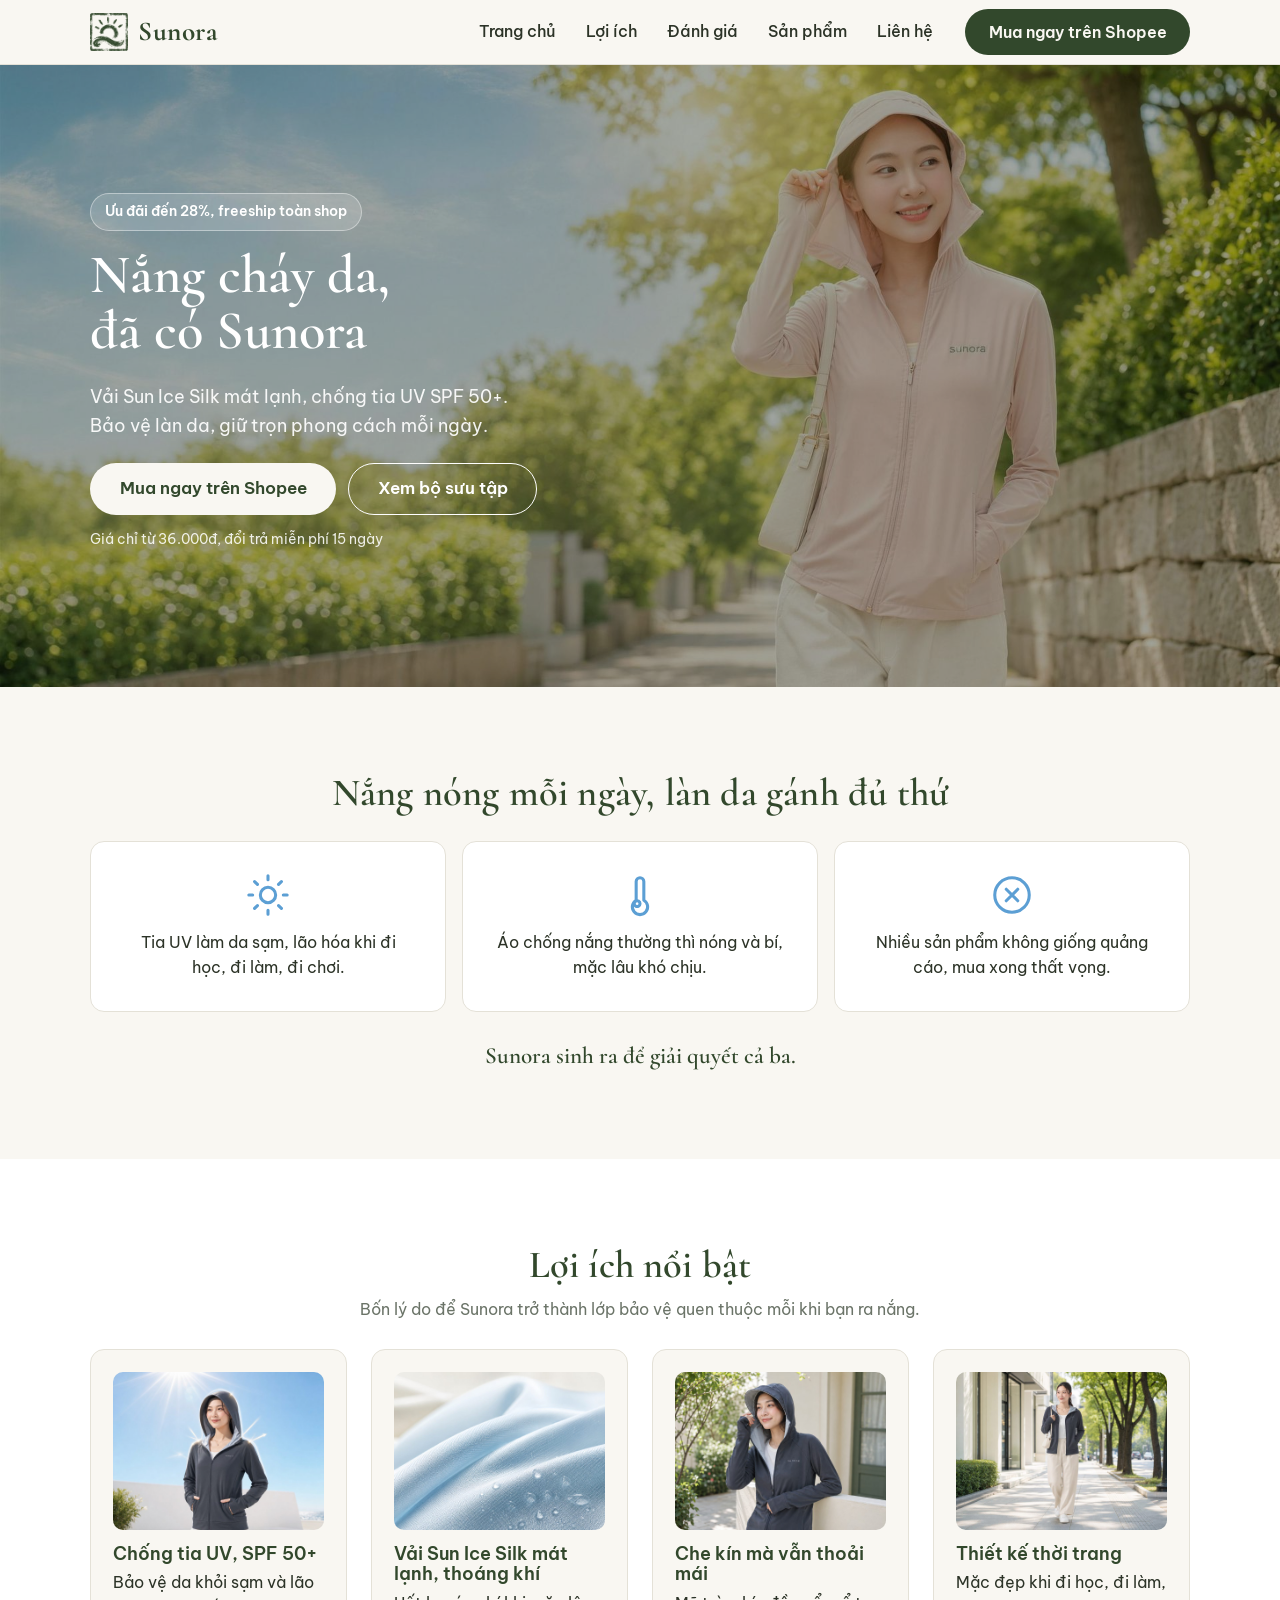
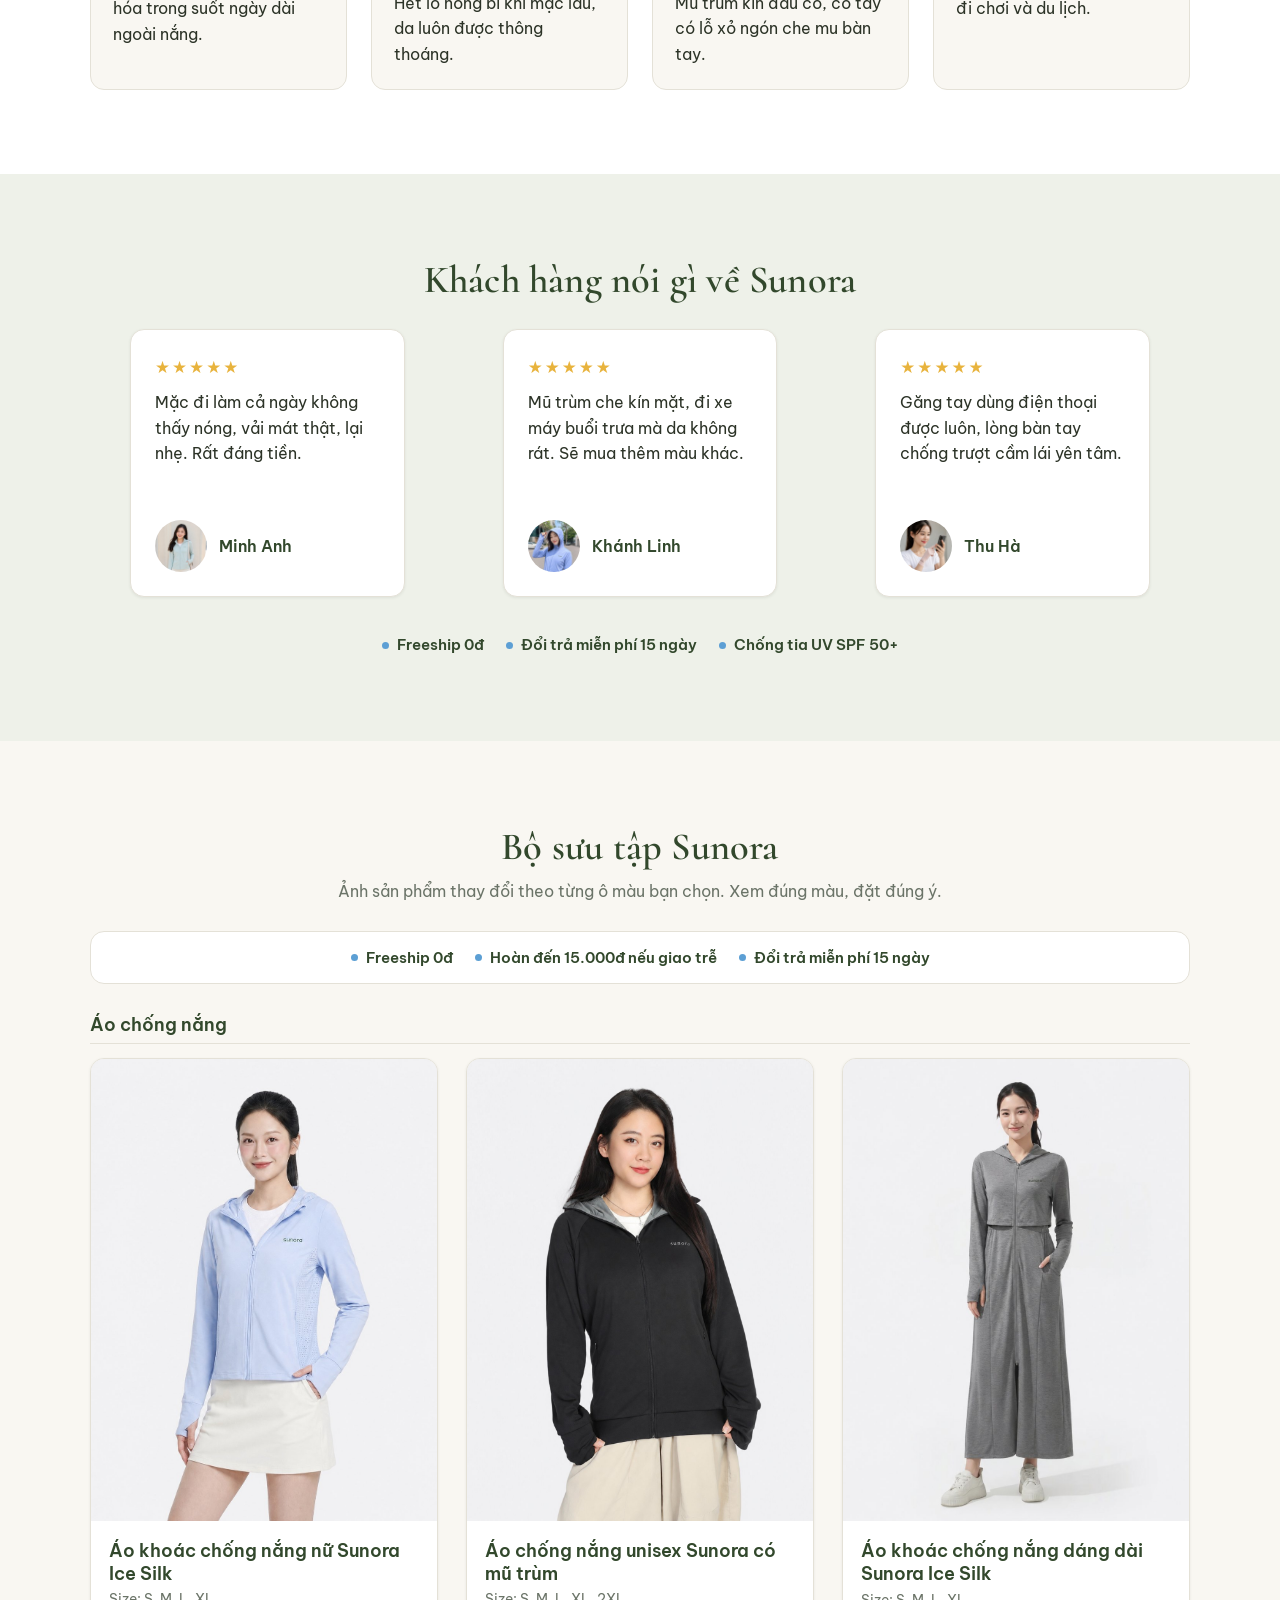
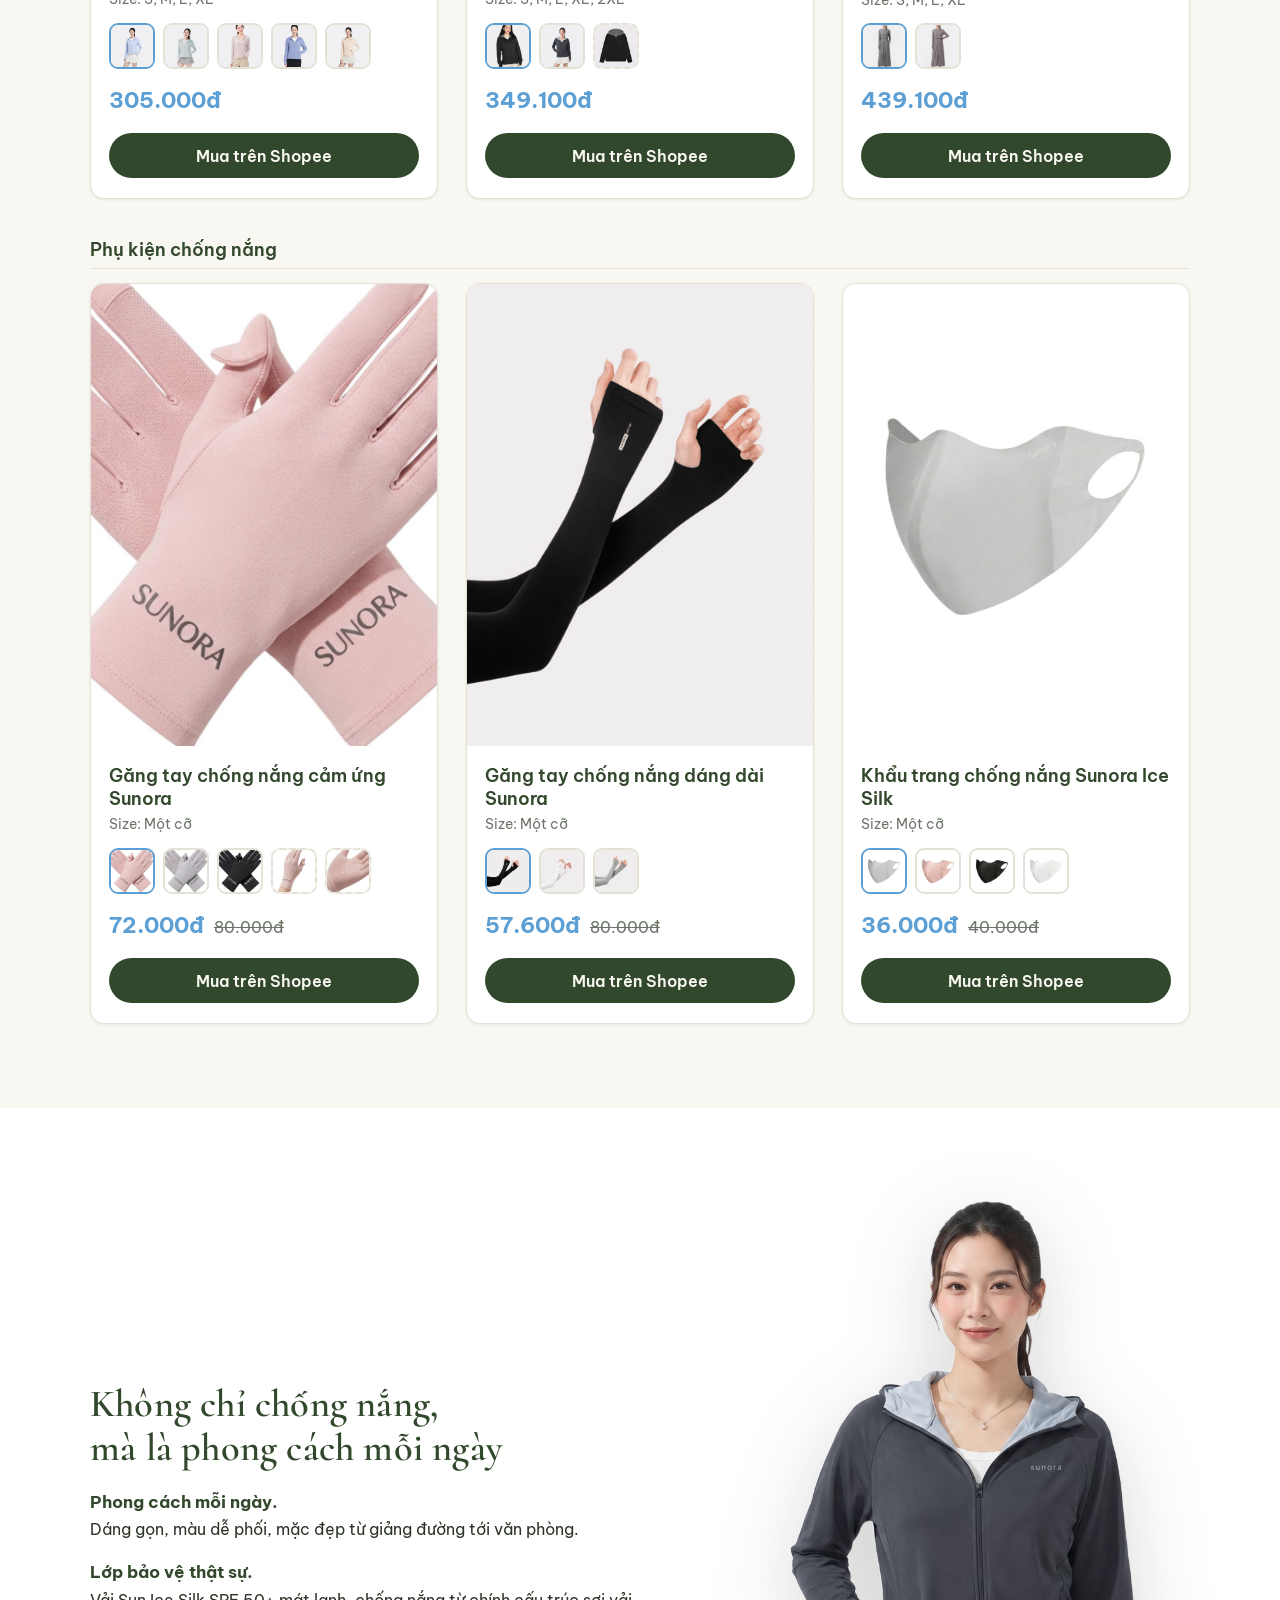
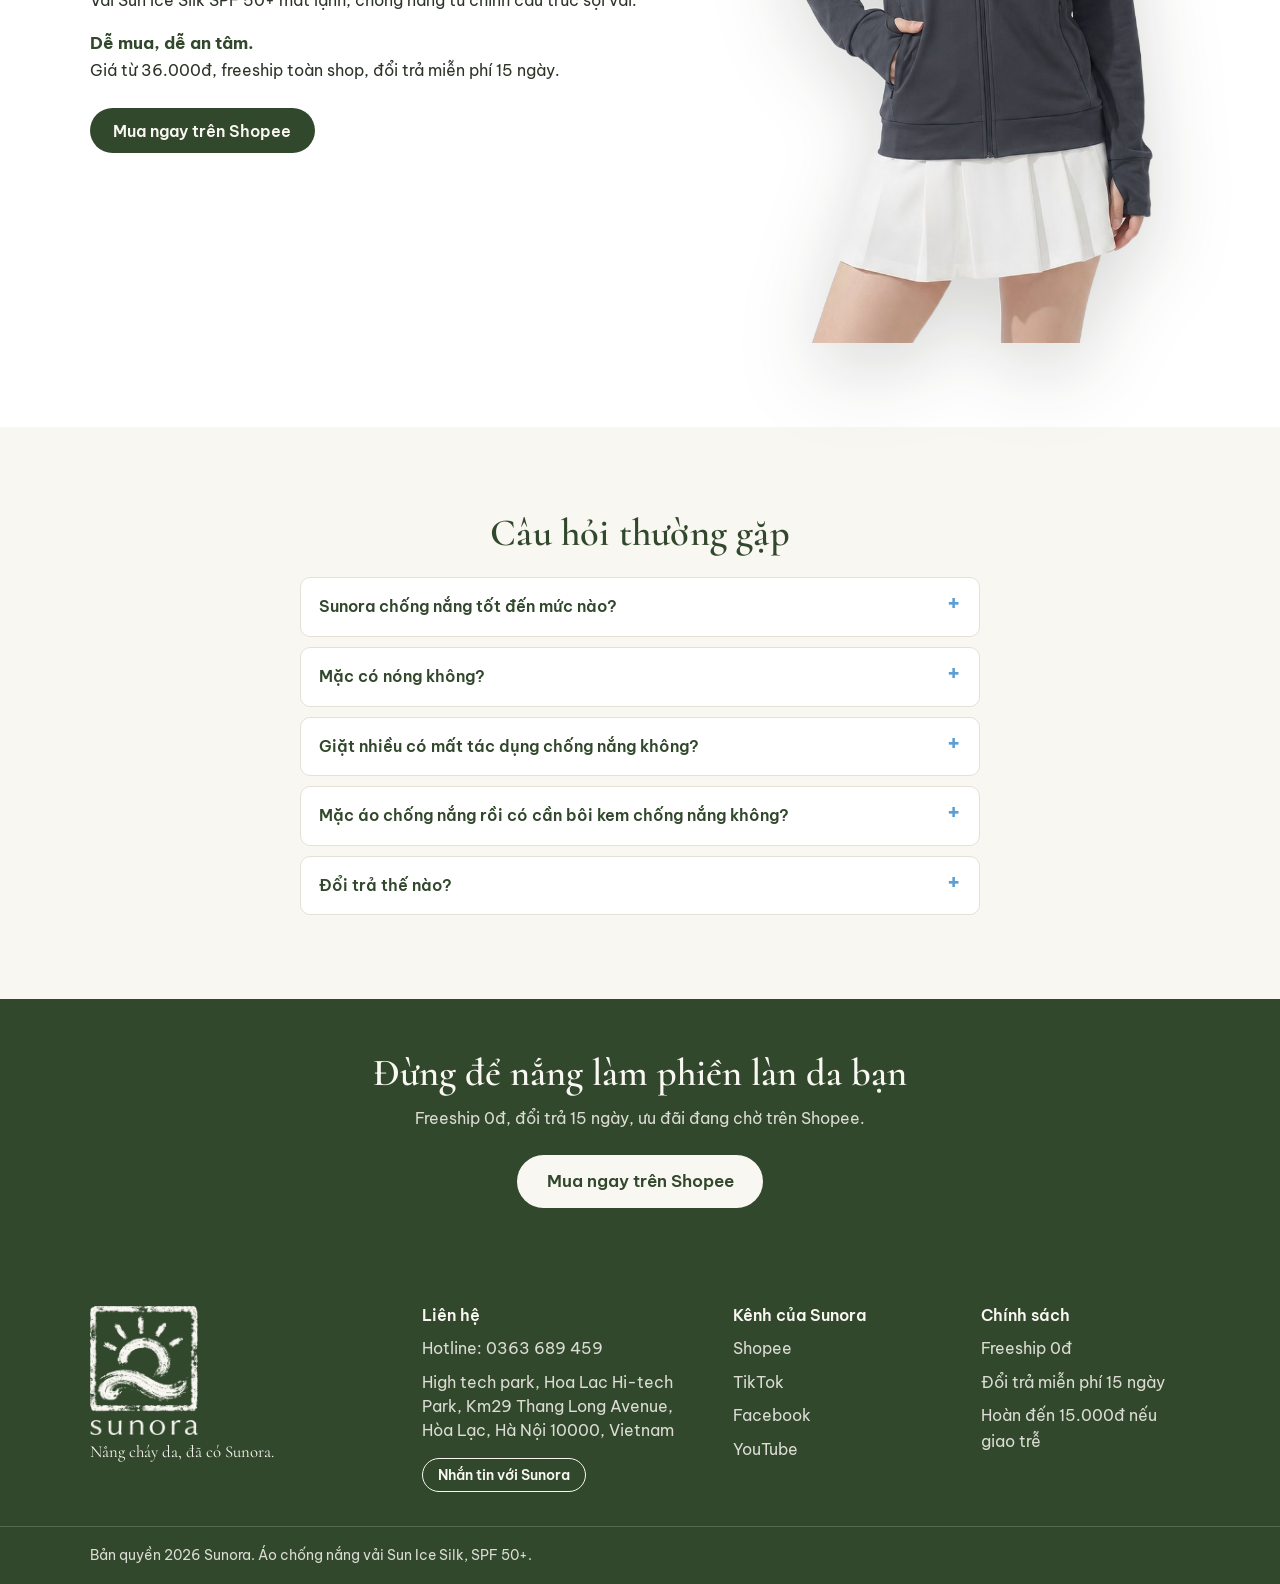
==== index.html @ 31832c0b "Add Vercel Web Analytics and point head URLs to sunora.today Co-Authored-By: Claude Opus 4.8 <norepl" ====
<!DOCTYPE html>
<html lang="vi">
<head>
  <meta charset="UTF-8">
  <meta name="viewport" content="width=device-width, initial-scale=1">
  <title>Sunora | Áo chống nắng SPF 50+ vải Sun Ice Silk mát lạnh</title>
  <meta name="description" content="Sunora: áo chống nắng vải Sun Ice Silk mát lạnh, chống tia UV SPF 50+. Nắng cháy da, đã có Sunora. Mua ngay trên Shopee, freeship 0đ, đổi trả miễn phí 15 ngày.">
  <meta name="theme-color" content="#32482C">
  <link rel="canonical" href="https://sunora.today/">

  <meta property="og:type" content="website">
  <meta property="og:url" content="https://sunora.today/">
  <meta property="og:title" content="Sunora | Nắng cháy da, đã có Sunora">
  <meta property="og:description" content="Áo chống nắng vải Sun Ice Silk mát lạnh, chống tia UV SPF 50+. Mua ngay trên Shopee.">
  <meta property="og:image" content="https://sunora.today/assets/hero.jpg">

  <link rel="icon" type="image/png" href="assets/sunora-logo-icon.png">

  <link rel="preconnect" href="https://fonts.googleapis.com">
  <link rel="preconnect" href="https://fonts.gstatic.com" crossorigin>
  <link href="https://fonts.googleapis.com/css2?family=Be+Vietnam+Pro:wght@400;500;600;700&family=Cormorant:wght@500;600;700&display=swap" rel="stylesheet">

  <link rel="stylesheet" href="styles.css">
</head>
<body>
  <a class="skip-link" href="#main">Bỏ qua tới nội dung chính</a>

  <!-- 5.1 Header -->
  <header class="site-header" id="top">
    <div class="container site-header__inner">
      <a class="brand" href="#home" aria-label="Sunora, về đầu trang">
        <img src="assets/sunora-logo-icon.png" alt="" aria-hidden="true" class="brand__icon" width="180" height="176">
        <span class="brand__name">Sunora</span>
      </a>

      <button class="nav-toggle" id="navToggle" aria-label="Mở menu" aria-expanded="false" aria-controls="primaryNav">
        <span class="nav-toggle__bars" aria-hidden="true"></span>
      </button>

      <nav class="primary-nav" id="primaryNav" aria-label="Điều hướng chính">
        <ul class="primary-nav__list">
          <li><a href="#home">Trang chủ</a></li>
          <li><a href="#loi-ich">Lợi ích</a></li>
          <li><a href="#danh-gia">Đánh giá</a></li>
          <li><a href="#luoi-san-pham">Sản phẩm</a></li>
          <li><a href="#lien-he">Liên hệ</a></li>
        </ul>
        <a class="btn btn--primary primary-nav__cta" href="https://shopee.vn/shop/666029920" target="_blank" rel="noopener">Mua ngay trên Shopee</a>
      </nav>
    </div>
  </header>

  <main id="main">

    <!-- 5.2 Hero -->
    <section class="hero" id="home">
      <div class="hero__bg" aria-hidden="true">
        <video class="hero__video" id="heroVideo" autoplay muted loop playsinline
               preload="metadata"
               data-src="assets/hero-video.mp4"></video>
      </div>
      <div class="container hero__inner">
        <div class="hero__copy">
          <p class="hero__badge">Ưu đãi đến 28%, freeship<span class="hero__badge-more"> toàn shop</span></p>
          <h1 class="hero__title">Nắng cháy da,<br>đã có Sunora</h1>
          <p class="hero__sub">Vải Sun Ice Silk mát lạnh,<span class="hero__sub-line2"> chống tia UV SPF 50+.</span><span class="hero__sub-more"> Bảo vệ làn da, giữ trọn phong cách mỗi ngày.</span></p>
          <div class="hero__actions">
            <a class="btn btn--light btn--lg" href="https://shopee.vn/shop/666029920" target="_blank" rel="noopener">Mua ngay trên Shopee</a>
            <a class="btn btn--ghost btn--lg" href="#san-pham">Xem bộ sưu tập</a>
          </div>
          <p class="hero__note">Giá chỉ từ 36.000đ, đổi trả miễn phí 15 ngày</p>
        </div>
      </div>
    </section>

    <!-- 5.3 Vấn đề -->
    <section class="section problems">
      <div class="container">
        <h2 class="section__title">Nắng nóng mỗi ngày, làn da gánh đủ thứ</h2>
        <div class="problems__grid">
          <article class="problem">
            <span class="problem__icon" aria-hidden="true">
              <svg viewBox="0 0 24 24" fill="none" stroke="currentColor" stroke-width="1.6" stroke-linecap="round" stroke-linejoin="round"><circle cx="12" cy="12" r="4"/><path d="M12 2v2M12 20v2M2 12h2M20 12h2M5 5l1.5 1.5M17.5 17.5L19 19M19 5l-1.5 1.5M6.5 17.5L5 19"/></svg>
            </span>
            <p>Tia UV làm da sạm, lão hóa khi đi học, đi làm, đi chơi.</p>
          </article>
          <article class="problem">
            <span class="problem__icon" aria-hidden="true">
              <svg viewBox="0 0 24 24" fill="none" stroke="currentColor" stroke-width="1.6" stroke-linecap="round" stroke-linejoin="round"><path d="M14 14.76V5a2 2 0 0 0-4 0v9.76a4 4 0 1 0 4 0Z"/><path d="M12 16.5a1.5 1.5 0 1 0 0 .01"/></svg>
            </span>
            <p>Áo chống nắng thường thì nóng và bí, mặc lâu khó chịu.</p>
          </article>
          <article class="problem">
            <span class="problem__icon" aria-hidden="true">
              <svg viewBox="0 0 24 24" fill="none" stroke="currentColor" stroke-width="1.6" stroke-linecap="round" stroke-linejoin="round"><circle cx="12" cy="12" r="9"/><path d="M9 9l6 6M15 9l-6 6"/></svg>
            </span>
            <p>Nhiều sản phẩm không giống quảng cáo, mua xong thất vọng.</p>
          </article>
        </div>
        <p class="problems__bridge">Sunora sinh ra để giải quyết cả ba.</p>
      </div>
    </section>

    <!-- 5.4 Lợi ích nổi bật -->
    <section class="section benefits" id="loi-ich">
      <div class="container">
        <h2 class="section__title">Lợi ích nổi bật</h2>
        <p class="section__lead">Bốn lý do để Sunora trở thành lớp bảo vệ quen thuộc mỗi khi bạn ra nắng.</p>
        <div class="benefits__grid">

          <article class="benefit">
            <div class="benefit__media">
              <img src="assets/benefit-uv.jpg" alt="Sunora chống tia UV, đạt SPF 50+" loading="lazy" decoding="async">
            </div>
            <h3 class="benefit__title">Chống tia UV, SPF 50+</h3>
            <p>Bảo vệ da khỏi sạm và lão hóa trong suốt ngày dài ngoài nắng.</p>
          </article>

          <article class="benefit">
            <div class="benefit__media">
              <img src="assets/benefit-vai.jpg" alt="Cận cảnh chất liệu vải Sun Ice Silk của Sunora" loading="lazy" decoding="async">
            </div>
            <h3 class="benefit__title">Vải Sun Ice Silk mát lạnh, thoáng khí</h3>
            <p>Hết lo nóng bí khi mặc lâu, da luôn được thông thoáng.</p>
          </article>

          <article class="benefit">
            <div class="benefit__media">
              <img src="assets/benefit-che-kin.jpg" alt="Sunora che kín đầu, cổ và cổ tay nhưng vẫn thoải mái" loading="lazy" decoding="async">
            </div>
            <h3 class="benefit__title">Che kín mà vẫn thoải mái</h3>
            <p>Mũ trùm kín đầu cổ, cổ tay có lỗ xỏ ngón che mu bàn tay.</p>
          </article>

          <article class="benefit">
            <div class="benefit__media">
              <img src="assets/benefit-thoi-trang.jpg" alt="Trang phục chống nắng Sunora trẻ trung, thời trang" loading="lazy" decoding="async">
            </div>
            <h3 class="benefit__title">Thiết kế thời trang</h3>
            <p>Mặc đẹp khi đi học, đi làm, đi chơi và du lịch.</p>
          </article>

        </div>
      </div>
    </section>

    <!-- 5.5 Đánh giá khách hàng -->
    <section class="section reviews" id="danh-gia">
      <div class="container">
        <h2 class="section__title">Khách hàng nói gì về Sunora</h2>
        <div class="reviews__grid">
          <figure class="review">
            <div class="review__stars" aria-label="5 trên 5 sao">★★★★★</div>
            <blockquote>Mặc đi làm cả ngày không thấy nóng, vải mát thật, lại nhẹ. Rất đáng tiền.</blockquote>
            <figcaption class="review__author">
              <img class="review__avatar" src="assets/review-minh-anh.jpg" alt="Ảnh đại diện khách hàng Minh Anh" width="52" height="52" loading="lazy">
              <span class="review__name">Minh Anh</span>
            </figcaption>
          </figure>
          <figure class="review">
            <div class="review__stars" aria-label="5 trên 5 sao">★★★★★</div>
            <blockquote>Mũ trùm che kín mặt, đi xe máy buổi trưa mà da không rát. Sẽ mua thêm màu khác.</blockquote>
            <figcaption class="review__author">
              <img class="review__avatar" src="assets/review-khanh-linh.jpg" alt="Ảnh đại diện khách hàng Khánh Linh" width="52" height="52" loading="lazy">
              <span class="review__name">Khánh Linh</span>
            </figcaption>
          </figure>
          <figure class="review">
            <div class="review__stars" aria-label="5 trên 5 sao">★★★★★</div>
            <blockquote>Găng tay dùng điện thoại được luôn, lòng bàn tay chống trượt cầm lái yên tâm.</blockquote>
            <figcaption class="review__author">
              <img class="review__avatar" src="assets/review-thu-ha.jpg" alt="Ảnh đại diện khách hàng Thu Hà" width="52" height="52" loading="lazy">
              <span class="review__name">Thu Hà</span>
            </figcaption>
          </figure>
        </div>
        <ul class="trust-strip" aria-label="Cam kết dịch vụ">
          <li>Freeship 0đ</li>
          <li>Đổi trả miễn phí 15 ngày</li>
          <li>Chống tia UV SPF 50+</li>
        </ul>
      </div>
    </section>

    <!-- 5.6 Sản phẩm -->
    <section class="section products" id="san-pham">
      <div class="container">
        <h2 class="section__title">Bộ sưu tập Sunora</h2>
        <p class="section__lead">Ảnh sản phẩm thay đổi theo từng ô màu bạn chọn. Xem đúng màu, đặt đúng ý.</p>

        <ul class="trust-strip trust-strip--wide" aria-label="Chính sách áp dụng cho cả trang">
          <li>Freeship 0đ</li>
          <li>Hoàn đến 15.000đ nếu giao trễ</li>
          <li>Đổi trả miễn phí 15 ngày</li>
        </ul>

        <h3 class="products__group-title" id="luoi-san-pham">Áo chống nắng</h3>
        <div class="products__grid">

          <!-- Card 1: S1001 -->
          <article class="product">
            <div class="product__media">
              <img class="product__img" id="p1-img" src="assets/s1001-xanh-duong.png" width="1247" height="1261"
                   alt="Áo khoác chống nắng nữ Sunora Ice Silk màu xanh dương" loading="lazy" decoding="async">
            </div>
            <div class="product__body">
              <h3 class="product__name">Áo khoác chống nắng nữ Sunora Ice Silk</h3>
              <p class="product__size">Size: S, M, L, XL</p>
              <div class="thumbs" role="group" aria-label="Chọn màu áo khoác nữ">
                <button type="button" class="thumb is-active" data-target="p1-img" data-img="assets/s1001-xanh-duong.png" data-alt="Áo khoác chống nắng nữ Sunora Ice Silk màu xanh dương" aria-label="Màu Xanh dương" aria-pressed="true"><img src="assets/s1001-xanh-duong.png" alt="" loading="lazy"></button>
                <button type="button" class="thumb" data-target="p1-img" data-img="assets/s1001-xanh-la.png" data-alt="Áo khoác chống nắng nữ Sunora Ice Silk màu xanh lá" aria-label="Màu Xanh lá" aria-pressed="false"><img src="assets/s1001-xanh-la.png" alt="" loading="lazy"></button>
                <button type="button" class="thumb" data-target="p1-img" data-img="assets/s1001-hong.png" data-alt="Áo khoác chống nắng nữ Sunora Ice Silk màu hồng" aria-label="Màu Hồng" aria-pressed="false"><img src="assets/s1001-hong.png" alt="" loading="lazy"></button>
                <button type="button" class="thumb" data-target="p1-img" data-img="assets/s1001-tim.png" data-alt="Áo khoác chống nắng nữ Sunora Ice Silk màu tím" aria-label="Màu Tím" aria-pressed="false"><img src="assets/s1001-tim.png" alt="" loading="lazy"></button>
                <button type="button" class="thumb" data-target="p1-img" data-img="assets/s1001-be.png" data-alt="Áo khoác chống nắng nữ Sunora Ice Silk màu be" aria-label="Màu Be" aria-pressed="false"><img src="assets/s1001-be.png" alt="" loading="lazy"></button>
              </div>
              <p class="price"><span class="price__now">305.000đ</span></p>
              <a class="btn btn--primary btn--block" href="https://shopee.vn/%C3%81o-kho%C3%A1c-ch%E1%BB%91ng-n%E1%BA%AFng-n%E1%BB%AF-SUNORA-Sun-Ice-Silk-si%C3%AAu-m%C3%A1t-l%E1%BA%A1nh-tho%C3%A1ng-kh%C3%AD-th%E1%BB%9Di-trang-S1001-i.666029920.53611933000?extraParams=%7B%22display_model_id%22%3A411037624877%2C%22model_selection_logic%22%3A3%7D" target="_blank" rel="noopener">Mua trên Shopee</a>
            </div>
          </article>

          <!-- Card 2: S1002 -->
          <article class="product">
            <div class="product__media">
              <img class="product__img" id="p2-img" src="assets/s1002-den.png" width="1086" height="1448"
                   alt="Áo chống nắng unisex Sunora có mũ trùm màu đen" loading="lazy" decoding="async">
            </div>
            <div class="product__body">
              <h3 class="product__name">Áo chống nắng unisex Sunora có mũ trùm</h3>
              <p class="product__size">Size: S, M, L, XL, 2XL</p>
              <div class="thumbs" role="group" aria-label="Chọn màu áo unisex">
                <button type="button" class="thumb is-active" data-target="p2-img" data-img="assets/s1002-den.png" data-alt="Áo chống nắng unisex Sunora có mũ trùm màu đen" aria-label="Màu Đen" aria-pressed="true"><img src="assets/s1002-den.png" alt="" loading="lazy"></button>
                <button type="button" class="thumb" data-target="p2-img" data-img="assets/s1002-xam.png" data-alt="Áo chống nắng unisex Sunora có mũ trùm màu xám đậm" aria-label="Màu Xám đậm" aria-pressed="false"><img src="assets/s1002-xam.png" alt="" loading="lazy"></button>
                <button type="button" class="thumb thumb--detail" data-target="p2-img" data-img="assets/s1002-den-flatlay.png" data-alt="Áo chống nắng unisex Sunora màu đen chụp trải phẳng" aria-label="Ảnh trải phẳng" aria-pressed="false"><img src="assets/s1002-den-flatlay.png" alt="" loading="lazy"></button>
              </div>
              <p class="price"><span class="price__now">349.100đ</span></p>
              <a class="btn btn--primary btn--block" href="https://shopee.vn/%C3%81o-ch%E1%BB%91ng-n%E1%BA%AFng-%C4%91a-n%C4%83ng-Unisex-SUNORA-c%C3%B3-m%C5%A9-tr%C3%B9m-k%C3%ADn-m%E1%BA%B7t-ch%E1%BB%91ng-tia-UV-v%E1%BA%A3i-tho%C3%A1ng-kh%C3%AD-th%E1%BB%9Di-trang-S1002-i.666029920.45011953763?extraParams=%7B%22display_model_id%22%3A366037905629%2C%22model_selection_logic%22%3A3%7D" target="_blank" rel="noopener">Mua trên Shopee</a>
            </div>
          </article>

          <!-- Card 4: S1004 -->
          <article class="product">
            <div class="product__media">
              <img class="product__img" id="p4-img" src="assets/s1004-xam.jpg"
                   alt="Áo khoác chống nắng dáng dài Sunora Ice Silk màu xám" loading="lazy" decoding="async">
            </div>
            <div class="product__body">
              <h3 class="product__name">Áo khoác chống nắng dáng dài Sunora Ice Silk</h3>
              <p class="product__size">Size: S, M, L, XL</p>
              <div class="thumbs" role="group" aria-label="Chọn màu áo khoác dáng dài">
                <button type="button" class="thumb is-active" data-target="p4-img" data-img="assets/s1004-xam.jpg" data-alt="Áo khoác chống nắng dáng dài Sunora Ice Silk màu xám" aria-label="Màu Xám" aria-pressed="true"><img src="assets/s1004-xam.jpg" alt="" loading="lazy"></button>
                <button type="button" class="thumb" data-target="p4-img" data-img="assets/s1004-nau-nhat.jpg" data-alt="Áo khoác chống nắng dáng dài Sunora Ice Silk màu nâu nhạt" aria-label="Màu Nâu nhạt" aria-pressed="false"><img src="assets/s1004-nau-nhat.jpg" alt="" loading="lazy"></button>
              </div>
              <p class="price"><span class="price__now">439.100đ</span></p>
              <a class="btn btn--primary btn--block" href="https://shopee.vn/%C3%81o-kho%C3%A1c-ch%E1%BB%91ng-n%E1%BA%AFng-N%E1%BB%AF-c%C3%B3-t%C3%BAi-h%E1%BB%99p-ch%E1%BB%91ng-tia-UV-SUNORA-Sun-Ice-Silk-d%C3%A1ng-d%C3%A0i-tho%C3%A1ng-m%C3%A1t-S1004-i.666029920.51112268284?extraParams=%7B%22display_model_id%22%3A386064837664%2C%22model_selection_logic%22%3A3%7D" target="_blank" rel="noopener">Mua trên Shopee</a>
            </div>
          </article>

        </div>

        <h3 class="products__group-title">Phụ kiện chống nắng</h3>
        <div class="products__grid">

          <!-- Card 3: S1003 -->
          <article class="product">
            <div class="product__media">
              <img class="product__img" id="p3-img" src="assets/s1003-hong.png" width="1000" height="1000"
                   alt="Găng tay chống nắng cảm ứng Sunora màu hồng" loading="lazy" decoding="async">
            </div>
            <div class="product__body">
              <h3 class="product__name">Găng tay chống nắng cảm ứng Sunora</h3>
              <p class="product__size">Size: Một cỡ</p>
              <div class="thumbs" role="group" aria-label="Chọn màu găng tay">
                <button type="button" class="thumb is-active" data-target="p3-img" data-img="assets/s1003-hong.png" data-alt="Găng tay chống nắng cảm ứng Sunora màu hồng" aria-label="Màu Hồng" aria-pressed="true"><img src="assets/s1003-hong.png" alt="" loading="lazy"></button>
                <button type="button" class="thumb" data-target="p3-img" data-img="assets/s1003-xam.png" data-alt="Găng tay chống nắng cảm ứng Sunora màu xám" aria-label="Màu Xám" aria-pressed="false"><img src="assets/s1003-xam.png" alt="" loading="lazy"></button>
                <button type="button" class="thumb" data-target="p3-img" data-img="assets/s1003-den.png" data-alt="Găng tay chống nắng cảm ứng Sunora màu đen" aria-label="Màu Đen" aria-pressed="false"><img src="assets/s1003-den.png" alt="" loading="lazy"></button>
                <button type="button" class="thumb thumb--detail" data-target="p3-img" data-img="assets/s1003-cam-ung.png" data-alt="Đầu ngón găng tay Sunora dùng cảm ứng điện thoại" aria-label="Đầu ngón cảm ứng" aria-pressed="false"><img src="assets/s1003-cam-ung.png" alt="" loading="lazy"></button>
                <button type="button" class="thumb thumb--detail" data-target="p3-img" data-img="assets/detail-chong-truot.png" data-alt="Lòng bàn tay găng Sunora có hạt silicon chống trượt" aria-label="Lòng bàn tay chống trượt" aria-pressed="false"><img src="assets/detail-chong-truot.png" alt="" loading="lazy"></button>
              </div>
              <p class="price"><span class="price__now">72.000đ</span> <span class="price__old">80.000đ</span></p>
              <a class="btn btn--primary btn--block" href="https://shopee.vn/G%C4%83ng-tay-ch%E1%BB%91ng-n%E1%BA%AFng-n%E1%BB%AF-SUNORA-m%E1%BB%81m-m%E1%BA%A1i-%C3%AAm-%C3%A1i-tho%C3%A1ng-kh%C3%AD-S1003-i.666029920.55162056864?extraParams=%7B%22display_model_id%22%3A371047879851%2C%22model_selection_logic%22%3A3%7D" target="_blank" rel="noopener">Mua trên Shopee</a>
            </div>
          </article>

          <!-- Card 6: S1006 -->
          <article class="product">
            <div class="product__media">
              <img class="product__img" id="p6-img" src="assets/s1006-den.png" width="1200" height="1200"
                   alt="Găng tay chống nắng Sunora dáng dài màu đen" loading="lazy" decoding="async">
            </div>
            <div class="product__body">
              <h3 class="product__name">Găng tay chống nắng dáng dài Sunora</h3>
              <p class="product__size">Size: Một cỡ</p>
              <div class="thumbs" role="group" aria-label="Chọn màu găng tay dáng dài">
                <button type="button" class="thumb is-active" data-target="p6-img" data-img="assets/s1006-den.png" data-alt="Găng tay chống nắng Sunora dáng dài màu đen" aria-label="Màu Đen" aria-pressed="true"><img src="assets/s1006-den.png" alt="" loading="lazy"></button>
                <button type="button" class="thumb" data-target="p6-img" data-img="assets/s1006-trang.png" data-alt="Găng tay chống nắng Sunora dáng dài màu trắng" aria-label="Màu Trắng" aria-pressed="false"><img src="assets/s1006-trang.png" alt="" loading="lazy"></button>
                <button type="button" class="thumb" data-target="p6-img" data-img="assets/s1006-xam.png" data-alt="Găng tay chống nắng Sunora dáng dài màu xám" aria-label="Màu Xám" aria-pressed="false"><img src="assets/s1006-xam.png" alt="" loading="lazy"></button>
              </div>
              <p class="price"><span class="price__now">57.600đ</span> <span class="price__old">80.000đ</span></p>
              <a class="btn btn--primary btn--block" href="https://shopee.vn/Găng-tay-chống-nắng-Sunora-dáng-dài-mềm-mại-êm-ái-S1006-i.666029920.50562803070" target="_blank" rel="noopener">Mua trên Shopee</a>
            </div>
          </article>

          <!-- Card 5: S1005 -->
          <article class="product">
            <div class="product__media">
              <img class="product__img" id="p5-img" src="assets/s1005-xam.png"
                   alt="Khẩu trang chống nắng Sunora Ice Silk màu xám" loading="lazy" decoding="async">
            </div>
            <div class="product__body">
              <h3 class="product__name">Khẩu trang chống nắng Sunora Ice Silk</h3>
              <p class="product__size">Size: Một cỡ</p>
              <div class="thumbs" role="group" aria-label="Chọn màu khẩu trang">
                <button type="button" class="thumb is-active" data-target="p5-img" data-img="assets/s1005-xam.png" data-alt="Khẩu trang chống nắng Sunora Ice Silk màu xám" aria-label="Màu Xám" aria-pressed="true"><img src="assets/s1005-xam.png" alt="" loading="lazy"></button>
                <button type="button" class="thumb" data-target="p5-img" data-img="assets/s1005-hong.png" data-alt="Khẩu trang chống nắng Sunora Ice Silk màu hồng" aria-label="Màu Hồng" aria-pressed="false"><img src="assets/s1005-hong.png" alt="" loading="lazy"></button>
                <button type="button" class="thumb" data-target="p5-img" data-img="assets/s1005-den.png" data-alt="Khẩu trang chống nắng Sunora Ice Silk màu đen" aria-label="Màu Đen" aria-pressed="false"><img src="assets/s1005-den.png" alt="" loading="lazy"></button>
                <button type="button" class="thumb" data-target="p5-img" data-img="assets/s1005-trang.png" data-alt="Khẩu trang chống nắng Sunora Ice Silk màu trắng" aria-label="Màu Trắng" aria-pressed="false"><img src="assets/s1005-trang.png" alt="" loading="lazy"></button>
              </div>
              <p class="price"><span class="price__now">36.000đ</span> <span class="price__old">40.000đ</span></p>
              <a class="btn btn--primary btn--block" href="https://shopee.vn/Kh%E1%BA%A9u-trang-ch%E1%BB%91ng-n%E1%BA%AFng-Unisex-SUNORA-m%E1%BB%81m-m%E1%BA%A1i-%C3%AAm-%C3%A1i-tho%C3%A1ng-kh%C3%AD-S1005-i.666029920.42781736935?extraParams=%7B%22display_model_id%22%3A287700690695%2C%22model_selection_logic%22%3A3%7D" target="_blank" rel="noopener">Mua trên Shopee</a>
            </div>
          </article>

        </div>
      </div>
    </section>

    <!-- 5.7 Vì sao chọn Sunora -->
    <section class="section why">
      <div class="container why__inner">
        <div class="why__copy">
          <h2 class="section__title section__title--left">Không chỉ chống nắng,<span class="why__title-line2"> mà là phong cách mỗi ngày</span></h2>
          <ul class="why__list">
            <li>
              <strong>Phong cách mỗi ngày.</strong>
              <span>Dáng gọn, màu dễ phối, mặc đẹp từ giảng đường tới văn phòng.</span>
            </li>
            <li>
              <strong>Lớp bảo vệ thật sự.</strong>
              <span>Vải Sun Ice Silk SPF 50+ mát lạnh, chống nắng từ chính cấu trúc sợi vải.</span>
            </li>
            <li>
              <strong>Dễ mua, dễ an tâm.</strong>
              <span>Giá từ 36.000đ, freeship toàn shop, đổi trả miễn phí 15 ngày.</span>
            </li>
          </ul>
          <a class="btn btn--primary" href="https://shopee.vn/shop/666029920" target="_blank" rel="noopener">Mua ngay trên Shopee</a>
        </div>
        <div class="why__media">
          <img src="assets/vp-ao-cutout.png" alt="Áo khoác chống nắng Sunora" width="602" height="1190" loading="lazy" decoding="async">
        </div>
      </div>
    </section>

    <!-- 5.8 FAQ -->
    <section class="section faq">
      <div class="container faq__inner">
        <h2 class="section__title">Câu hỏi thường gặp</h2>
        <div class="faq__list">
          <details class="faq__item">
            <summary>Sunora chống nắng tốt đến mức nào?</summary>
            <p>Vải Sun Ice Silk đạt chuẩn SPF 50+, cản phần lớn tia UV, bảo vệ làn da suốt cả ngày hoạt động ngoài trời.</p>
          </details>
          <details class="faq__item">
            <summary>Mặc có nóng không?</summary>
            <p>Không. Chất vải mát lạnh, thoáng khí cùng lớp lưới thoáng giúp bạn luôn dễ chịu, kể cả khi mặc nhiều giờ liền.</p>
          </details>
          <details class="faq__item">
            <summary>Giặt nhiều có mất tác dụng chống nắng không?</summary>
            <p>Không. Khả năng chống nắng nằm trong chính cấu trúc sợi vải, không phải lớp phủ bên ngoài, nên vẫn bền sau nhiều lần giặt. Nên giặt nhẹ và tránh chất tẩy mạnh để giữ vải bền đẹp.</p>
          </details>
          <details class="faq__item">
            <summary>Mặc áo chống nắng rồi có cần bôi kem chống nắng không?</summary>
            <p>Có, cho những vùng da không được che phủ như mặt và cổ. Kết hợp trang phục chống nắng và kem chống nắng giúp làn da được bảo vệ toàn diện.</p>
          </details>
          <details class="faq__item">
            <summary>Đổi trả thế nào?</summary>
            <p>Mọi đơn hàng đều được freeship và đổi trả miễn phí trong vòng 15 ngày.</p>
          </details>
        </div>
      </div>
    </section>

    <!-- 5.9 CTA cuối -->
    <section class="final-cta">
      <div class="container final-cta__inner">
        <h2 class="final-cta__title">Đừng để nắng làm phiền làn da bạn</h2>
        <p class="final-cta__sub">Freeship 0đ, đổi trả 15 ngày, ưu đãi đang chờ trên Shopee.</p>
        <a class="btn btn--light btn--lg" href="https://shopee.vn/shop/666029920" target="_blank" rel="noopener">Mua ngay trên Shopee</a>
      </div>
    </section>

  </main>

  <!-- 5.10 Footer -->
  <footer class="site-footer" id="lien-he">
    <div class="container site-footer__grid">
      <div class="site-footer__brand">
        <img src="assets/sunora-logo-white.png" alt="Sunora" class="site-footer__logo" width="460" height="551">
        <p class="site-footer__tagline">Nắng cháy da, đã có Sunora.</p>
      </div>

      <div class="site-footer__col">
        <h3>Liên hệ</h3>
        <p>Hotline: <a href="tel:+84363689459">0363 689 459</a></p>
        <p>High tech park, Hoa Lac Hi-tech Park, Km29 Thang Long Avenue, Hòa Lạc, Hà Nội 10000, Vietnam</p>
        <a class="btn btn--ghost btn--sm" href="https://www.facebook.com/people/Sunora/61576436782702/" target="_blank" rel="noopener">Nhắn tin với Sunora</a>
      </div>

      <div class="site-footer__col">
        <h3>Kênh của Sunora</h3>
        <ul class="site-footer__links">
          <li><a href="https://shopee.vn/shop/666029920" target="_blank" rel="noopener">Shopee</a></li>
          <li><a href="https://www.tiktok.com/@sunora_store" target="_blank" rel="noopener">TikTok</a></li>
          <li><a href="https://www.facebook.com/people/Sunora/61576436782702/" target="_blank" rel="noopener">Facebook</a></li>
          <li><a href="https://www.youtube.com/@SunoraYoutube" target="_blank" rel="noopener">YouTube</a></li>
        </ul>
      </div>

      <div class="site-footer__col">
        <h3>Chính sách</h3>
        <ul class="site-footer__links">
          <li>Freeship 0đ</li>
          <li>Đổi trả miễn phí 15 ngày</li>
          <li>Hoàn đến 15.000đ nếu giao trễ</li>
        </ul>
      </div>
    </div>
    <div class="site-footer__bottom">
      <div class="container">
        <p>Bản quyền 2026 Sunora. Áo chống nắng vải Sun Ice Silk, SPF 50+.</p>
      </div>
    </div>
  </footer>

  <script src="script.js" defer></script>
  <script>
    window.va = window.va || function () { (window.vaq = window.vaq || []).push(arguments); };
  </script>
  <script defer src="/_vercel/insights/script.js"></script>
</body>
</html>
---- styles.css ----
/* =========================================================================
   SUNORA Landing Page  |  styles.css
   Hướng mobile-first: CSS gốc dành cho điện thoại, các media query min-width
   bên dưới mở rộng cho tablet và desktop. Toàn bộ khác biệt desktop vs mobile
   được gom trong khối "TABLET" và "DESKTOP" ở cuối file cho dễ trình bày.
   ========================================================================= */

/* ----------------------------- 1. Tokens -------------------------------- */
:root {
  /* Bảng màu thương hiệu (mục 1.1 spec) */
  --moss: #32482C;        /* xanh rêu, nền tối + CTA chính */
  --moss-dark: #28381F;   /* hover của moss */
  --cream: #F9F7F2;       /* nền sáng chủ đạo */
  --blue: #5C9FD4;        /* màu nhấn: link, giá, badge */
  --blue-dark: #4A89BC;
  --blue-light: #8FC0E5;  /* nhấn trên nền tối */
  --ink: #2C3327;         /* chữ thân */
  --muted: #6B7468;       /* chữ phụ */
  --white: #FFFFFF;
  --tint: #EEF1E9;        /* nền xanh rêu rất nhạt cho section xen kẽ */
  --line: #E4E1D7;        /* viền trên nền kem */
  --star: #E8B33D;        /* màu sao đánh giá */

  --shadow-sm: 0 1px 3px rgba(44, 51, 39, .08);
  --shadow-md: 0 12px 32px rgba(44, 51, 39, .12);

  --radius: 14px;
  --radius-sm: 10px;
  --maxw: 1180px;

  /* Font: Cormorant cho tiêu đề lớn, Be Vietnam Pro cho thân,
     fallback cuối cùng về font hệ thống để chạy được khi không có mạng. */
  --font-head: "Cormorant", "Be Vietnam Pro", system-ui, sans-serif;
  --font-body: "Be Vietnam Pro", system-ui, -apple-system, "Segoe UI", Roboto, sans-serif;

  /* Cỡ chữ + khoảng cách: đặt giá trị MOBILE ở đây, desktop ghi đè bên dưới.
     Đây là một trong các khác biệt chính giữa hai phiên bản. */
  --fs-h1: 1.95rem;       /* hero title  ~31px mobile */
  --fs-h2: 1.55rem;       /* section title ~25px mobile */
  --fs-lead: 1rem;
  --section-pad: 46px;    /* khoảng cách dọc giữa các section */
  --gutter: 20px;         /* lề ngang của container */
}

/* ----------------------------- 2. Base ---------------------------------- */
*, *::before, *::after { box-sizing: border-box; }

html { scroll-behavior: smooth; scroll-padding-top: 76px; }

body {
  margin: 0;
  font-family: var(--font-body);
  font-size: 16px;
  line-height: 1.6;
  color: var(--ink);
  background: var(--cream);
  -webkit-font-smoothing: antialiased;
}

img { max-width: 100%; display: block; }

a { color: var(--blue-dark); }

h1, h2, h3 { line-height: 1.15; }

.container {
  width: 100%;
  max-width: var(--maxw);
  margin-inline: auto;
  padding-inline: var(--gutter);
}

.section { padding-block: var(--section-pad); }

.section__title {
  font-family: var(--font-head);
  font-weight: 600;
  font-size: var(--fs-h2);
  color: var(--moss);
  text-align: center;
  margin: 0 0 10px;
  letter-spacing: .2px;
}
.section__title--left { text-align: left; }

.section__lead,
.section__note {
  text-align: center;
  max-width: 640px;
  margin: 0 auto 26px;
  color: var(--muted);
}
.section__note { font-size: .9rem; font-style: italic; }

/* Nền xen kẽ tạo nhịp đọc */
.benefits, .why { background: var(--white); }
.reviews { background: var(--tint); }

/* Accessibility helpers */
.skip-link {
  position: absolute; left: 12px; top: -48px;
  background: var(--moss); color: var(--cream);
  padding: 10px 16px; border-radius: 8px; z-index: 1000;
  text-decoration: none; transition: top .2s;
}
.skip-link:focus { top: 12px; }

:focus-visible { outline: 3px solid var(--blue); outline-offset: 2px; border-radius: 4px; }

/* ----------------------------- 3. Buttons ------------------------------- */
.btn {
  display: inline-flex; align-items: center; justify-content: center; gap: .5em;
  font-family: var(--font-body); font-weight: 600; font-size: 1rem; line-height: 1;
  padding: .85em 1.4em; border-radius: 999px; border: 1.6px solid transparent;
  text-decoration: none; cursor: pointer;
  transition: background .15s, color .15s, transform .12s, box-shadow .15s;
}
.btn:active { transform: translateY(1px); }
.btn--primary { background: var(--moss); color: var(--cream); }
.btn--primary:hover { background: var(--moss-dark); }
.btn--light { background: var(--cream); color: var(--moss); }
.btn--light:hover { background: #fff; box-shadow: var(--shadow-sm); }
.btn--ghost { background: transparent; border-color: currentColor; color: inherit; }
.btn--ghost:hover { background: rgba(255, 255, 255, .14); }
.btn--lg { font-size: 1.05rem; padding: 1em 1.7em; }
.btn--sm { font-size: .9rem; padding: .6em 1.05em; }
.btn--block { display: flex; width: 100%; }

/* ----------------------------- 4. Header -------------------------------- */
.site-header {
  position: sticky; top: 0; z-index: 100;
  background: var(--cream);
  border-bottom: 1px solid var(--line);
  transition: box-shadow .2s;
}
.site-header.is-scrolled { box-shadow: var(--shadow-sm); }

.site-header__inner {
  display: flex; align-items: center; justify-content: space-between;
  min-height: 64px;
}

.brand { display: inline-flex; align-items: center; gap: 10px; text-decoration: none; }
.brand__icon { width: 34px; height: auto; }
.brand__name {
  font-family: var(--font-head); font-weight: 700; font-size: 1.5rem;
  color: var(--moss); letter-spacing: .5px; line-height: 1;
}

/* Hamburger (chỉ hiện trên mobile) */
.nav-toggle {
  width: 44px; height: 44px; display: inline-flex; align-items: center;
  justify-content: center; background: transparent; border: 0; cursor: pointer;
  color: var(--moss);
}
.nav-toggle__bars,
.nav-toggle__bars::before,
.nav-toggle__bars::after {
  content: ""; display: block; width: 24px; height: 2px;
  background: currentColor; border-radius: 2px;
  transition: transform .2s, opacity .2s, background .2s;
}
.nav-toggle__bars { position: relative; }
.nav-toggle__bars::before { position: absolute; left: 0; top: -7px; }
.nav-toggle__bars::after  { position: absolute; left: 0; top: 7px; }
.site-header.is-open .nav-toggle__bars { background: transparent; }
.site-header.is-open .nav-toggle__bars::before { transform: translateY(7px) rotate(45deg); }
.site-header.is-open .nav-toggle__bars::after  { transform: translateY(-7px) rotate(-45deg); }

/* Menu mobile: panel xổ xuống */
.primary-nav {
  position: absolute; top: 100%; left: 0; right: 0;
  background: var(--cream); border-bottom: 1px solid var(--line);
  box-shadow: var(--shadow-md);
  display: grid; gap: 4px; padding: 12px var(--gutter) 20px;
  transform: translateY(-12px); opacity: 0; visibility: hidden; pointer-events: none;
  transition: opacity .2s, transform .2s, visibility .2s;
}
.site-header.is-open .primary-nav {
  opacity: 1; transform: none; visibility: visible; pointer-events: auto;
}
.primary-nav__list { list-style: none; margin: 0; padding: 0; display: grid; gap: 2px; }
.primary-nav__list a {
  display: block; padding: 13px 8px; border-radius: 8px;
  color: var(--ink); text-decoration: none; font-weight: 500;
}
.primary-nav__list a:hover { background: rgba(50, 72, 44, .06); color: var(--moss); }
.primary-nav__cta { margin-top: 10px; }

/* ----------------------------- 5. Hero ---------------------------------- */
/* Hero nền media: mobile dùng ảnh tĩnh làm nền, desktop phủ video lên trên.
   Video trong HTML KHÔNG có src; script.js chỉ gán src khi màn từ 768px,
   nên điện thoại không bao giờ tải file mp4. Overlay tối ~40% nằm trong
   .hero__bg::after để chữ trắng luôn đủ tương phản trên cả ảnh lẫn video. */
.hero {
  position: relative; color: var(--white);
  background: var(--moss) url("assets/hero-master.jpg") center / cover no-repeat;
}
.hero__bg { position: absolute; inset: 0; overflow: hidden; }
.hero__video {
  display: none; width: 100%; height: 100%;
  object-fit: cover; object-position: 50% 30%;
}
.hero__bg::after {
  content: ""; position: absolute; inset: 0;
  background: rgba(21, 30, 17, .4);
}
/* Hiện video từ 768px, khớp mốc matchMedia gán src trong script.js */
@media (min-width: 768px) {
  .hero__video { display: block; }
  /* Câu 2 của phụ đề luôn bắt đầu dòng mới trên desktop */
  .hero__sub-more { display: block; }
}
.hero__inner { position: relative; z-index: 1; padding-block: 64px 74px; }
.hero__copy { max-width: 640px; }

.hero__badge {
  display: inline-block; margin: 0 0 16px; padding: 7px 14px;
  background: rgba(255, 255, 255, .16); border: 1px solid rgba(255, 255, 255, .4);
  border-radius: 999px; font-size: .85rem; font-weight: 600;
}
.hero__title {
  font-family: var(--font-head); font-weight: 600; font-size: var(--fs-h1);
  line-height: 1.04; margin: 0 0 .4em;
}
.hero__sub { margin: 0 0 22px; color: rgba(255, 255, 255, .92); font-size: 1.02rem; max-width: 34em; }

.hero__actions { display: flex; flex-direction: column; gap: 12px; }
.hero__actions .btn { width: 100%; }   /* mobile: nút full-width */

.hero__note { margin: 14px 0 0; font-size: .85rem; color: rgba(255, 255, 255, .88); }

/* Mobile: nền hero dùng ảnh DỌC riêng và gradient thay cho lớp overlay phẳng,
   chữ trắng vẫn rõ trên nền trời sáng mà ảnh không bị xỉn vì chồng 2 lớp.
   Người mẫu nằm 1/3 phải khung nên neo background lệch phải (75%).
   Khối này đặt CUỐI phần hero để thắng các rule base cùng specificity ở trên
   (ví dụ max-width 34em của .hero__sub). */
@media (max-width: 767px) {
  .hero {
    background: linear-gradient(180deg, rgba(21, 30, 17, .5), rgba(21, 30, 17, .2) 55%, rgba(21, 30, 17, .4)),
                var(--moss) url("assets/hero-master-mobile.jpg") 75% 50% / cover no-repeat;
  }
  .hero__bg::after { background: none; }   /* tắt overlay phẳng của desktop */
  .hero__sub-more { display: none; }       /* mobile chỉ giữ câu đầu phụ đề */
  .hero__badge-more { display: none; }     /* mobile rút gọn badge, bỏ "toàn shop" */
  .hero__sub-line2 { display: block; }     /* phụ đề ngắt dòng sau "mát lạnh," */
  /* Chữ không lấn sang mặt người mẫu (mặt quanh 75% ngang khung) */
  .hero__badge, .hero__sub { max-width: 63%; }
}

/* ----------------------------- 6. Problems ------------------------------ */
.problems__grid { display: grid; gap: 16px; margin-top: 26px; }
.problem {
  background: var(--white); border: 1px solid var(--line); border-radius: var(--radius);
  padding: 30px 30px; text-align: center;
  display: flex; flex-direction: column; align-items: center; justify-content: center;
  height: 100%;
}
.problem__icon { display: inline-flex; width: 46px; height: 46px; color: var(--blue); margin-bottom: 12px; }
.problem__icon svg { width: 100%; height: 100%; }
.problem p { margin: 0; max-width: 26ch; }
.problems__bridge {
  text-align: center; margin: 26px 0 0;
  font-family: var(--font-head); font-weight: 600; font-size: 1.45rem; color: var(--moss);
}

/* ----------------------------- 7. Benefits ------------------------------ */
.benefits__grid { display: grid; gap: 18px; }
.benefit {
  background: var(--cream); border: 1px solid var(--line); border-radius: var(--radius);
  padding: 22px;
}
.benefit__icon { display: inline-flex; width: 44px; height: 44px; color: var(--moss); margin-bottom: 10px; }
.benefit__icon svg { width: 100%; height: 100%; }
.benefit__title {
  font-family: var(--font-body); font-weight: 600; font-size: 1.1rem;
  color: var(--moss); margin: 6px 0 6px;
}
.benefit p { margin: 0; color: var(--ink); }
.benefit__media {
  border-radius: var(--radius-sm); overflow: hidden; margin-bottom: 14px;
  aspect-ratio: 4 / 3; background: #efece3;
}
.benefit__media img { width: 100%; height: 100%; object-fit: cover; }
.benefit__media--duo { aspect-ratio: auto; display: grid; grid-template-columns: 1fr 1fr; gap: 6px; }
.benefit__media--duo img { aspect-ratio: 1 / 1; }

/* ----------------------------- 8. Reviews ------------------------------- */
.reviews__grid { display: grid; gap: 18px; }
.review {
  background: var(--white); border: 1px solid var(--line); border-radius: var(--radius);
  padding: 24px; box-shadow: var(--shadow-sm);
  display: flex; flex-direction: column; height: 100%;
}
.review__stars { color: var(--star); letter-spacing: 2px; font-size: 1.05rem; margin-bottom: 10px; }
.review blockquote { margin: 0 0 14px; font-size: 1.02rem; line-height: 1.55; }
.review__author { display: flex; align-items: center; gap: 12px; margin-top: auto; padding-top: 8px; }
.review__avatar {
  width: 52px; height: 52px; flex: 0 0 52px;
  border-radius: 50%; object-fit: cover; background: #efece3;
}
.review__name { font-weight: 600; color: var(--moss); line-height: 1.3; }

/* Dải trust dùng chung */
.trust-strip {
  list-style: none; margin: 26px auto 0; padding: 0;
  display: flex; flex-wrap: wrap; justify-content: center; gap: 10px 22px;
}
.trust-strip li {
  display: inline-flex; align-items: center; gap: 8px;
  font-weight: 600; font-size: .92rem; color: var(--moss);
}
.trust-strip li::before { content: ""; width: 7px; height: 7px; border-radius: 50%; background: var(--blue); }
.trust-strip--wide {
  margin: 0 auto 28px; background: var(--white); border: 1px solid var(--line);
  border-radius: var(--radius); padding: 14px 18px;
}
/* Dải trust trong phần Đánh giá: tách rõ khỏi hàng thẻ review cho thoáng
   (desktop ghi đè rộng hơn ở khối DESKTOP bên dưới). */
.reviews .trust-strip { margin-top: 32px; }

/* ----------------------------- 9. Products ------------------------------ */
.products__group-title {
  font-family: var(--font-body); font-weight: 600; font-size: 1.15rem;
  color: var(--moss); margin: 30px 0 14px; padding-bottom: 8px;
  border-bottom: 1px solid var(--line);
}
.products__grid { display: grid; gap: 22px; }
.products__grid + .products__group-title { margin-top: 40px; }
.product {
  display: flex; flex-direction: column; overflow: hidden;
  background: var(--white); border: 1px solid var(--line);
  border-radius: var(--radius); box-shadow: var(--shadow-sm);
}
.product__media { aspect-ratio: 3 / 4; background: #F1EEE6; }
.product__img { width: 100%; height: 100%; object-fit: cover; object-position: 50% 16%; }
.product__body { display: flex; flex-direction: column; flex: 1; padding: 18px 18px 20px; }
.product__name {
  font-family: var(--font-body); font-weight: 600; font-size: 1.08rem;
  color: var(--moss); margin: 0 0 4px; line-height: 1.3;
}
.product__size { margin: 0 0 12px; color: var(--muted); font-size: .85rem; }

.thumbs { display: flex; flex-wrap: wrap; gap: 8px; margin-bottom: 14px; }
.thumb {
  width: 46px; height: 46px; padding: 0; cursor: pointer; overflow: hidden;
  background: #F1EEE6; border: 2px solid var(--line); border-radius: 9px;
  transition: border-color .15s, transform .15s;
}
.thumb img { width: 100%; height: 100%; object-fit: cover; }
.thumb:hover { transform: translateY(-1px); }
.thumb.is-active { border-color: var(--blue); }
.thumb--detail { border-style: dashed; }

.price { display: flex; align-items: baseline; gap: 10px; margin: auto 0 14px; }
.price__now { font-size: 1.4rem; font-weight: 700; color: var(--blue); }
.price__old { font-size: 1rem; color: var(--muted); text-decoration: line-through; }

/* ----------------------------- 10. Why ---------------------------------- */
.why__inner { display: grid; gap: 28px; }
/* H2 khối why luôn ngắt 2 dòng cân: "Không chỉ chống nắng," / "mà là phong cách mỗi ngày" */
.why__title-line2 { display: block; }
/* Ảnh áo cut-out nền trong suốt: không khung, không crop; bóng đổ theo
   silhouette cho áo bám nền. Mobile: ảnh đứng cuối khối, căn giữa. */
.why__media { display: flex; justify-content: center; }
.why__media img {
  width: 100%; max-width: 270px; height: auto;
  filter: drop-shadow(0 14px 22px rgba(21, 30, 17, .14));
}
.why__list { list-style: none; margin: 18px 0 24px; padding: 0; display: grid; gap: 16px; }
.why__list li { display: grid; gap: 2px; }
.why__list strong { color: var(--moss); font-size: 1.05rem; }
.why__list span { color: var(--ink); }

/* ----------------------------- 11. FAQ ---------------------------------- */
.faq__inner { max-width: 760px; }
.faq__list { display: grid; gap: 10px; margin-top: 22px; }
.faq__item {
  background: var(--white); border: 1px solid var(--line); border-radius: var(--radius-sm);
  padding: 0 18px;
}
.faq__item summary {
  position: relative; list-style: none; cursor: pointer;
  padding: 16px 30px 16px 0; font-weight: 600; color: var(--moss);
}
.faq__item summary::-webkit-details-marker { display: none; }
.faq__item summary::after {
  content: "+"; position: absolute; right: 0; top: 12px;
  font-size: 1.5rem; line-height: 1; color: var(--blue); transition: transform .2s;
}
.faq__item[open] summary::after { transform: rotate(45deg); }
.faq__item p { margin: 0 0 16px; color: var(--ink); }

/* ----------------------------- 12. Final CTA ---------------------------- */
.final-cta { background: var(--moss); color: var(--cream); text-align: center; }
.final-cta__inner { padding-block: 52px; }
.final-cta__title { font-family: var(--font-head); font-weight: 600; font-size: var(--fs-h2); margin: 0 0 10px; }
.final-cta__sub { margin: 0 0 24px; color: rgba(249, 247, 242, .85); }

/* ----------------------------- 13. Footer ------------------------------- */
.site-footer { background: var(--moss); color: rgba(249, 247, 242, .85); }
.site-footer__grid { display: grid; gap: 30px; padding-block: 46px 34px; align-items: start; }
.site-footer__brand { display: flex; flex-direction: column; align-items: flex-start; }
.site-footer__logo { width: 108px; height: auto; margin-bottom: 6px; display: block; }
.site-footer__tagline { font-family: var(--font-head); font-size: 1.05rem; line-height: 1.3; color: var(--cream); margin: 0; max-width: 15em; }
.site-footer__col h3 {
  font-family: var(--font-body); font-size: 1rem; font-weight: 600;
  color: var(--cream); margin: 0 0 12px;
}
.site-footer__col p { margin: 0 0 10px; line-height: 1.5; }
.site-footer a { color: rgba(249, 247, 242, .85); text-decoration: none; }
.site-footer a:hover { color: var(--cream); text-decoration: underline; }
.site-footer__links { list-style: none; margin: 0; padding: 0; display: grid; gap: 8px; }
.site-footer .btn--ghost { color: var(--cream); margin-top: 6px; }
.site-footer__bottom { border-top: 1px solid rgba(249, 247, 242, .18); padding-block: 18px; font-size: .85rem; }
.site-footer__bottom p { margin: 0; }

/* prefers-reduced-motion: tôn trọng người dùng tắt hiệu ứng */
@media (prefers-reduced-motion: reduce) {
  html { scroll-behavior: auto; }
  * { transition-duration: .01ms !important; animation-duration: .01ms !important; }
}

/* =========================================================================
   TABLET  (min-width: 600px)  >>> lưới bắt đầu tách cột
   ========================================================================= */
@media (min-width: 600px) {
  .problems__grid { grid-template-columns: repeat(3, 1fr); }
  .benefits__grid { grid-template-columns: repeat(2, 1fr); }
  .reviews__grid  { grid-template-columns: repeat(3, 1fr); }
  .products__grid { grid-template-columns: repeat(2, 1fr); }
  .hero__actions { flex-direction: row; }
  .hero__actions .btn { width: auto; }
}

/* =========================================================================
   DESKTOP  (min-width: 769px)  >>> đây là toàn bộ khác biệt so với mobile
   (đối chiếu trực tiếp với bảng mục 6 trong responsive-notes.md)
   ========================================================================= */
@media (min-width: 769px) {
  :root {
    --fs-h1: 3.4rem;       /* tiêu đề hero lớn hơn nhiều (~54px) */
    --fs-h2: 2.4rem;       /* tiêu đề section ~38px */
    --section-pad: 84px;   /* khoảng cách dọc rộng rãi hơn */
    --gutter: 40px;        /* lề ngang rộng hơn */
  }

  /* Header: menu ngang đầy đủ, ẩn hamburger */
  .nav-toggle { display: none; }
  .primary-nav {
    position: static; display: flex; align-items: center; gap: 30px;
    background: transparent; border: 0; box-shadow: none; padding: 0;
    transform: none; opacity: 1; visibility: visible; pointer-events: auto;
  }
  .primary-nav__list { display: flex; gap: 26px; }
  .primary-nav__list a { padding: 6px 2px; }
  .primary-nav__list a:hover { background: transparent; }
  .primary-nav__cta { margin-top: 0; }
  .brand__icon { width: 38px; }
  .brand__name { font-size: 1.7rem; }

  /* Hero: khối chữ đứng trên nền video, khoảng đệm dọc cao thoáng hơn */
  .hero__inner { padding-block: 128px 136px; }
  .hero__sub { font-size: 1.15rem; max-width: 30em; }

  /* Lợi ích: 4 cột trên một hàng */
  .benefits__grid { grid-template-columns: repeat(4, 1fr); }

  /* Đánh giá: dải trust cách hàng thẻ rộng hơn cho thoáng */
  .reviews .trust-strip { margin-top: 52px; }

  /* Sản phẩm: lưới 3 cột */
  .products__grid { grid-template-columns: repeat(3, 1fr); }

  /* Vì sao chọn: 2 cột, chữ trái ~58%, áo cut-out phải căn giữa dọc */
  .why__inner { grid-template-columns: 1.4fr 1fr; align-items: center; gap: 48px; }
  .why__media img { max-width: 380px; filter: drop-shadow(0 24px 40px rgba(21, 30, 17, .18)); }

  /* Footer: nhiều cột ngang */
  .site-footer__grid { grid-template-columns: 1.4fr 1.3fr 1fr 1fr; gap: 40px; }

  /* Thẻ to hơn một chút cho dễ đọc trên màn rộng */
  .product__name { font-size: 1.12rem; }
}

/* =========================================================================
   DESKTOP RỘNG  (min-width: 1025px)  >>> tinh chỉnh nhịp khoảng cách
   ========================================================================= */
@media (min-width: 1025px) {
  .benefits__grid { gap: 24px; }
  .products__grid { gap: 28px; }
}
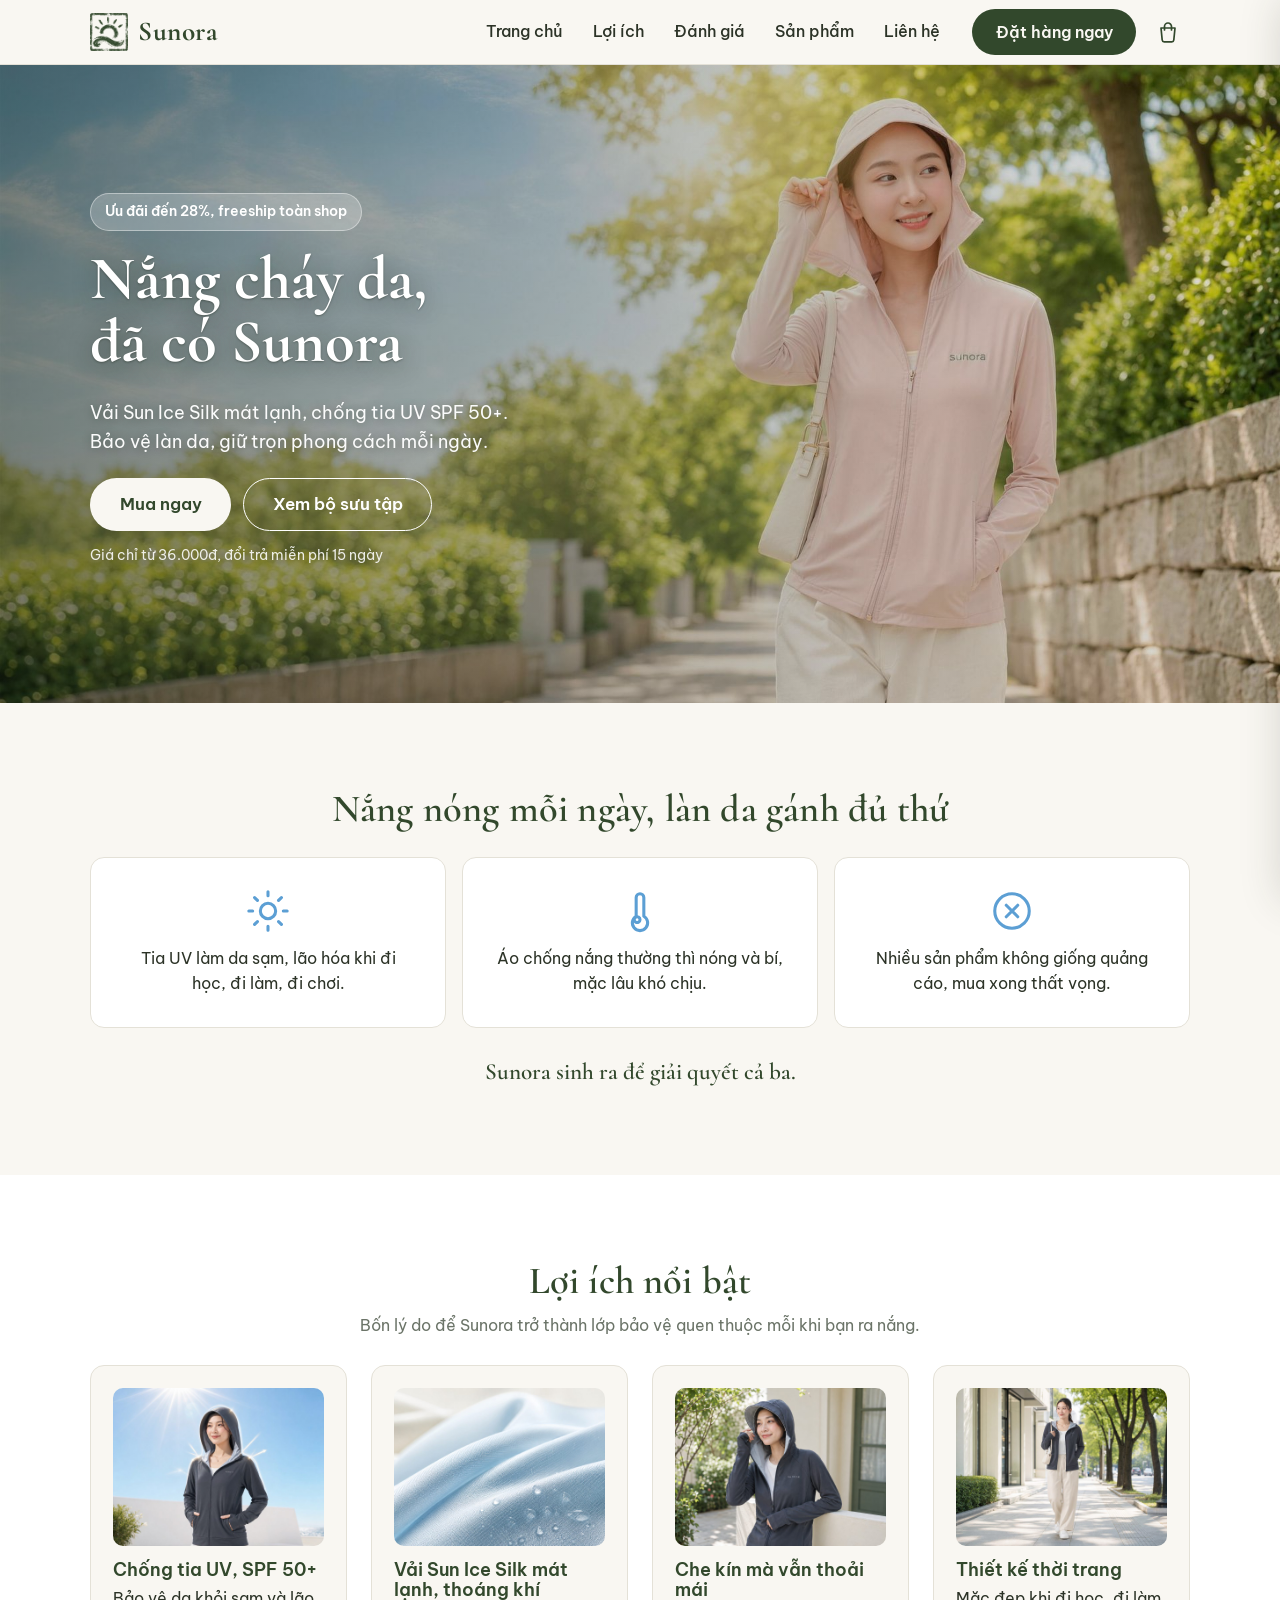
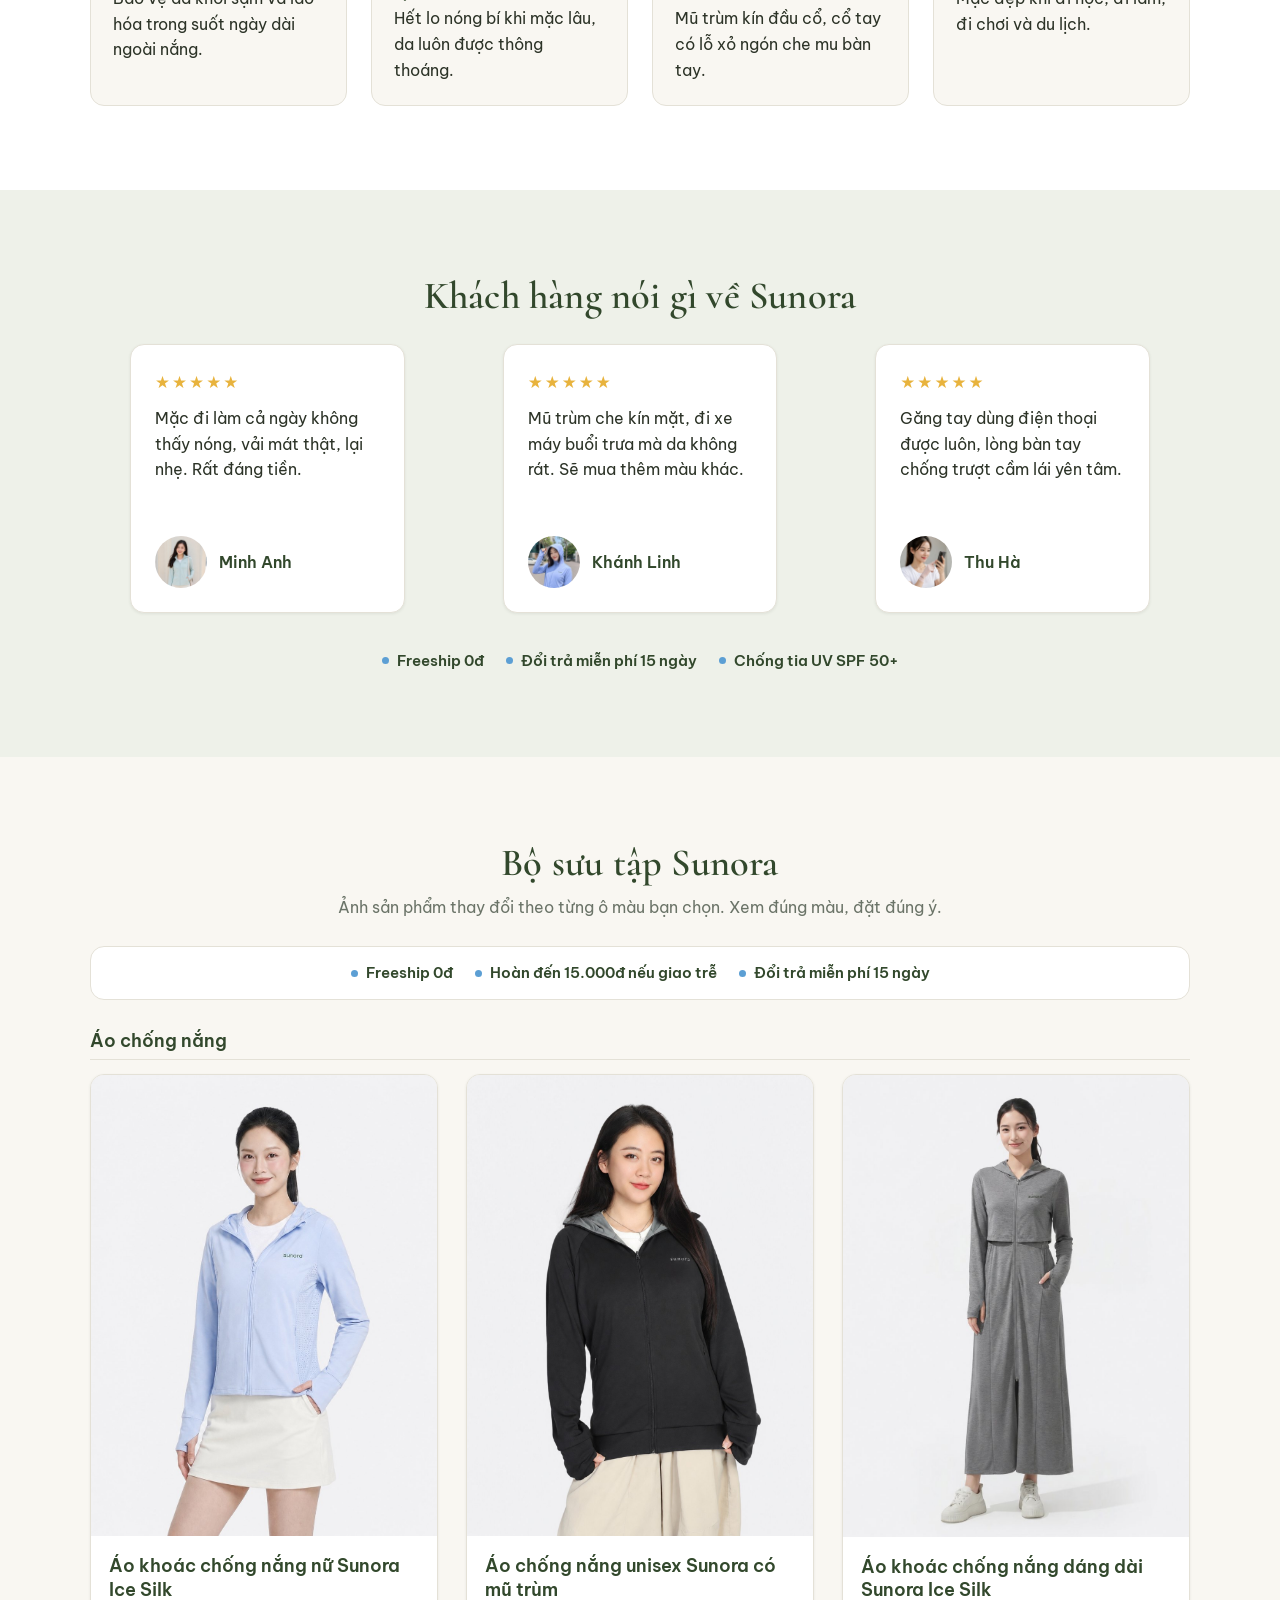
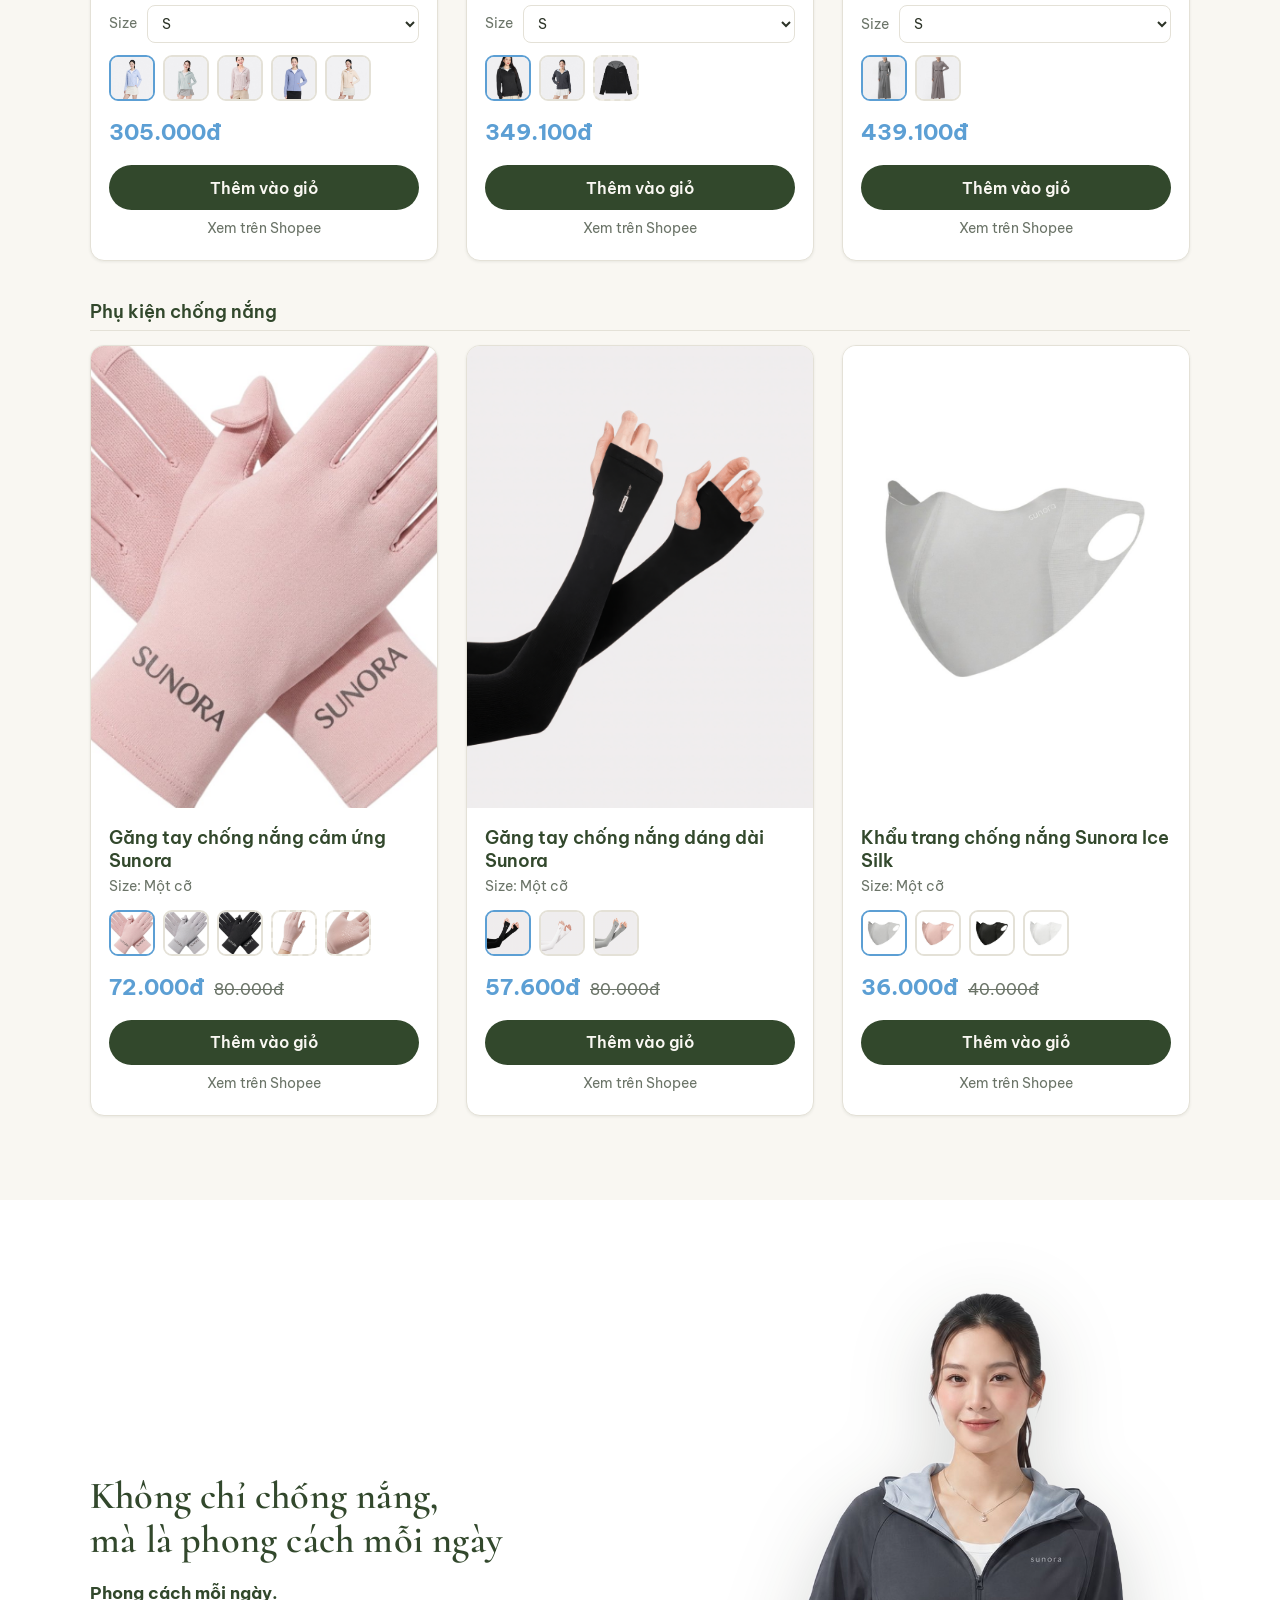
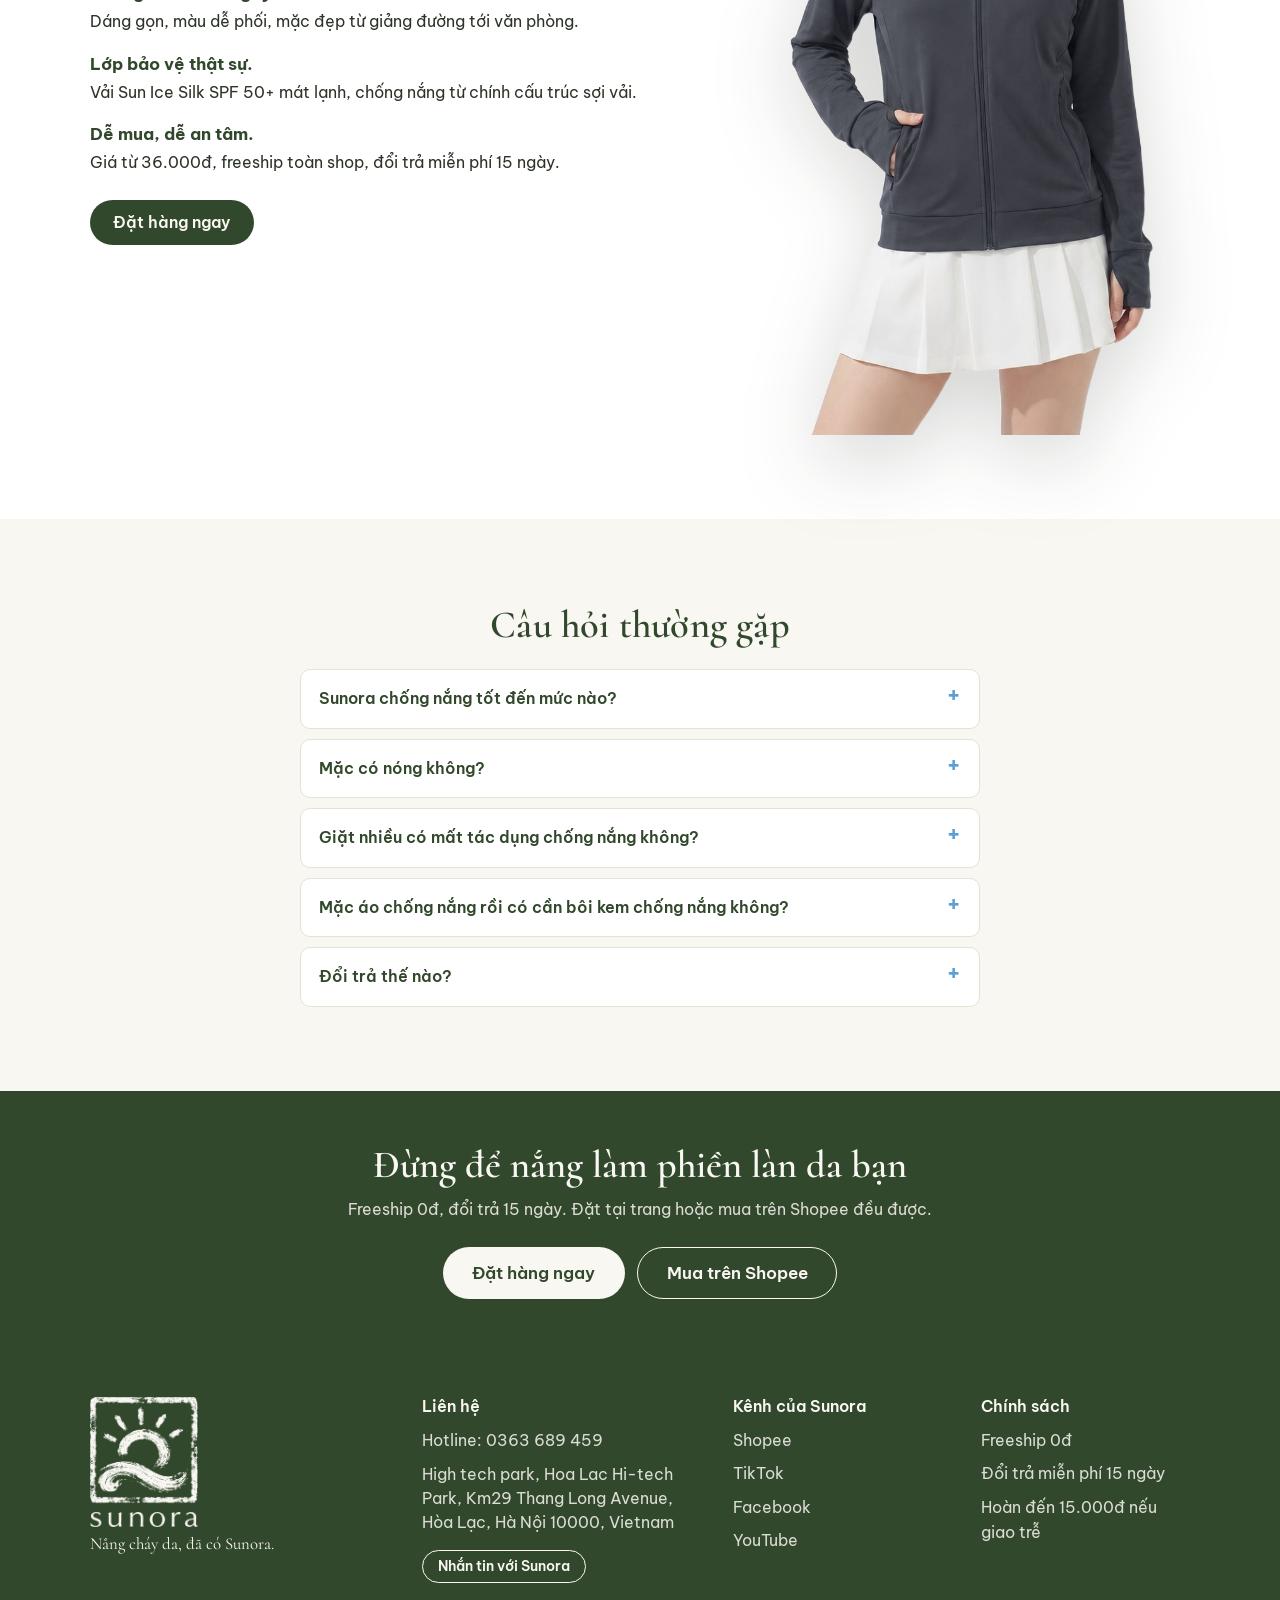
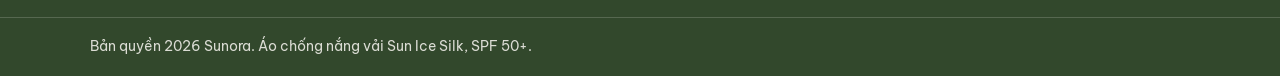
==== commit 28719d4d: "Add on-page cart and checkout with COD and VietQR transfer Co-Authored-By: Claude Opus 4.8 <noreply@" ====
--- a/index.html
+++ b/index.html
@@ -33,10 +33,6 @@
         <span class="brand__name">Sunora</span>
       </a>
 
-      <button class="nav-toggle" id="navToggle" aria-label="Mở menu" aria-expanded="false" aria-controls="primaryNav">
-        <span class="nav-toggle__bars" aria-hidden="true"></span>
-      </button>
-
       <nav class="primary-nav" id="primaryNav" aria-label="Điều hướng chính">
         <ul class="primary-nav__list">
           <li><a href="#home">Trang chủ</a></li>
@@ -45,8 +41,18 @@
           <li><a href="#luoi-san-pham">Sản phẩm</a></li>
           <li><a href="#lien-he">Liên hệ</a></li>
         </ul>
-        <a class="btn btn--primary primary-nav__cta" href="https://shopee.vn/shop/666029920" target="_blank" rel="noopener">Mua ngay trên Shopee</a>
+        <a class="btn btn--primary primary-nav__cta" href="#luoi-san-pham">Đặt hàng ngay</a>
       </nav>
+
+      <div class="site-header__actions">
+        <button type="button" class="cart-btn" id="cartBtn" aria-label="Giỏ hàng" aria-haspopup="dialog">
+          <svg viewBox="0 0 24 24" width="24" height="24" fill="none" stroke="currentColor" stroke-width="1.7" stroke-linecap="round" stroke-linejoin="round" aria-hidden="true"><path d="M5 8h14l-1.2 12a2 2 0 0 1-2 1.8H8.2a2 2 0 0 1-2-1.8L5 8Z"/><path d="M8.5 10V6.5a3.5 3.5 0 0 1 7 0V10"/></svg>
+          <span class="cart-btn__badge" id="cartBadge" hidden>0</span>
+        </button>
+        <button class="nav-toggle" id="navToggle" aria-label="Mở menu" aria-expanded="false" aria-controls="primaryNav">
+          <span class="nav-toggle__bars" aria-hidden="true"></span>
+        </button>
+      </div>
     </div>
   </header>
 
@@ -65,7 +71,7 @@
           <h1 class="hero__title">Nắng cháy da,<br>đã có Sunora</h1>
           <p class="hero__sub">Vải Sun Ice Silk mát lạnh,<span class="hero__sub-line2"> chống tia UV SPF 50+.</span><span class="hero__sub-more"> Bảo vệ làn da, giữ trọn phong cách mỗi ngày.</span></p>
           <div class="hero__actions">
-            <a class="btn btn--light btn--lg" href="https://shopee.vn/shop/666029920" target="_blank" rel="noopener">Mua ngay trên Shopee</a>
+            <a class="btn btn--light btn--lg" href="#luoi-san-pham">Mua ngay</a>
             <a class="btn btn--ghost btn--lg" href="#san-pham">Xem bộ sưu tập</a>
           </div>
           <p class="hero__note">Giá chỉ từ 36.000đ, đổi trả miễn phí 15 ngày</p>
@@ -198,14 +204,18 @@
         <div class="products__grid">
 
           <!-- Card 1: S1001 -->
-          <article class="product">
-            <div class="product__media">
-              <img class="product__img" id="p1-img" src="assets/s1001-xanh-duong.png" width="1247" height="1261"
+          <article class="product" data-sku="S1001" data-name="Áo khoác chống nắng nữ Sunora Ice Silk" data-price="305000" data-sizes="S,M,L,XL">
+            <div class="product__media">
+              <img class="product__img" id="p1-img" src="assets/s1001-xanh-duong.png" width="1247" height="1261" data-color="Xanh dương"
                    alt="Áo khoác chống nắng nữ Sunora Ice Silk màu xanh dương" loading="lazy" decoding="async">
             </div>
             <div class="product__body">
               <h3 class="product__name">Áo khoác chống nắng nữ Sunora Ice Silk</h3>
-              <p class="product__size">Size: S, M, L, XL</p>
+              <label class="product__size product__size--select">Size
+                <select class="product__size-select" aria-label="Chọn size áo khoác nữ">
+                  <option>S</option><option>M</option><option>L</option><option>XL</option>
+                </select>
+              </label>
               <div class="thumbs" role="group" aria-label="Chọn màu áo khoác nữ">
                 <button type="button" class="thumb is-active" data-target="p1-img" data-img="assets/s1001-xanh-duong.png" data-alt="Áo khoác chống nắng nữ Sunora Ice Silk màu xanh dương" aria-label="Màu Xanh dương" aria-pressed="true"><img src="assets/s1001-xanh-duong.png" alt="" loading="lazy"></button>
                 <button type="button" class="thumb" data-target="p1-img" data-img="assets/s1001-xanh-la.png" data-alt="Áo khoác chống nắng nữ Sunora Ice Silk màu xanh lá" aria-label="Màu Xanh lá" aria-pressed="false"><img src="assets/s1001-xanh-la.png" alt="" loading="lazy"></button>
@@ -214,44 +224,55 @@
                 <button type="button" class="thumb" data-target="p1-img" data-img="assets/s1001-be.png" data-alt="Áo khoác chống nắng nữ Sunora Ice Silk màu be" aria-label="Màu Be" aria-pressed="false"><img src="assets/s1001-be.png" alt="" loading="lazy"></button>
               </div>
               <p class="price"><span class="price__now">305.000đ</span></p>
-              <a class="btn btn--primary btn--block" href="https://shopee.vn/%C3%81o-kho%C3%A1c-ch%E1%BB%91ng-n%E1%BA%AFng-n%E1%BB%AF-SUNORA-Sun-Ice-Silk-si%C3%AAu-m%C3%A1t-l%E1%BA%A1nh-tho%C3%A1ng-kh%C3%AD-th%E1%BB%9Di-trang-S1001-i.666029920.53611933000?extraParams=%7B%22display_model_id%22%3A411037624877%2C%22model_selection_logic%22%3A3%7D" target="_blank" rel="noopener">Mua trên Shopee</a>
+              <button type="button" class="btn btn--primary btn--block add-to-cart">Thêm vào giỏ</button>
+              <a class="product__shopee-link" href="https://shopee.vn/%C3%81o-kho%C3%A1c-ch%E1%BB%91ng-n%E1%BA%AFng-n%E1%BB%AF-SUNORA-Sun-Ice-Silk-si%C3%AAu-m%C3%A1t-l%E1%BA%A1nh-tho%C3%A1ng-kh%C3%AD-th%E1%BB%9Di-trang-S1001-i.666029920.53611933000?extraParams=%7B%22display_model_id%22%3A411037624877%2C%22model_selection_logic%22%3A3%7D" target="_blank" rel="noopener">Xem trên Shopee</a>
             </div>
           </article>
 
           <!-- Card 2: S1002 -->
-          <article class="product">
-            <div class="product__media">
-              <img class="product__img" id="p2-img" src="assets/s1002-den.png" width="1086" height="1448"
+          <article class="product" data-sku="S1002" data-name="Áo chống nắng unisex Sunora có mũ trùm" data-price="349100" data-sizes="S,M,L,XL,2XL">
+            <div class="product__media">
+              <img class="product__img" id="p2-img" src="assets/s1002-den.png" width="1086" height="1448" data-color="Đen"
                    alt="Áo chống nắng unisex Sunora có mũ trùm màu đen" loading="lazy" decoding="async">
             </div>
             <div class="product__body">
               <h3 class="product__name">Áo chống nắng unisex Sunora có mũ trùm</h3>
-              <p class="product__size">Size: S, M, L, XL, 2XL</p>
+              <label class="product__size product__size--select">Size
+                <select class="product__size-select" aria-label="Chọn size áo unisex">
+                  <option>S</option><option>M</option><option>L</option><option>XL</option><option>2XL</option>
+                </select>
+              </label>
               <div class="thumbs" role="group" aria-label="Chọn màu áo unisex">
                 <button type="button" class="thumb is-active" data-target="p2-img" data-img="assets/s1002-den.png" data-alt="Áo chống nắng unisex Sunora có mũ trùm màu đen" aria-label="Màu Đen" aria-pressed="true"><img src="assets/s1002-den.png" alt="" loading="lazy"></button>
                 <button type="button" class="thumb" data-target="p2-img" data-img="assets/s1002-xam.png" data-alt="Áo chống nắng unisex Sunora có mũ trùm màu xám đậm" aria-label="Màu Xám đậm" aria-pressed="false"><img src="assets/s1002-xam.png" alt="" loading="lazy"></button>
                 <button type="button" class="thumb thumb--detail" data-target="p2-img" data-img="assets/s1002-den-flatlay.png" data-alt="Áo chống nắng unisex Sunora màu đen chụp trải phẳng" aria-label="Ảnh trải phẳng" aria-pressed="false"><img src="assets/s1002-den-flatlay.png" alt="" loading="lazy"></button>
               </div>
               <p class="price"><span class="price__now">349.100đ</span></p>
-              <a class="btn btn--primary btn--block" href="https://shopee.vn/%C3%81o-ch%E1%BB%91ng-n%E1%BA%AFng-%C4%91a-n%C4%83ng-Unisex-SUNORA-c%C3%B3-m%C5%A9-tr%C3%B9m-k%C3%ADn-m%E1%BA%B7t-ch%E1%BB%91ng-tia-UV-v%E1%BA%A3i-tho%C3%A1ng-kh%C3%AD-th%E1%BB%9Di-trang-S1002-i.666029920.45011953763?extraParams=%7B%22display_model_id%22%3A366037905629%2C%22model_selection_logic%22%3A3%7D" target="_blank" rel="noopener">Mua trên Shopee</a>
+              <button type="button" class="btn btn--primary btn--block add-to-cart">Thêm vào giỏ</button>
+              <a class="product__shopee-link" href="https://shopee.vn/%C3%81o-ch%E1%BB%91ng-n%E1%BA%AFng-%C4%91a-n%C4%83ng-Unisex-SUNORA-c%C3%B3-m%C5%A9-tr%C3%B9m-k%C3%ADn-m%E1%BA%B7t-ch%E1%BB%91ng-tia-UV-v%E1%BA%A3i-tho%C3%A1ng-kh%C3%AD-th%E1%BB%9Di-trang-S1002-i.666029920.45011953763?extraParams=%7B%22display_model_id%22%3A366037905629%2C%22model_selection_logic%22%3A3%7D" target="_blank" rel="noopener">Xem trên Shopee</a>
             </div>
           </article>
 
           <!-- Card 4: S1004 -->
-          <article class="product">
-            <div class="product__media">
-              <img class="product__img" id="p4-img" src="assets/s1004-xam.jpg"
+          <article class="product" data-sku="S1004" data-name="Áo khoác chống nắng dáng dài Sunora Ice Silk" data-price="439100" data-sizes="S,M,L,XL">
+            <div class="product__media">
+              <img class="product__img" id="p4-img" src="assets/s1004-xam.jpg" data-color="Xám"
                    alt="Áo khoác chống nắng dáng dài Sunora Ice Silk màu xám" loading="lazy" decoding="async">
             </div>
             <div class="product__body">
               <h3 class="product__name">Áo khoác chống nắng dáng dài Sunora Ice Silk</h3>
-              <p class="product__size">Size: S, M, L, XL</p>
+              <label class="product__size product__size--select">Size
+                <select class="product__size-select" aria-label="Chọn size áo khoác dáng dài">
+                  <option>S</option><option>M</option><option>L</option><option>XL</option>
+                </select>
+              </label>
               <div class="thumbs" role="group" aria-label="Chọn màu áo khoác dáng dài">
                 <button type="button" class="thumb is-active" data-target="p4-img" data-img="assets/s1004-xam.jpg" data-alt="Áo khoác chống nắng dáng dài Sunora Ice Silk màu xám" aria-label="Màu Xám" aria-pressed="true"><img src="assets/s1004-xam.jpg" alt="" loading="lazy"></button>
                 <button type="button" class="thumb" data-target="p4-img" data-img="assets/s1004-nau-nhat.jpg" data-alt="Áo khoác chống nắng dáng dài Sunora Ice Silk màu nâu nhạt" aria-label="Màu Nâu nhạt" aria-pressed="false"><img src="assets/s1004-nau-nhat.jpg" alt="" loading="lazy"></button>
               </div>
               <p class="price"><span class="price__now">439.100đ</span></p>
-              <a class="btn btn--primary btn--block" href="https://shopee.vn/%C3%81o-kho%C3%A1c-ch%E1%BB%91ng-n%E1%BA%AFng-N%E1%BB%AF-c%C3%B3-t%C3%BAi-h%E1%BB%99p-ch%E1%BB%91ng-tia-UV-SUNORA-Sun-Ice-Silk-d%C3%A1ng-d%C3%A0i-tho%C3%A1ng-m%C3%A1t-S1004-i.666029920.51112268284?extraParams=%7B%22display_model_id%22%3A386064837664%2C%22model_selection_logic%22%3A3%7D" target="_blank" rel="noopener">Mua trên Shopee</a>
+              <button type="button" class="btn btn--primary btn--block add-to-cart">Thêm vào giỏ</button>
+              <a class="product__shopee-link" href="https://shopee.vn/%C3%81o-kho%C3%A1c-ch%E1%BB%91ng-n%E1%BA%AFng-N%E1%BB%AF-c%C3%B3-t%C3%BAi-h%E1%BB%99p-ch%E1%BB%91ng-tia-UV-SUNORA-Sun-Ice-Silk-d%C3%A1ng-d%C3%A0i-tho%C3%A1ng-m%C3%A1t-S1004-i.666029920.51112268284?extraParams=%7B%22display_model_id%22%3A386064837664%2C%22model_selection_logic%22%3A3%7D" target="_blank" rel="noopener">Xem trên Shopee</a>
             </div>
           </article>
 
@@ -261,9 +282,9 @@
         <div class="products__grid">
 
           <!-- Card 3: S1003 -->
-          <article class="product">
-            <div class="product__media">
-              <img class="product__img" id="p3-img" src="assets/s1003-hong.png" width="1000" height="1000"
+          <article class="product" data-sku="S1003" data-name="Găng tay chống nắng cảm ứng Sunora" data-price="72000" data-sizes="Một cỡ">
+            <div class="product__media">
+              <img class="product__img" id="p3-img" src="assets/s1003-hong.png" width="1000" height="1000" data-color="Hồng"
                    alt="Găng tay chống nắng cảm ứng Sunora màu hồng" loading="lazy" decoding="async">
             </div>
             <div class="product__body">
@@ -277,14 +298,15 @@
                 <button type="button" class="thumb thumb--detail" data-target="p3-img" data-img="assets/detail-chong-truot.png" data-alt="Lòng bàn tay găng Sunora có hạt silicon chống trượt" aria-label="Lòng bàn tay chống trượt" aria-pressed="false"><img src="assets/detail-chong-truot.png" alt="" loading="lazy"></button>
               </div>
               <p class="price"><span class="price__now">72.000đ</span> <span class="price__old">80.000đ</span></p>
-              <a class="btn btn--primary btn--block" href="https://shopee.vn/G%C4%83ng-tay-ch%E1%BB%91ng-n%E1%BA%AFng-n%E1%BB%AF-SUNORA-m%E1%BB%81m-m%E1%BA%A1i-%C3%AAm-%C3%A1i-tho%C3%A1ng-kh%C3%AD-S1003-i.666029920.55162056864?extraParams=%7B%22display_model_id%22%3A371047879851%2C%22model_selection_logic%22%3A3%7D" target="_blank" rel="noopener">Mua trên Shopee</a>
+              <button type="button" class="btn btn--primary btn--block add-to-cart">Thêm vào giỏ</button>
+              <a class="product__shopee-link" href="https://shopee.vn/G%C4%83ng-tay-ch%E1%BB%91ng-n%E1%BA%AFng-n%E1%BB%AF-SUNORA-m%E1%BB%81m-m%E1%BA%A1i-%C3%AAm-%C3%A1i-tho%C3%A1ng-kh%C3%AD-S1003-i.666029920.55162056864?extraParams=%7B%22display_model_id%22%3A371047879851%2C%22model_selection_logic%22%3A3%7D" target="_blank" rel="noopener">Xem trên Shopee</a>
             </div>
           </article>
 
           <!-- Card 6: S1006 -->
-          <article class="product">
-            <div class="product__media">
-              <img class="product__img" id="p6-img" src="assets/s1006-den.png" width="1200" height="1200"
+          <article class="product" data-sku="S1006" data-name="Găng tay chống nắng dáng dài Sunora" data-price="57600" data-sizes="Một cỡ">
+            <div class="product__media">
+              <img class="product__img" id="p6-img" src="assets/s1006-den.png" width="1200" height="1200" data-color="Đen"
                    alt="Găng tay chống nắng Sunora dáng dài màu đen" loading="lazy" decoding="async">
             </div>
             <div class="product__body">
@@ -296,14 +318,15 @@
                 <button type="button" class="thumb" data-target="p6-img" data-img="assets/s1006-xam.png" data-alt="Găng tay chống nắng Sunora dáng dài màu xám" aria-label="Màu Xám" aria-pressed="false"><img src="assets/s1006-xam.png" alt="" loading="lazy"></button>
               </div>
               <p class="price"><span class="price__now">57.600đ</span> <span class="price__old">80.000đ</span></p>
-              <a class="btn btn--primary btn--block" href="https://shopee.vn/Găng-tay-chống-nắng-Sunora-dáng-dài-mềm-mại-êm-ái-S1006-i.666029920.50562803070" target="_blank" rel="noopener">Mua trên Shopee</a>
+              <button type="button" class="btn btn--primary btn--block add-to-cart">Thêm vào giỏ</button>
+              <a class="product__shopee-link" href="https://shopee.vn/Găng-tay-chống-nắng-Sunora-dáng-dài-mềm-mại-êm-ái-S1006-i.666029920.50562803070" target="_blank" rel="noopener">Xem trên Shopee</a>
             </div>
           </article>
 
           <!-- Card 5: S1005 -->
-          <article class="product">
-            <div class="product__media">
-              <img class="product__img" id="p5-img" src="assets/s1005-xam.png"
+          <article class="product" data-sku="S1005" data-name="Khẩu trang chống nắng Sunora Ice Silk" data-price="36000" data-sizes="Một cỡ">
+            <div class="product__media">
+              <img class="product__img" id="p5-img" src="assets/s1005-xam.png" data-color="Xám"
                    alt="Khẩu trang chống nắng Sunora Ice Silk màu xám" loading="lazy" decoding="async">
             </div>
             <div class="product__body">
@@ -316,7 +339,8 @@
                 <button type="button" class="thumb" data-target="p5-img" data-img="assets/s1005-trang.png" data-alt="Khẩu trang chống nắng Sunora Ice Silk màu trắng" aria-label="Màu Trắng" aria-pressed="false"><img src="assets/s1005-trang.png" alt="" loading="lazy"></button>
               </div>
               <p class="price"><span class="price__now">36.000đ</span> <span class="price__old">40.000đ</span></p>
-              <a class="btn btn--primary btn--block" href="https://shopee.vn/Kh%E1%BA%A9u-trang-ch%E1%BB%91ng-n%E1%BA%AFng-Unisex-SUNORA-m%E1%BB%81m-m%E1%BA%A1i-%C3%AAm-%C3%A1i-tho%C3%A1ng-kh%C3%AD-S1005-i.666029920.42781736935?extraParams=%7B%22display_model_id%22%3A287700690695%2C%22model_selection_logic%22%3A3%7D" target="_blank" rel="noopener">Mua trên Shopee</a>
+              <button type="button" class="btn btn--primary btn--block add-to-cart">Thêm vào giỏ</button>
+              <a class="product__shopee-link" href="https://shopee.vn/Kh%E1%BA%A9u-trang-ch%E1%BB%91ng-n%E1%BA%AFng-Unisex-SUNORA-m%E1%BB%81m-m%E1%BA%A1i-%C3%AAm-%C3%A1i-tho%C3%A1ng-kh%C3%AD-S1005-i.666029920.42781736935?extraParams=%7B%22display_model_id%22%3A287700690695%2C%22model_selection_logic%22%3A3%7D" target="_blank" rel="noopener">Xem trên Shopee</a>
             </div>
           </article>
 
@@ -343,7 +367,7 @@
               <span>Giá từ 36.000đ, freeship toàn shop, đổi trả miễn phí 15 ngày.</span>
             </li>
           </ul>
-          <a class="btn btn--primary" href="https://shopee.vn/shop/666029920" target="_blank" rel="noopener">Mua ngay trên Shopee</a>
+          <a class="btn btn--primary" href="#luoi-san-pham">Đặt hàng ngay</a>
         </div>
         <div class="why__media">
           <img src="assets/vp-ao-cutout.png" alt="Áo khoác chống nắng Sunora" width="602" height="1190" loading="lazy" decoding="async">
@@ -384,8 +408,11 @@
     <section class="final-cta">
       <div class="container final-cta__inner">
         <h2 class="final-cta__title">Đừng để nắng làm phiền làn da bạn</h2>
-        <p class="final-cta__sub">Freeship 0đ, đổi trả 15 ngày, ưu đãi đang chờ trên Shopee.</p>
-        <a class="btn btn--light btn--lg" href="https://shopee.vn/shop/666029920" target="_blank" rel="noopener">Mua ngay trên Shopee</a>
+        <p class="final-cta__sub">Freeship 0đ, đổi trả 15 ngày. Đặt tại trang hoặc mua trên Shopee đều được.</p>
+        <div class="final-cta__actions">
+          <a class="btn btn--light btn--lg" href="#luoi-san-pham">Đặt hàng ngay</a>
+          <a class="btn btn--ghost btn--lg" href="https://shopee.vn/shop/666029920" target="_blank" rel="noopener">Mua trên Shopee</a>
+        </div>
       </div>
     </section>
 
@@ -433,6 +460,7 @@
   </footer>
 
   <script src="script.js" defer></script>
+  <script src="cart.js" defer></script>
   <script>
     window.va = window.va || function () { (window.vaq = window.vaq || []).push(arguments); };
   </script>
--- a/styles.css
+++ b/styles.css
@@ -35,7 +35,7 @@
 
   /* Cỡ chữ + khoảng cách: đặt giá trị MOBILE ở đây, desktop ghi đè bên dưới.
      Đây là một trong các khác biệt chính giữa hai phiên bản. */
-  --fs-h1: 1.95rem;       /* hero title  ~31px mobile */
+  --fs-h1: 2.15rem;       /* hero title  ~34px mobile */
   --fs-h2: 1.55rem;       /* section title ~25px mobile */
   --fs-lead: 1rem;
   --section-pad: 46px;    /* khoảng cách dọc giữa các section */
@@ -203,7 +203,8 @@
 }
 .hero__bg::after {
   content: ""; position: absolute; inset: 0;
-  background: rgba(21, 30, 17, .4);
+  /* Desktop: tối phía chữ bên trái, sáng dần về phía người mẫu bên phải */
+  background: linear-gradient(90deg, rgba(21, 30, 17, .55), rgba(21, 30, 17, .32) 45%, rgba(21, 30, 17, .12));
 }
 /* Hiện video từ 768px, khớp mốc matchMedia gán src trong script.js */
 @media (min-width: 768px) {
@@ -216,19 +217,26 @@
 
 .hero__badge {
   display: inline-block; margin: 0 0 16px; padding: 7px 14px;
-  background: rgba(255, 255, 255, .16); border: 1px solid rgba(255, 255, 255, .4);
+  background: rgba(255, 255, 255, .22); border: 1px solid rgba(255, 255, 255, .4);
   border-radius: 999px; font-size: .85rem; font-weight: 600;
 }
 .hero__title {
-  font-family: var(--font-head); font-weight: 600; font-size: var(--fs-h1);
+  font-family: var(--font-head); font-weight: 700; font-size: var(--fs-h1);
   line-height: 1.04; margin: 0 0 .4em;
-}
-.hero__sub { margin: 0 0 22px; color: rgba(255, 255, 255, .92); font-size: 1.02rem; max-width: 34em; }
+  text-shadow: 0 1px 2px rgba(21, 30, 17, .35), 0 4px 24px rgba(21, 30, 17, .45);
+}
+.hero__sub {
+  margin: 0 0 22px; color: rgba(255, 255, 255, .97); font-size: 1.02rem; max-width: 34em;
+  text-shadow: 0 1px 8px rgba(21, 30, 17, .35);
+}
 
 .hero__actions { display: flex; flex-direction: column; gap: 12px; }
 .hero__actions .btn { width: 100%; }   /* mobile: nút full-width */
 
-.hero__note { margin: 14px 0 0; font-size: .85rem; color: rgba(255, 255, 255, .88); }
+.hero__note {
+  margin: 14px 0 0; font-size: .85rem; color: rgba(255, 255, 255, .88);
+  text-shadow: 0 1px 8px rgba(21, 30, 17, .35);
+}
 
 /* Mobile: nền hero dùng ảnh DỌC riêng và gradient thay cho lớp overlay phẳng,
    chữ trắng vẫn rõ trên nền trời sáng mà ảnh không bị xỉn vì chồng 2 lớp.
@@ -439,7 +447,7 @@
    ========================================================================= */
 @media (min-width: 769px) {
   :root {
-    --fs-h1: 3.4rem;       /* tiêu đề hero lớn hơn nhiều (~54px) */
+    --fs-h1: 3.8rem;       /* tiêu đề hero lớn hơn nhiều (~61px) */
     --fs-h2: 2.4rem;       /* tiêu đề section ~38px */
     --section-pad: 84px;   /* khoảng cách dọc rộng rãi hơn */
     --gutter: 40px;        /* lề ngang rộng hơn */
@@ -490,3 +498,161 @@
   .benefits__grid { gap: 24px; }
   .products__grid { gap: 28px; }
 }
+
+/* =========================================================================
+   GIỎ HÀNG + CHECKOUT  (cart.js, checkout.html)
+   Khối tự chứa đặt CUỐI file, media query nằm ngay trong khối.
+   Không sửa hay di chuyển các rule phía trên (đặc biệt phần hero).
+   ========================================================================= */
+
+/* --- Nút giỏ ở header: mobile nằm cạnh hamburger, luôn nhìn thấy --- */
+.site-header__actions { display: flex; align-items: center; gap: 2px; }
+.cart-btn {
+  position: relative; width: 44px; height: 44px;
+  display: inline-flex; align-items: center; justify-content: center;
+  background: transparent; border: 0; cursor: pointer; color: var(--moss);
+}
+.cart-btn__badge {
+  position: absolute; top: 3px; right: 1px; min-width: 18px; height: 18px;
+  padding: 0 5px; border-radius: 999px; background: var(--moss); color: var(--cream);
+  font-size: 11px; font-weight: 700; line-height: 18px; text-align: center;
+}
+@media (min-width: 769px) {
+  /* Desktop: nav dàn về phải như cũ, nút giỏ ngoài cùng cạnh CTA */
+  .primary-nav { margin-left: auto; margin-right: 10px; }
+}
+
+/* --- Drawer giỏ hàng trượt từ phải --- */
+.cart-overlay {
+  position: fixed; inset: 0; background: rgba(21, 30, 17, .45); z-index: 200;
+  opacity: 0; visibility: hidden; transition: opacity .25s, visibility .25s;
+}
+.cart-overlay.is-open { opacity: 1; visibility: visible; }
+.cart-drawer {
+  position: fixed; top: 0; right: 0; bottom: 0; z-index: 201;
+  width: min(400px, 92vw); background: var(--white);
+  display: flex; flex-direction: column;
+  transform: translateX(105%); transition: transform .28s ease;
+  box-shadow: -18px 0 40px rgba(44, 51, 39, .18);
+}
+.cart-drawer.is-open { transform: none; }
+.cart-drawer__head {
+  display: flex; align-items: center; justify-content: space-between;
+  padding: 14px 20px; border-bottom: 1px solid var(--line);
+}
+.cart-drawer__title { margin: 0; font-family: var(--font-head); color: var(--moss); font-size: 1.4rem; }
+.cart-drawer__close {
+  background: none; border: 0; font-size: 26px; line-height: 1;
+  cursor: pointer; color: var(--muted); padding: 4px 10px;
+}
+.cart-drawer__body { flex: 1; overflow-y: auto; padding: 12px 20px; }
+.cart-drawer__empty { color: var(--muted); margin: 16px 0 18px; }
+.cart-item {
+  display: flex; justify-content: space-between; gap: 12px;
+  padding: 12px 0; border-bottom: 1px solid var(--line);
+}
+.cart-item__name { margin: 0 0 2px; font-weight: 600; font-size: .95rem; }
+.cart-item__variant { margin: 0 0 4px; color: var(--muted); font-size: .85rem; }
+.cart-item__price { margin: 0; color: var(--blue-dark); font-weight: 600; }
+.cart-item__ctrl { display: flex; flex-direction: column; align-items: flex-end; gap: 8px; }
+.cart-item__stepper { display: flex; align-items: center; border: 1px solid var(--line); border-radius: 8px; }
+.cart-item__stepper button {
+  width: 30px; height: 30px; background: none; border: 0; cursor: pointer;
+  font-size: 16px; color: var(--moss);
+}
+.cart-item__stepper span { min-width: 26px; text-align: center; font-weight: 600; }
+.cart-item__remove {
+  background: none; border: 0; cursor: pointer; color: var(--muted);
+  font-size: .82rem; text-decoration: underline; padding: 0;
+}
+.cart-drawer__foot { border-top: 1px solid var(--line); padding: 14px 20px 18px; }
+.cart-drawer__row { display: flex; justify-content: space-between; margin: 0 0 4px; font-size: 1.05rem; }
+.cart-drawer__ship { margin: 0 0 12px; color: var(--muted); font-size: .88rem; }
+.cart-drawer__continue {
+  display: block; width: 100%; margin-top: 10px; padding: 8px;
+  background: none; border: 0; cursor: pointer;
+  color: var(--blue-dark); font-weight: 600; text-align: center; font-size: .95rem;
+}
+
+/* --- Card sản phẩm: select size và link Shopee phụ --- */
+.product__size--select { display: flex; align-items: center; gap: 10px; }
+.product__size-select {
+  flex: 1; padding: 8px 10px; border: 1px solid var(--line); border-radius: 8px;
+  font: inherit; color: var(--ink); background: var(--white);
+}
+.product__shopee-link {
+  display: block; text-align: center; margin-top: 8px;
+  font-size: .85rem; color: var(--muted); text-decoration: none;
+}
+.product__shopee-link:hover { text-decoration: underline; }
+
+/* --- Final CTA: 2 nút cạnh nhau --- */
+.final-cta__actions { display: flex; gap: 12px; justify-content: center; flex-wrap: wrap; }
+
+/* --- Trang checkout --- */
+.checkout-header { background: var(--cream); border-bottom: 1px solid var(--line); position: sticky; top: 0; z-index: 50; }
+.checkout-header__inner { display: flex; align-items: center; justify-content: space-between; min-height: 60px; }
+.checkout-header__back { color: var(--blue-dark); font-weight: 600; text-decoration: none; font-size: .95rem; }
+.checkout-header__back:hover { text-decoration: underline; }
+
+.checkout { padding-block: 26px 60px; }
+.checkout__title { font-family: var(--font-head); color: var(--moss); font-size: 1.9rem; margin: 0 0 18px; }
+.checkout__grid { display: grid; gap: 22px; }
+.checkout__grid[hidden] { display: none; }   /* attribute hidden phải thắng display:grid */
+.checkout__summary, .checkout__form {
+  background: var(--white); border: 1px solid var(--line);
+  border-radius: var(--radius); padding: 20px;
+}
+.checkout__summary h2, .checkout__form h2 { margin: 0 0 12px; font-size: 1.15rem; color: var(--moss); }
+.checkout__code { margin: 0 0 12px; color: var(--muted); }
+.checkout__code strong { color: var(--moss); letter-spacing: .5px; }
+.co-item {
+  display: flex; justify-content: space-between; align-items: flex-start; gap: 10px;
+  padding: 9px 0; border-bottom: 1px dashed var(--line); font-size: .93rem;
+}
+.co-item__name { margin: 0; font-weight: 500; }
+.co-item__meta { color: var(--muted); font-size: .85rem; margin: 2px 0 0; }
+.checkout__totals { margin-top: 12px; }
+.checkout__totals p { display: flex; justify-content: space-between; margin: 6px 0; }
+.checkout__grand { border-top: 1px solid var(--line); padding-top: 10px; font-size: 1.12rem; }
+.checkout__grand strong { color: var(--moss); font-size: 1.2rem; }
+
+.form-field { margin-bottom: 14px; }
+.form-field label { display: block; font-weight: 600; margin-bottom: 6px; font-size: .95rem; }
+.form-field input[type="text"], .form-field input[type="tel"], .form-field textarea {
+  width: 100%; padding: 11px 12px; border: 1px solid var(--line); border-radius: 8px;
+  font: inherit; color: var(--ink); background: var(--white);
+}
+.form-field textarea { min-height: 74px; resize: vertical; }
+.form-field input:focus, .form-field textarea:focus { outline: 2px solid var(--moss); outline-offset: 1px; }
+.form-field .is-invalid { border-color: #B3261E; }
+.form-error { color: #B3261E; font-size: .85rem; margin: 6px 0 0; }
+.form-error--global { margin: 0 0 12px; }
+.form-pay { border: 1px solid var(--line); border-radius: 8px; padding: 12px 14px; margin: 0 0 14px; }
+.form-pay legend { font-weight: 600; padding: 0 6px; font-size: .95rem; }
+.form-radio { display: flex; align-items: center; gap: 8px; padding: 6px 0; cursor: pointer; }
+
+.checkout__qr {
+  text-align: center; border: 1px dashed var(--line);
+  border-radius: var(--radius); padding: 16px; margin-bottom: 14px;
+}
+.checkout__qr img { max-width: 250px; width: 100%; margin: 0 auto 10px; border-radius: 8px; }
+.checkout__qr p { margin: 0 0 8px; font-size: .92rem; }
+.checkout__qr-note { color: var(--muted); font-size: .85rem; }
+
+.hp-field { position: absolute; left: -9999px; top: -9999px; height: 1px; overflow: hidden; }
+
+.checkout__empty, .checkout__thanks {
+  text-align: center; background: var(--white); border: 1px solid var(--line);
+  border-radius: var(--radius); padding: 40px 22px;
+}
+.checkout__thanks h2 { font-family: var(--font-head); color: var(--moss); font-size: 1.7rem; margin: 0 0 10px; }
+.checkout__thanks-code strong { font-size: 1.2rem; color: var(--moss); letter-spacing: 1px; }
+.checkout__thanks p { margin: 8px 0; }
+.checkout__thanks .btn, .checkout__empty .btn { margin-top: 14px; }
+
+@media (min-width: 769px) {
+  .checkout__grid { grid-template-columns: 1.15fr .85fr; gap: 26px; align-items: start; }
+  .checkout__form { grid-column: 1; grid-row: 1; }
+  .checkout__summary { grid-column: 2; grid-row: 1; position: sticky; top: 86px; }
+}
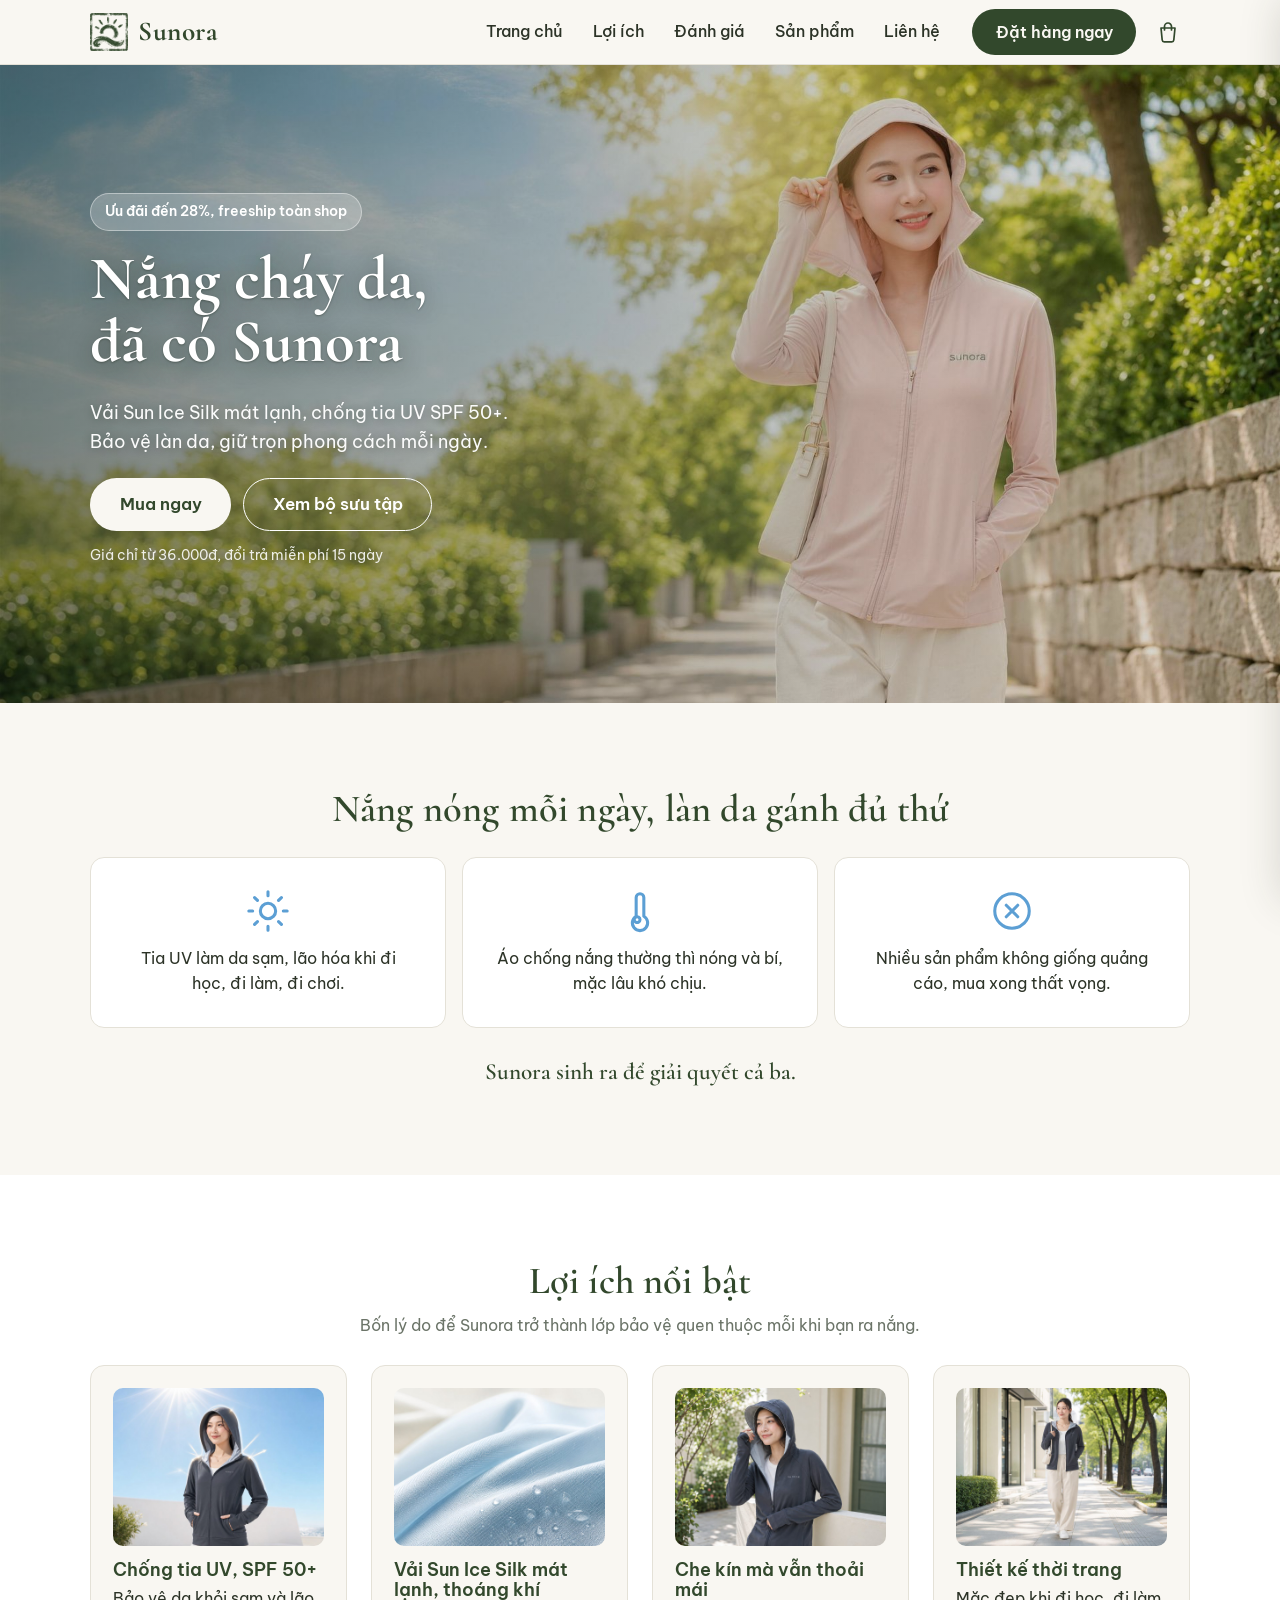
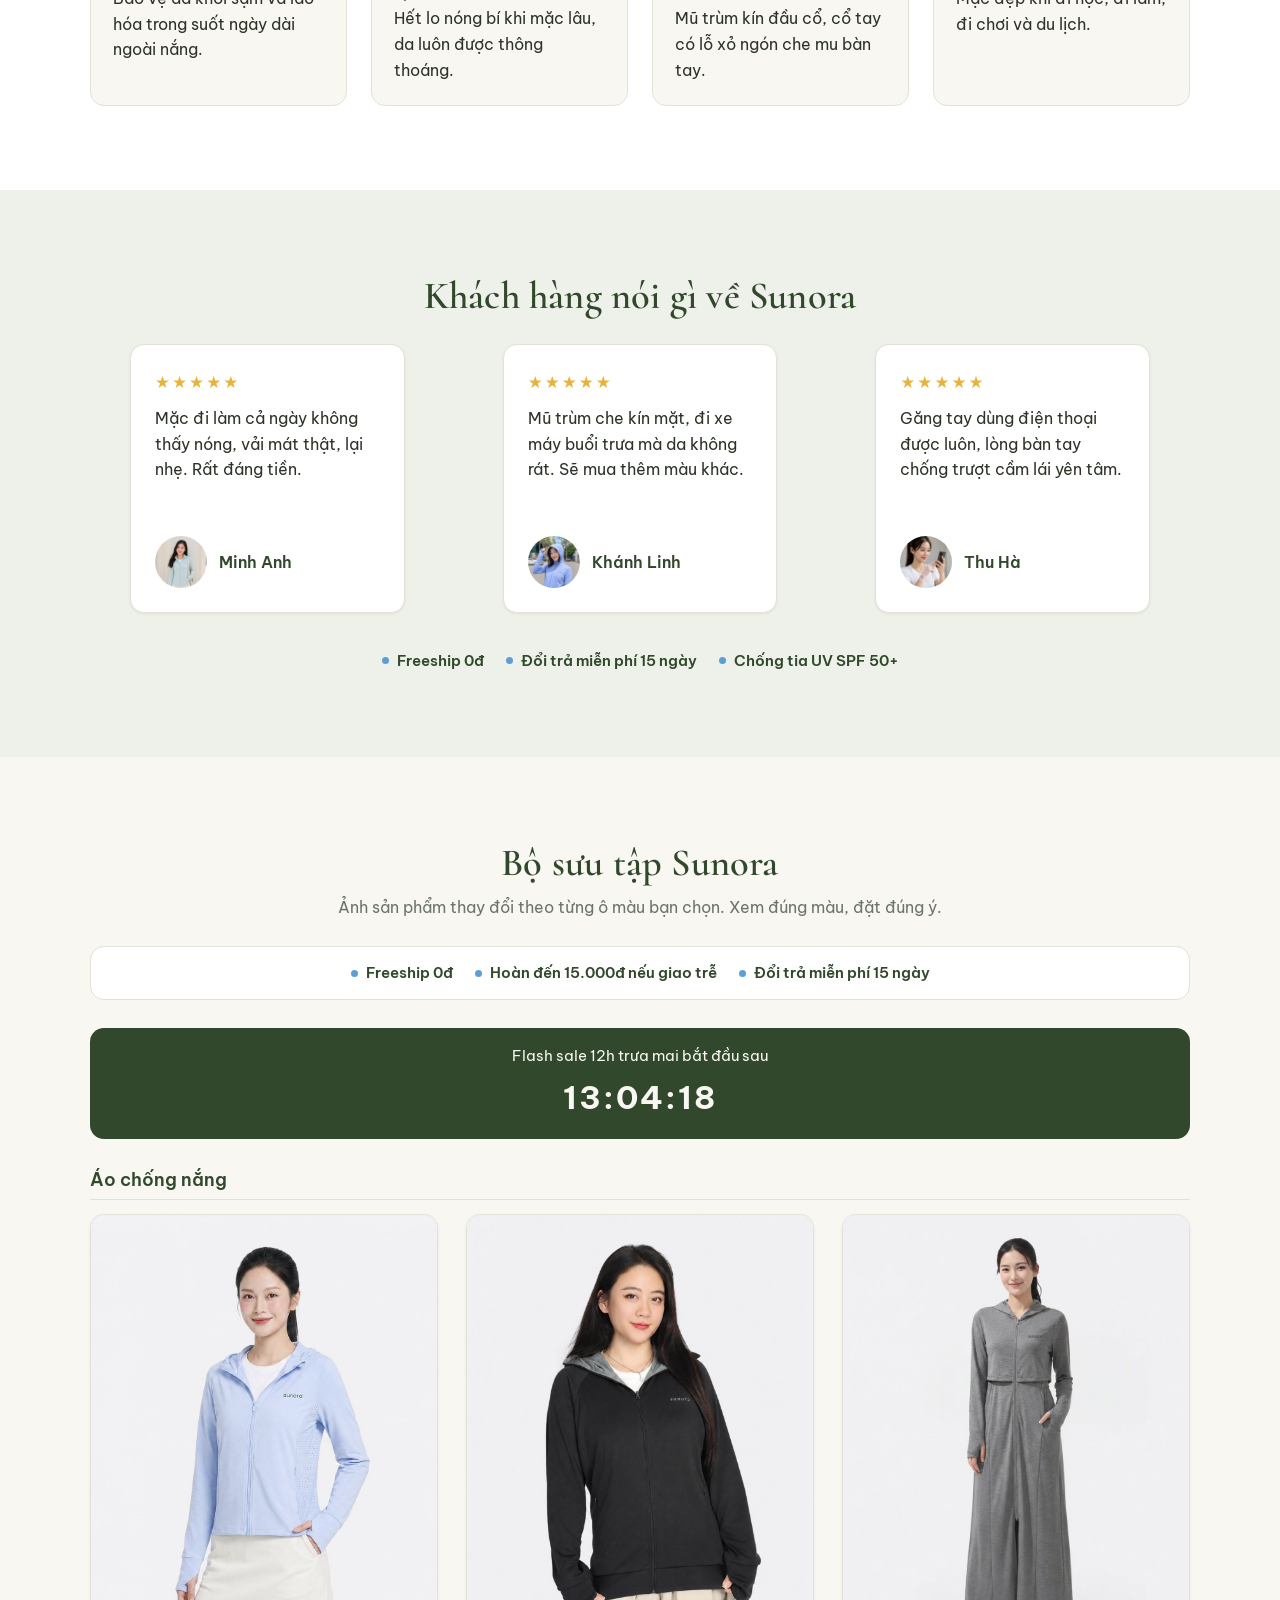
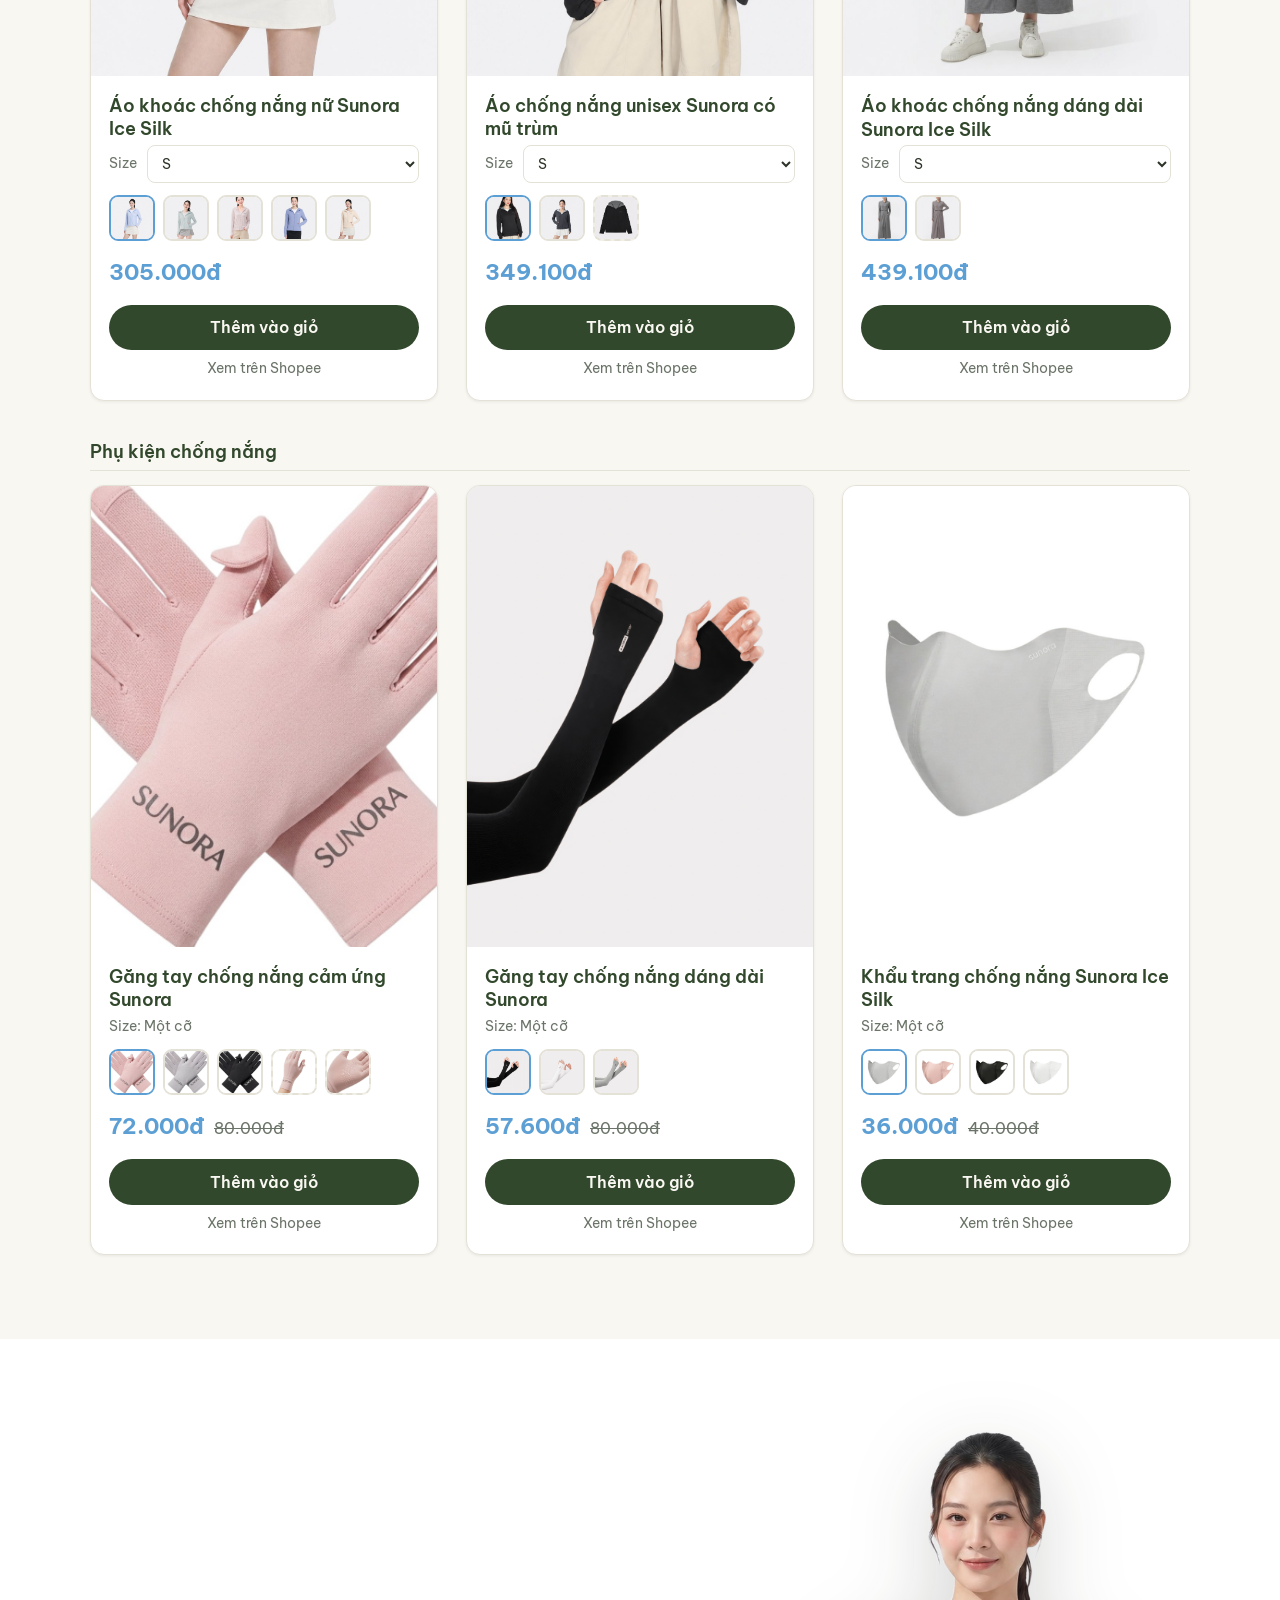
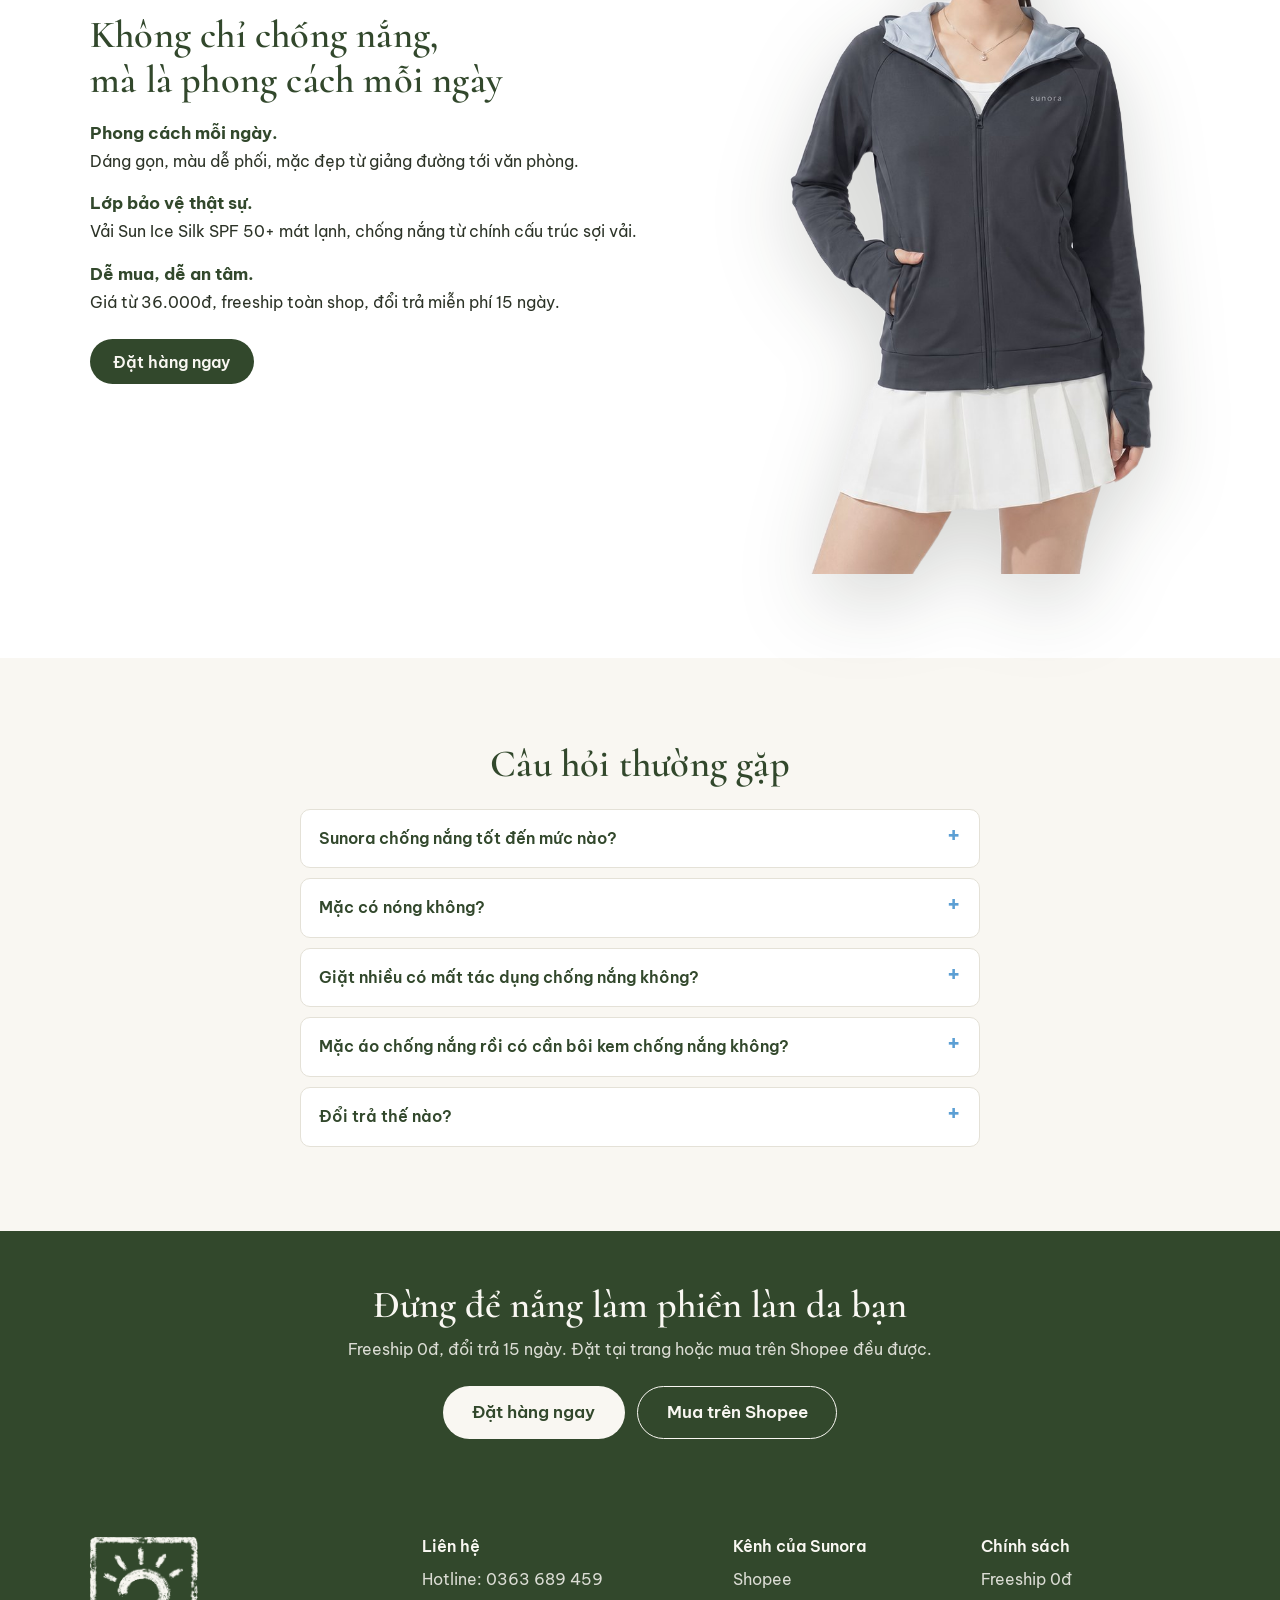
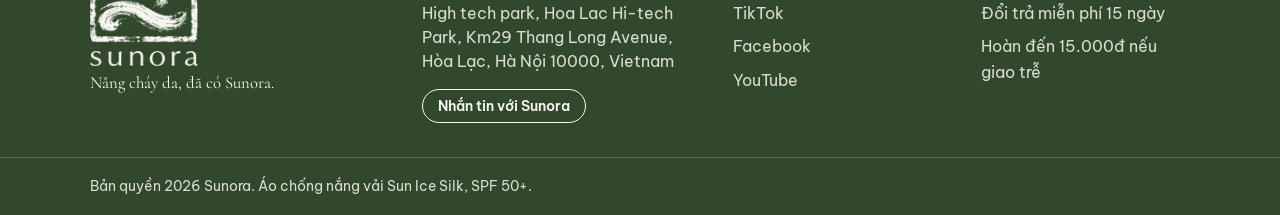
==== commit 340f6798: "Add flash sale countdown and live UV index strip Hai tinh nang report 4.2 ghi dang trien khai: dem n" ====
--- a/index.html
+++ b/index.html
@@ -78,6 +78,16 @@
         </div>
       </div>
     </section>
+
+    <!-- Dải chỉ số UV trực tiếp (script.js đổ dữ liệu, ẩn nếu API lỗi) -->
+    <div class="uv-strip" id="uvStrip" hidden>
+      <div class="container uv-strip__inner">
+        <span class="uv-strip__label">Chỉ số UV lúc này</span>
+        <span class="uv-strip__city" id="uvHanoi"></span>
+        <span class="uv-strip__city" id="uvHcm"></span>
+        <span class="uv-strip__note">Từ mức 3 trở lên, làn da cần được che chắn khi ra đường.</span>
+      </div>
+    </div>
 
     <!-- 5.3 Vấn đề -->
     <section class="section problems">
@@ -200,6 +210,13 @@
           <li>Đổi trả miễn phí 15 ngày</li>
         </ul>
 
+        <!-- Đếm ngược flash sale, khớp khung giờ Shopee 12h và 20h hằng ngày -->
+        <div class="sale-countdown" id="saleCountdown" hidden>
+          <p class="sale-countdown__label" id="saleCountdownLabel"></p>
+          <p class="sale-countdown__timer" id="saleCountdownTimer">00:00:00</p>
+          <p class="sale-countdown__voucher" id="saleCountdownVoucher">Voucher toàn shop 10% áp dụng đến hết 31/7</p>
+        </div>
+
         <h3 class="products__group-title" id="luoi-san-pham">Áo chống nắng</h3>
         <div class="products__grid">
 
--- a/styles.css
+++ b/styles.css
@@ -656,3 +656,32 @@
   .checkout__form { grid-column: 1; grid-row: 1; }
   .checkout__summary { grid-column: 2; grid-row: 1; position: sticky; top: 86px; }
 }
+
+/* =========================================================================
+   TIỆN ÍCH CAMPAIGN: dải UV trực tiếp + đếm ngược flash sale
+   ========================================================================= */
+.uv-strip { background: var(--tint); border-bottom: 1px solid var(--line); }
+.uv-strip__inner {
+  display: flex; flex-wrap: wrap; align-items: center;
+  gap: 6px 18px; padding-block: 10px; font-size: .9rem;
+}
+.uv-strip__label { font-weight: 700; color: var(--moss); }
+.uv-strip__city { color: var(--ink); }
+.uv-chip {
+  display: inline-block; padding: 2px 10px; border-radius: 999px;
+  color: #fff; font-weight: 700; margin-left: 4px; font-size: .85rem;
+}
+.uv-strip__note { color: var(--muted); font-size: .85rem; }
+
+.sale-countdown {
+  background: var(--moss); color: var(--cream);
+  border-radius: var(--radius); padding: 16px 20px;
+  text-align: center; margin: 22px 0 4px;
+}
+.sale-countdown__label { margin: 0 0 4px; font-size: .95rem; }
+.sale-countdown__timer {
+  margin: 0; font-weight: 700; font-size: 2rem;
+  letter-spacing: 2px; font-variant-numeric: tabular-nums;
+}
+.sale-countdown.is-live .sale-countdown__timer { color: #FFD54F; }
+.sale-countdown__voucher { margin: 6px 0 0; font-size: .85rem; color: rgba(249, 247, 242, .85); }
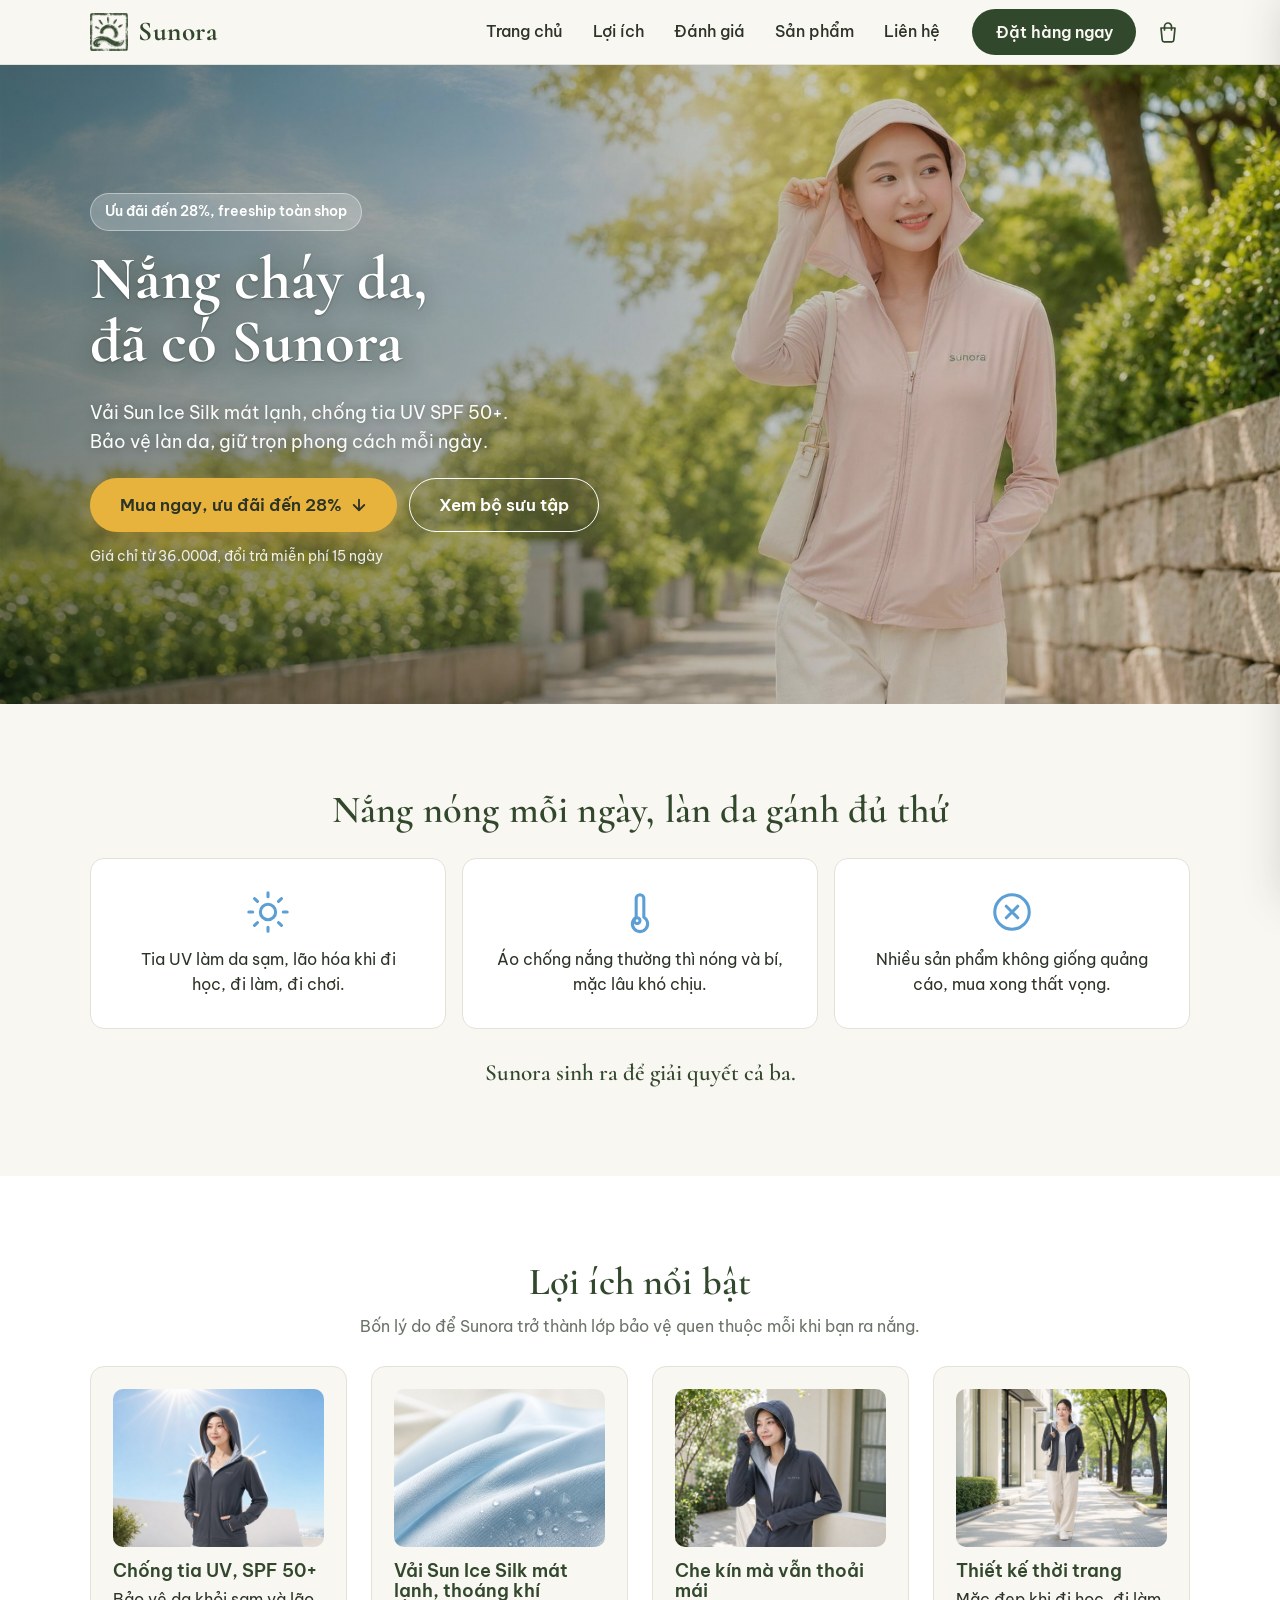
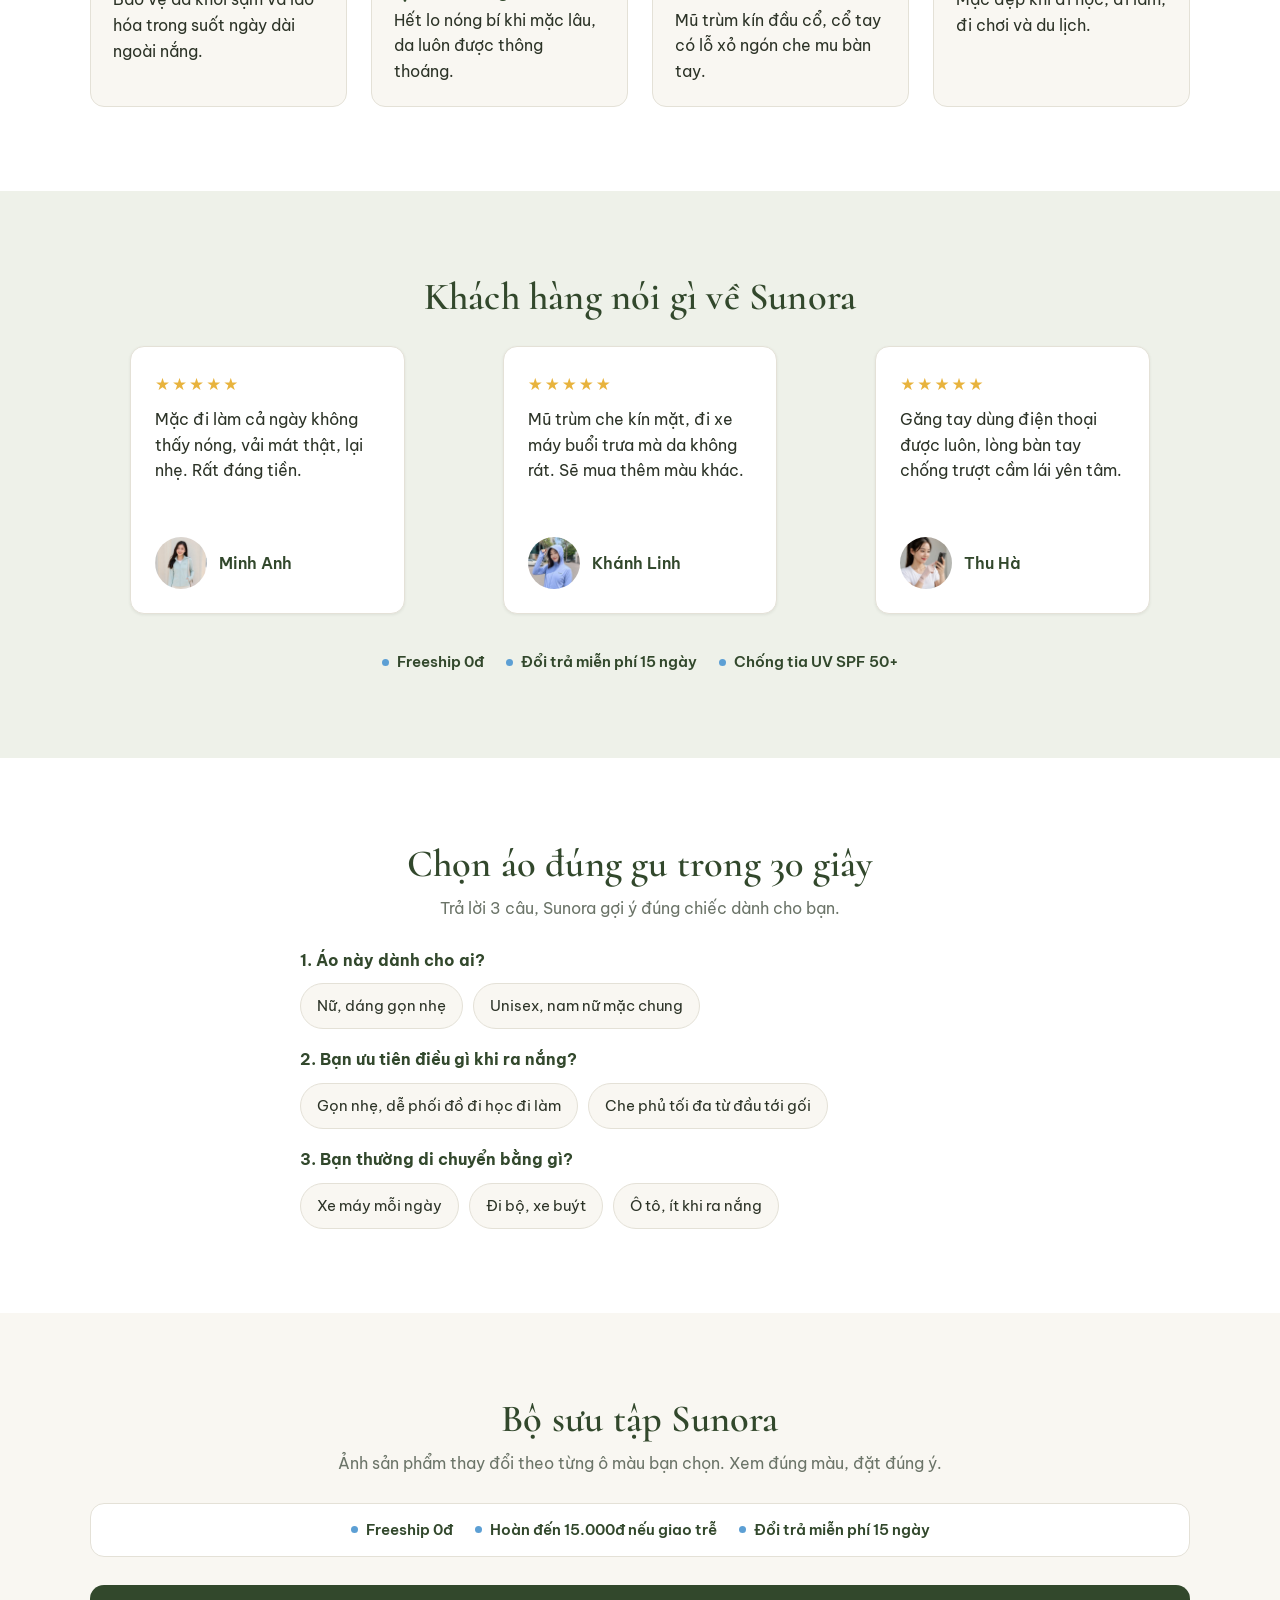
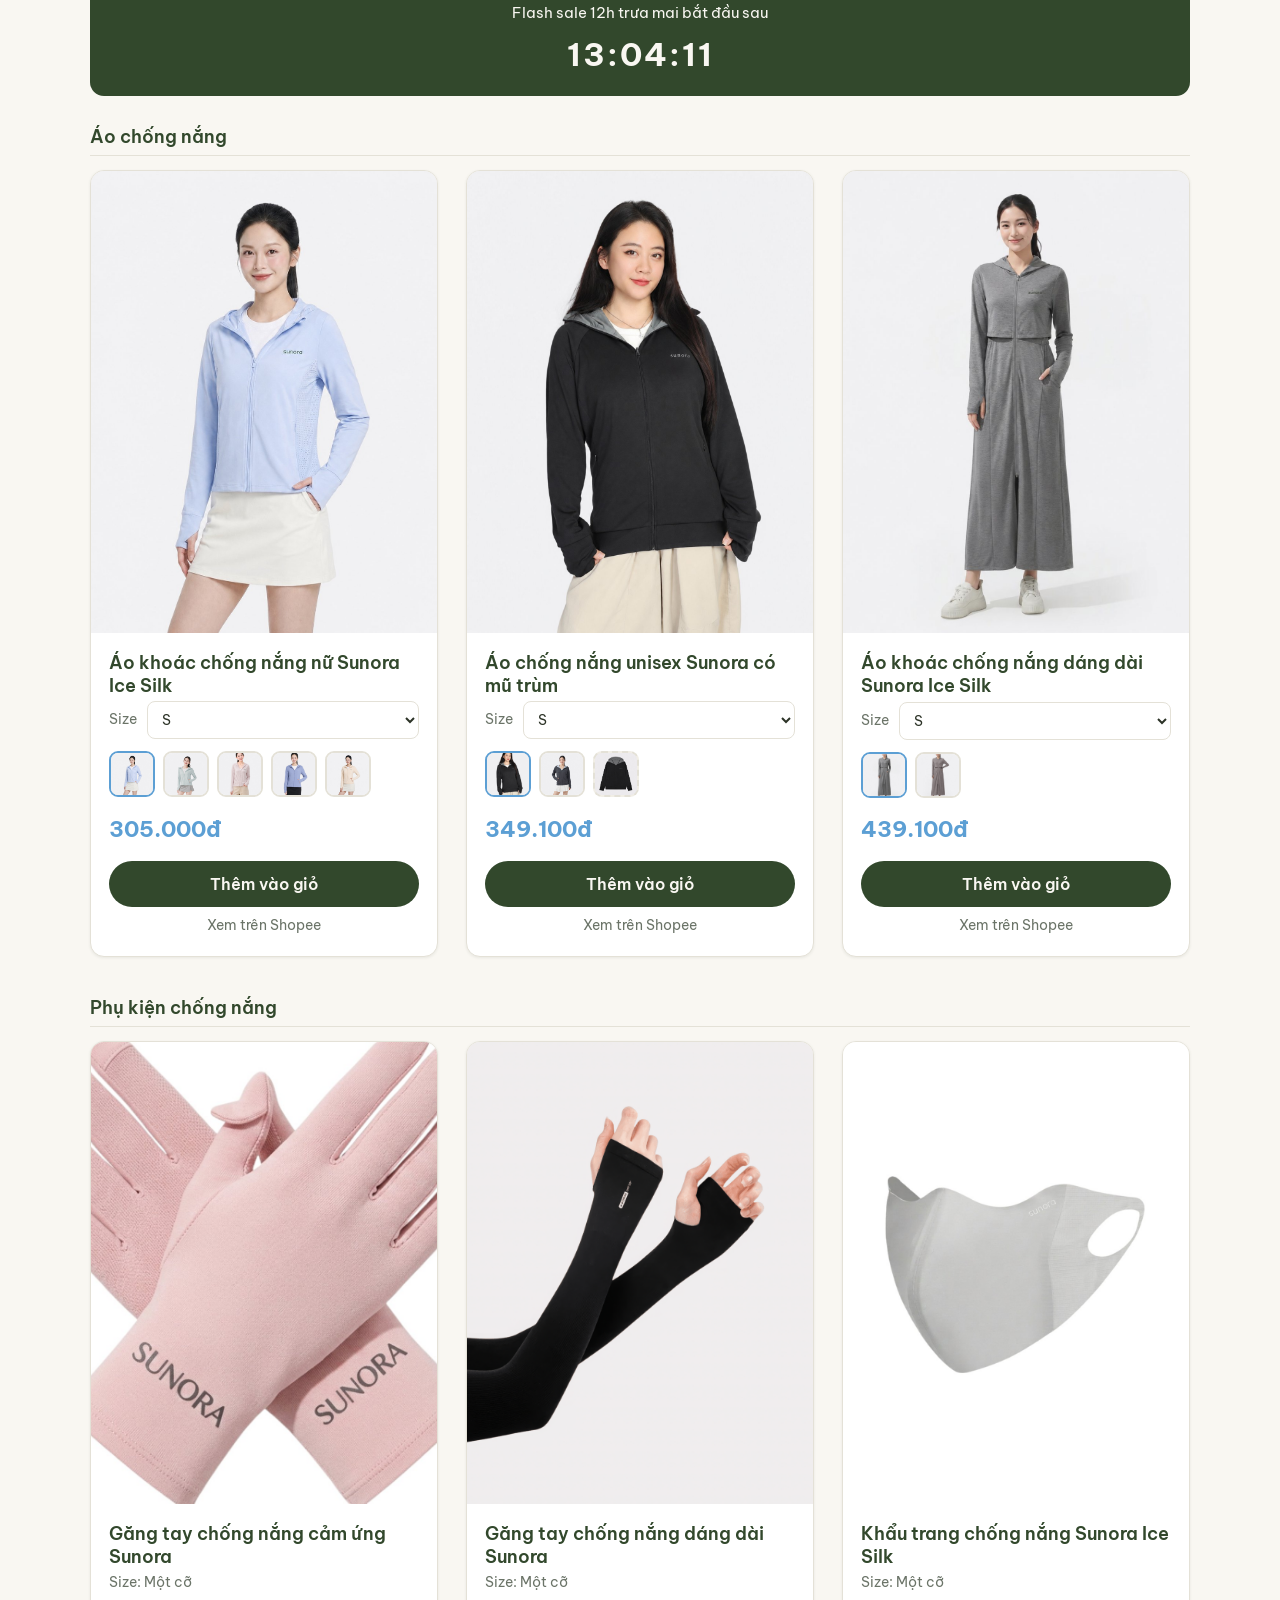
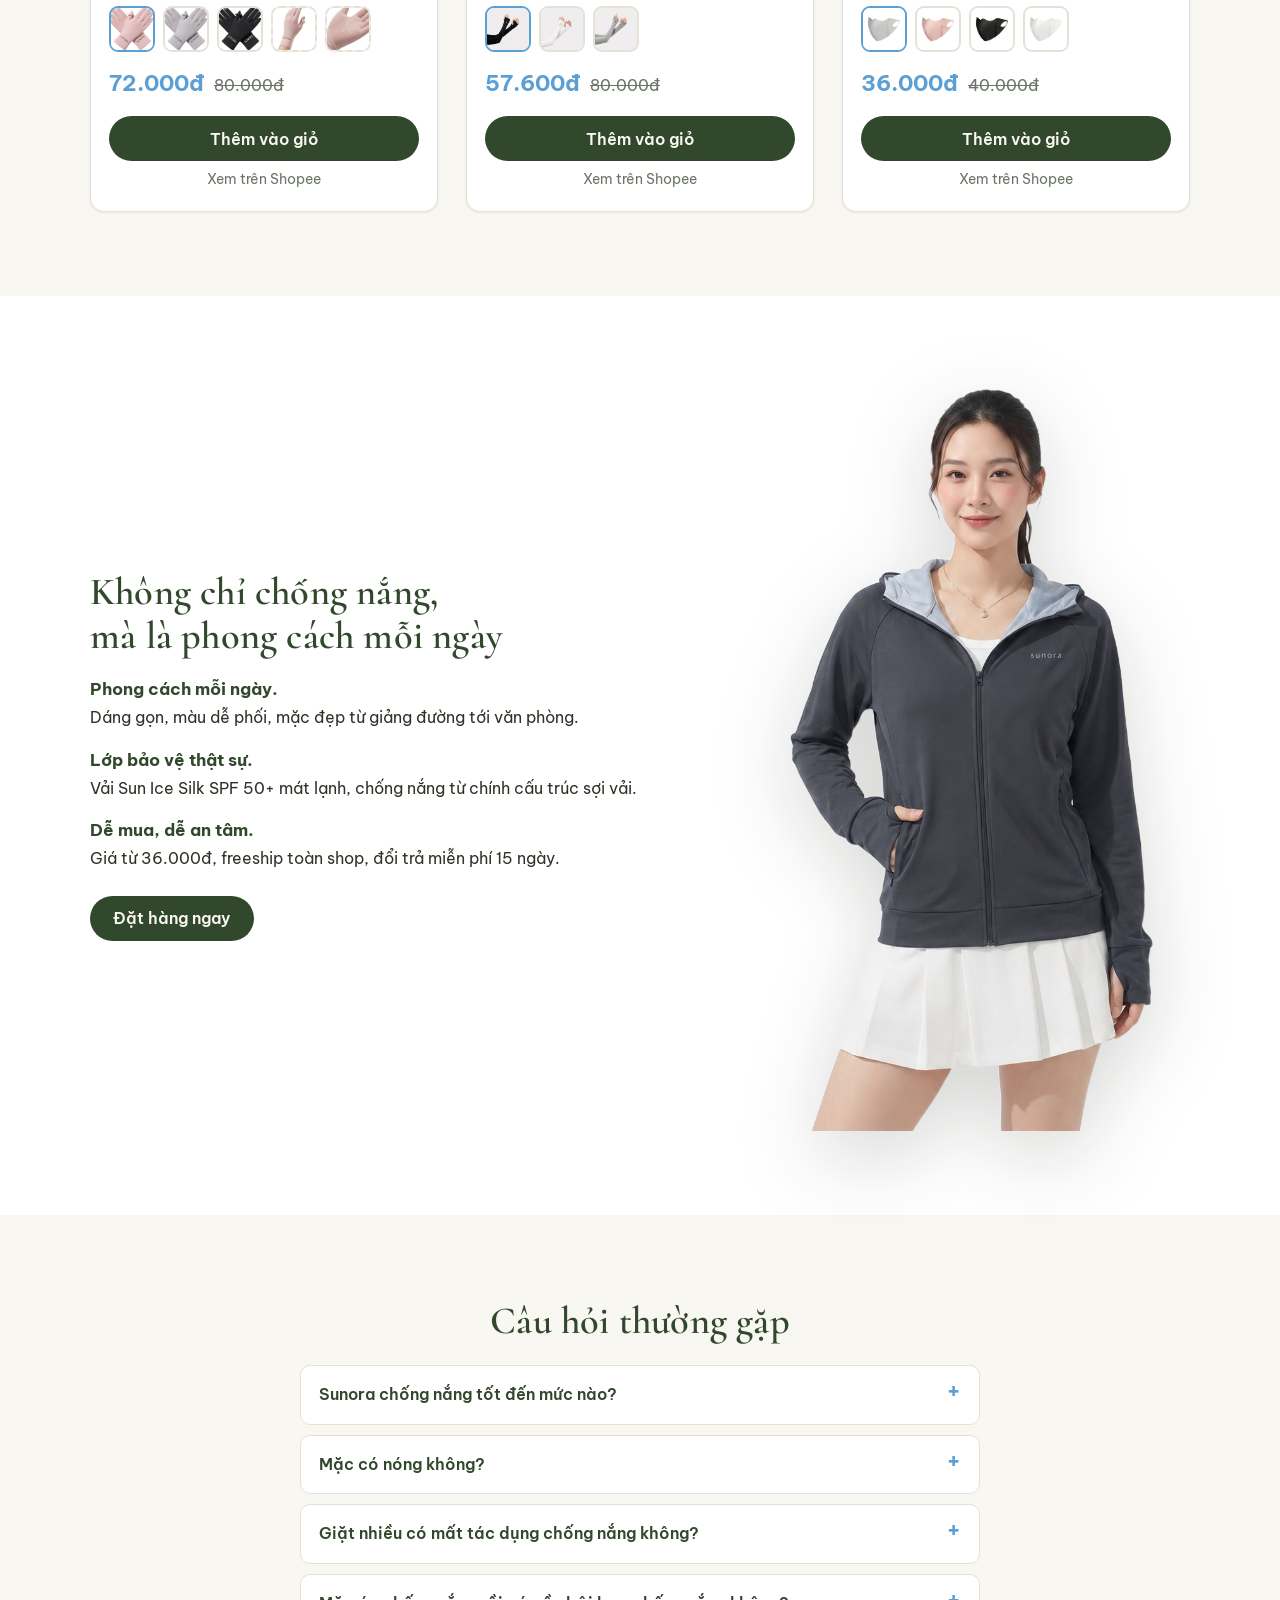
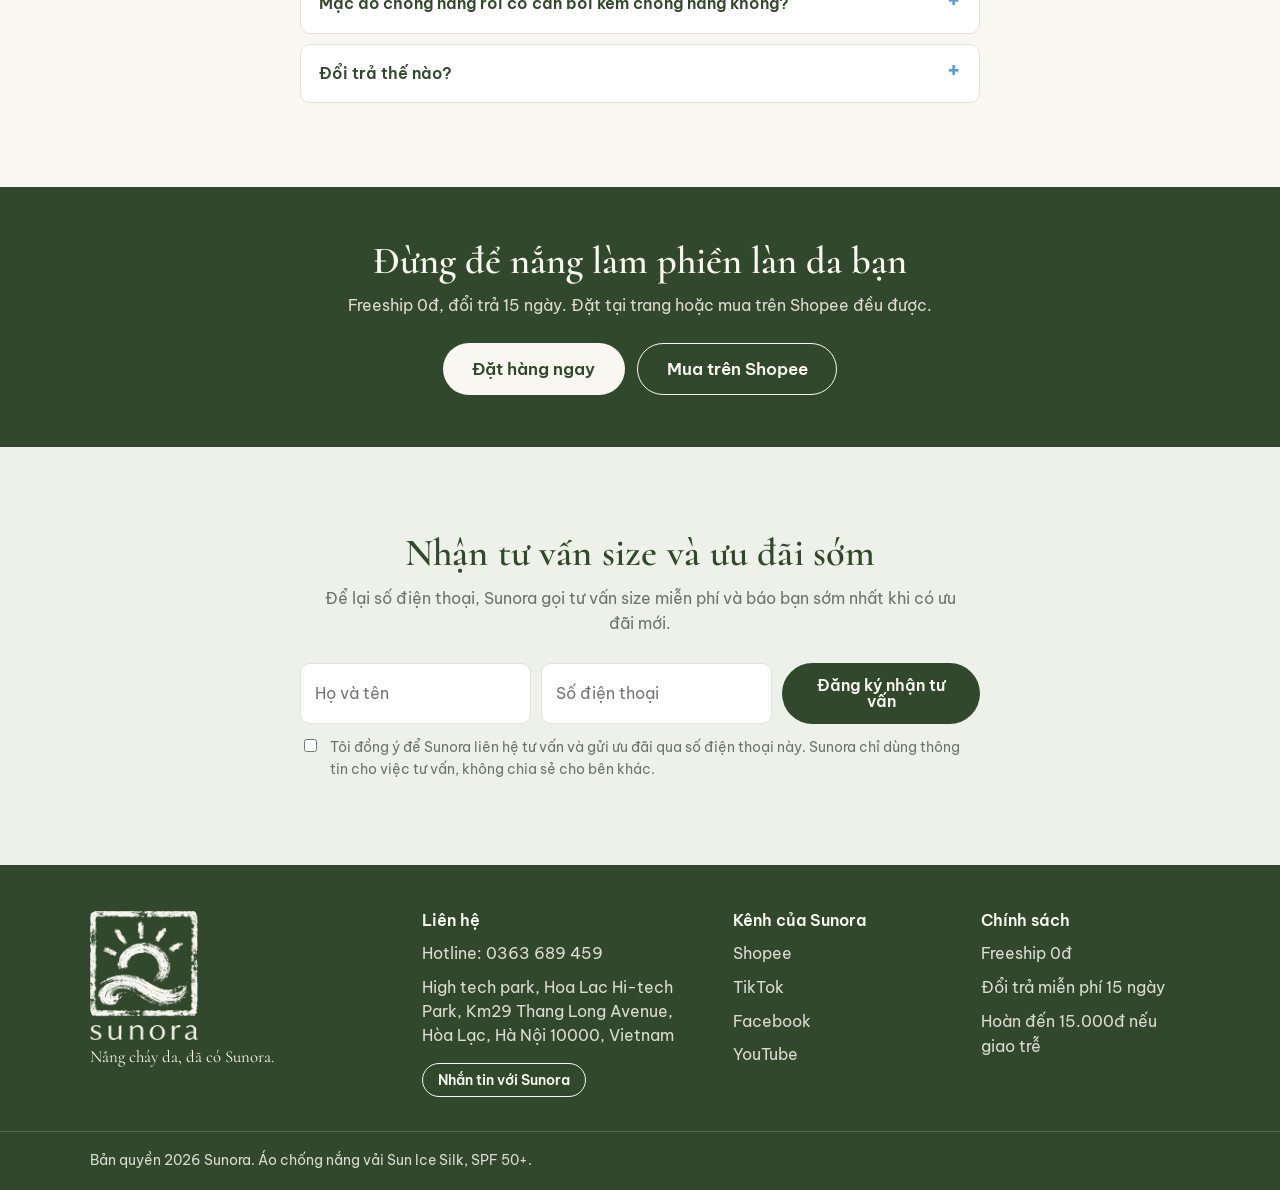
==== commit f4dd2db7: "Strengthen hero CTA, add style quiz and lead capture form CTA hero vang nang kem uu dai va mui ten t" ====
--- a/index.html
+++ b/index.html
@@ -71,7 +71,9 @@
           <h1 class="hero__title">Nắng cháy da,<br>đã có Sunora</h1>
           <p class="hero__sub">Vải Sun Ice Silk mát lạnh,<span class="hero__sub-line2"> chống tia UV SPF 50+.</span><span class="hero__sub-more"> Bảo vệ làn da, giữ trọn phong cách mỗi ngày.</span></p>
           <div class="hero__actions">
-            <a class="btn btn--light btn--lg" href="#luoi-san-pham">Mua ngay</a>
+            <a class="btn btn--cta btn--lg" href="#luoi-san-pham">Mua ngay, ưu đãi đến 28%
+              <svg viewBox="0 0 24 24" width="18" height="18" fill="none" stroke="currentColor" stroke-width="2.4" stroke-linecap="round" stroke-linejoin="round" aria-hidden="true"><path d="M12 5v14M5 12l7 7 7-7"/></svg>
+            </a>
             <a class="btn btn--ghost btn--lg" href="#san-pham">Xem bộ sưu tập</a>
           </div>
           <p class="hero__note">Giá chỉ từ 36.000đ, đổi trả miễn phí 15 ngày</p>
@@ -198,6 +200,46 @@
       </div>
     </section>
 
+    <!-- Quiz chọn áo 30 giây (logic ở script.js phần 6) -->
+    <section class="section quiz" id="quiz-chon-ao">
+      <div class="container quiz__inner">
+        <h2 class="section__title">Chọn áo đúng gu trong 30 giây</h2>
+        <p class="section__lead">Trả lời 3 câu, Sunora gợi ý đúng chiếc dành cho bạn.</p>
+
+        <div class="quiz__step" data-q="0">
+          <p class="quiz__question">1. Áo này dành cho ai?</p>
+          <div class="quiz__opts">
+            <button type="button" class="quiz__opt" aria-pressed="false" data-v="nu">Nữ, dáng gọn nhẹ</button>
+            <button type="button" class="quiz__opt" aria-pressed="false" data-v="unisex">Unisex, nam nữ mặc chung</button>
+          </div>
+        </div>
+        <div class="quiz__step" data-q="1">
+          <p class="quiz__question">2. Bạn ưu tiên điều gì khi ra nắng?</p>
+          <div class="quiz__opts">
+            <button type="button" class="quiz__opt" aria-pressed="false" data-v="gon">Gọn nhẹ, dễ phối đồ đi học đi làm</button>
+            <button type="button" class="quiz__opt" aria-pressed="false" data-v="kin">Che phủ tối đa từ đầu tới gối</button>
+          </div>
+        </div>
+        <div class="quiz__step" data-q="2">
+          <p class="quiz__question">3. Bạn thường di chuyển bằng gì?</p>
+          <div class="quiz__opts">
+            <button type="button" class="quiz__opt" aria-pressed="false" data-v="xemay">Xe máy mỗi ngày</button>
+            <button type="button" class="quiz__opt" aria-pressed="false" data-v="bo">Đi bộ, xe buýt</button>
+            <button type="button" class="quiz__opt" aria-pressed="false" data-v="oto">Ô tô, ít khi ra nắng</button>
+          </div>
+        </div>
+
+        <div class="quiz__result" id="quizResult" role="status" hidden>
+          <p class="quiz__verdict">Chân ái của bạn: <strong id="quizPick"></strong></p>
+          <p class="quiz__extra" id="quizExtra" hidden></p>
+          <div class="quiz__actions">
+            <button type="button" class="btn btn--primary" id="quizGo">Xem sản phẩm này</button>
+            <button type="button" class="quiz__reset" id="quizReset">Làm lại quiz</button>
+          </div>
+        </div>
+      </div>
+    </section>
+
     <!-- 5.6 Sản phẩm -->
     <section class="section products" id="san-pham">
       <div class="container">
@@ -433,6 +475,28 @@
       </div>
     </section>
 
+    <!-- Đăng ký nhận tư vấn (cart.js gửi về cùng hệ thống nhận đơn) -->
+    <section class="section lead" id="tu-van">
+      <div class="container lead__inner">
+        <h2 class="section__title">Nhận tư vấn size và ưu đãi sớm</h2>
+        <p class="section__lead">Để lại số điện thoại, Sunora gọi tư vấn size miễn phí và báo bạn sớm nhất khi có ưu đãi mới.</p>
+        <form class="lead__form" id="leadForm" novalidate>
+          <div class="lead__row">
+            <input id="leadName" name="name" type="text" placeholder="Họ và tên" autocomplete="name" aria-label="Họ và tên">
+            <input id="leadPhone" name="phone" type="tel" placeholder="Số điện thoại" autocomplete="tel" inputmode="tel" aria-label="Số điện thoại">
+            <button type="submit" class="btn btn--primary" id="leadBtn">Đăng ký nhận tư vấn</button>
+          </div>
+          <label class="lead__consent">
+            <input type="checkbox" id="leadConsent">
+            <span>Tôi đồng ý để Sunora liên hệ tư vấn và gửi ưu đãi qua số điện thoại này. Sunora chỉ dùng thông tin cho việc tư vấn, không chia sẻ cho bên khác.</span>
+          </label>
+          <p class="hp-field" aria-hidden="true"><label>Website<input type="text" name="website" tabindex="-1" autocomplete="off"></label></p>
+          <p class="form-error" id="leadErr" hidden></p>
+        </form>
+        <p class="lead__done" id="leadDone" hidden>Sunora đã nhận thông tin của bạn. Đội tư vấn sẽ gọi trong hôm nay, bạn để ý điện thoại nhé.</p>
+      </div>
+    </section>
+
   </main>
 
   <!-- 5.10 Footer -->
--- a/styles.css
+++ b/styles.css
@@ -685,3 +685,60 @@
 }
 .sale-countdown.is-live .sale-countdown__timer { color: #FFD54F; }
 .sale-countdown__voucher { margin: 6px 0 0; font-size: .85rem; color: rgba(249, 247, 242, .85); }
+
+/* =========================================================================
+   CTA HERO NỔI BẬT + QUIZ CHỌN ÁO + FORM TƯ VẤN
+   ========================================================================= */
+/* Nút CTA chính của hero: vàng nắng (token --star), nổi trên nền video tối */
+.btn--cta {
+  background: var(--star); color: #2C3327;
+  box-shadow: 0 10px 26px rgba(232, 179, 61, .38);
+}
+.btn--cta:hover {
+  background: #DBA22F; transform: translateY(-1px);
+  box-shadow: 0 12px 30px rgba(232, 179, 61, .5);
+}
+.btn--cta svg { flex: 0 0 auto; }
+
+/* Quiz chọn áo */
+.quiz { background: var(--white); }
+.quiz__inner { max-width: 760px; margin-inline: auto; }
+.quiz__step { margin-top: 18px; }
+.quiz__question { font-weight: 700; color: var(--moss); margin: 0 0 10px; }
+.quiz__opts { display: flex; flex-wrap: wrap; gap: 10px; }
+.quiz__opt {
+  padding: 10px 16px; border-radius: 999px; border: 1.6px solid var(--line);
+  background: var(--cream); color: var(--ink); cursor: pointer;
+  font: inherit; font-size: .95rem; transition: background .15s, border-color .15s, color .15s;
+}
+.quiz__opt:hover { border-color: var(--moss); }
+.quiz__opt.is-picked { background: var(--moss); border-color: var(--moss); color: var(--cream); }
+.quiz__result { margin-top: 24px; background: var(--tint); border-radius: var(--radius); padding: 18px 20px; }
+.quiz__verdict { margin: 0 0 4px; font-size: 1.1rem; }
+.quiz__verdict strong { color: var(--moss); }
+.quiz__extra { margin: 0 0 12px; color: var(--muted); }
+.quiz__actions { display: flex; align-items: center; gap: 16px; flex-wrap: wrap; }
+.quiz__reset {
+  background: none; border: 0; cursor: pointer; padding: 0;
+  color: var(--blue-dark); font: inherit; font-weight: 600; text-decoration: underline;
+}
+.product--spotlight { outline: 3px solid var(--star); outline-offset: 4px; }
+
+/* Form đăng ký tư vấn */
+.lead { background: var(--tint); }
+.lead__inner { max-width: 760px; margin-inline: auto; }
+.lead__row { display: grid; gap: 10px; }
+.lead__row input {
+  padding: 12px 14px; border: 1px solid var(--line); border-radius: 10px;
+  font: inherit; color: var(--ink); background: var(--white);
+}
+.lead__row input:focus { outline: 2px solid var(--moss); outline-offset: 1px; }
+.lead__consent {
+  display: flex; gap: 10px; align-items: flex-start; margin-top: 12px;
+  font-size: .88rem; color: var(--muted); cursor: pointer;
+}
+.lead__consent input { margin-top: 3px; flex: 0 0 auto; }
+.lead__done { color: var(--moss); font-weight: 600; margin: 8px 0 0; }
+@media (min-width: 769px) {
+  .lead__row { grid-template-columns: 1.2fr 1fr auto; }
+}
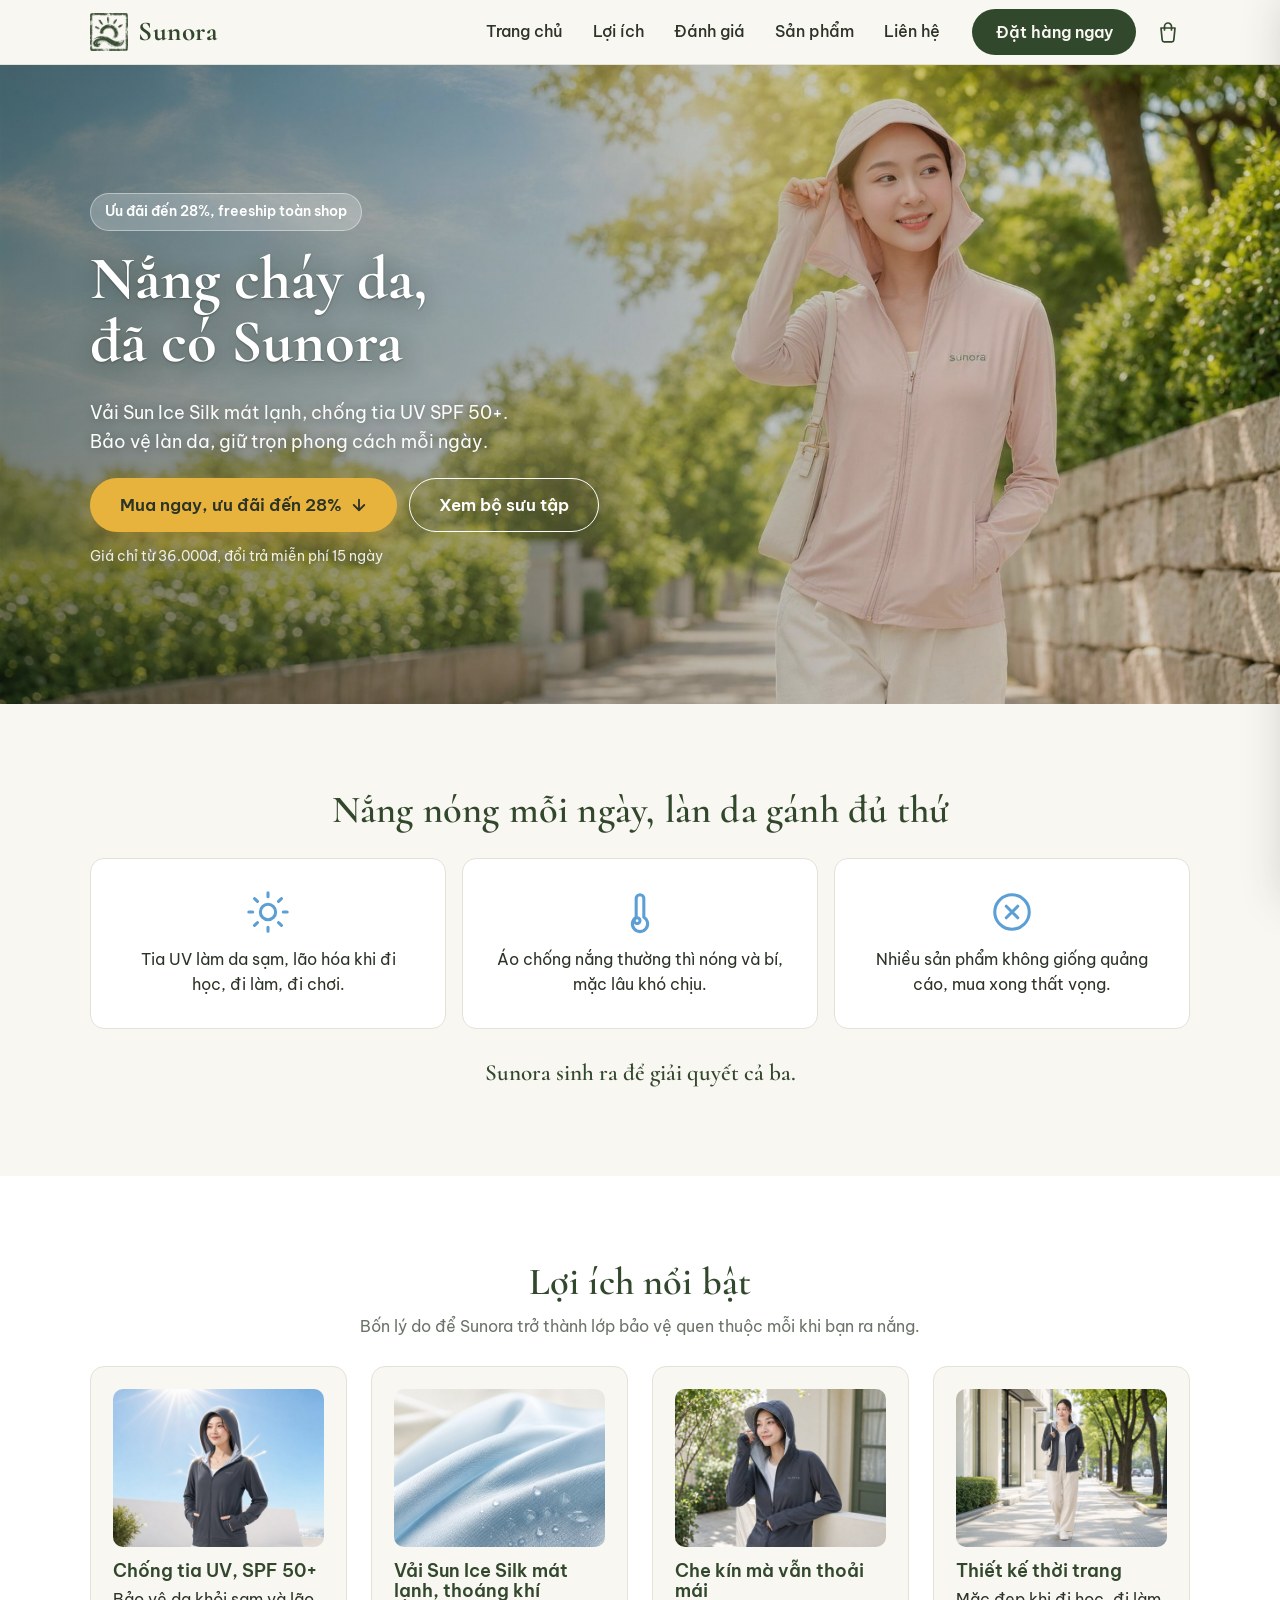
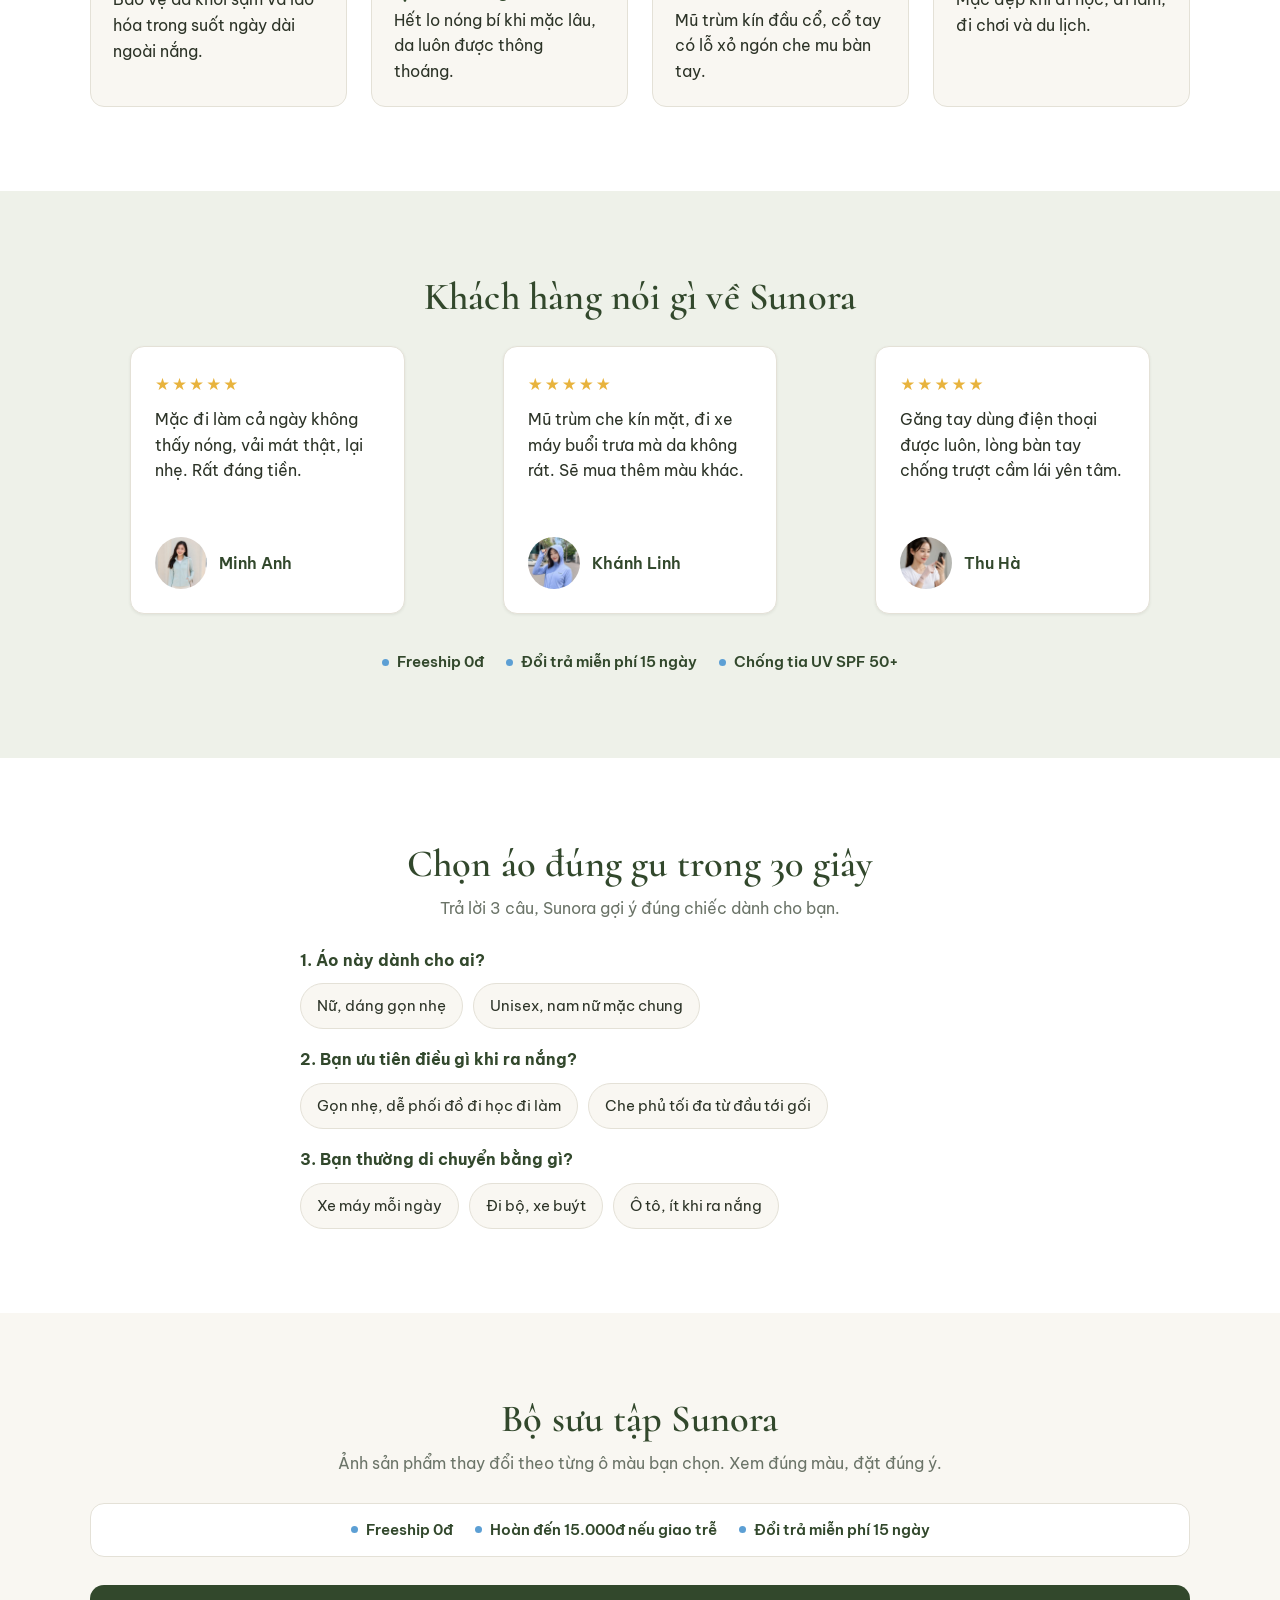
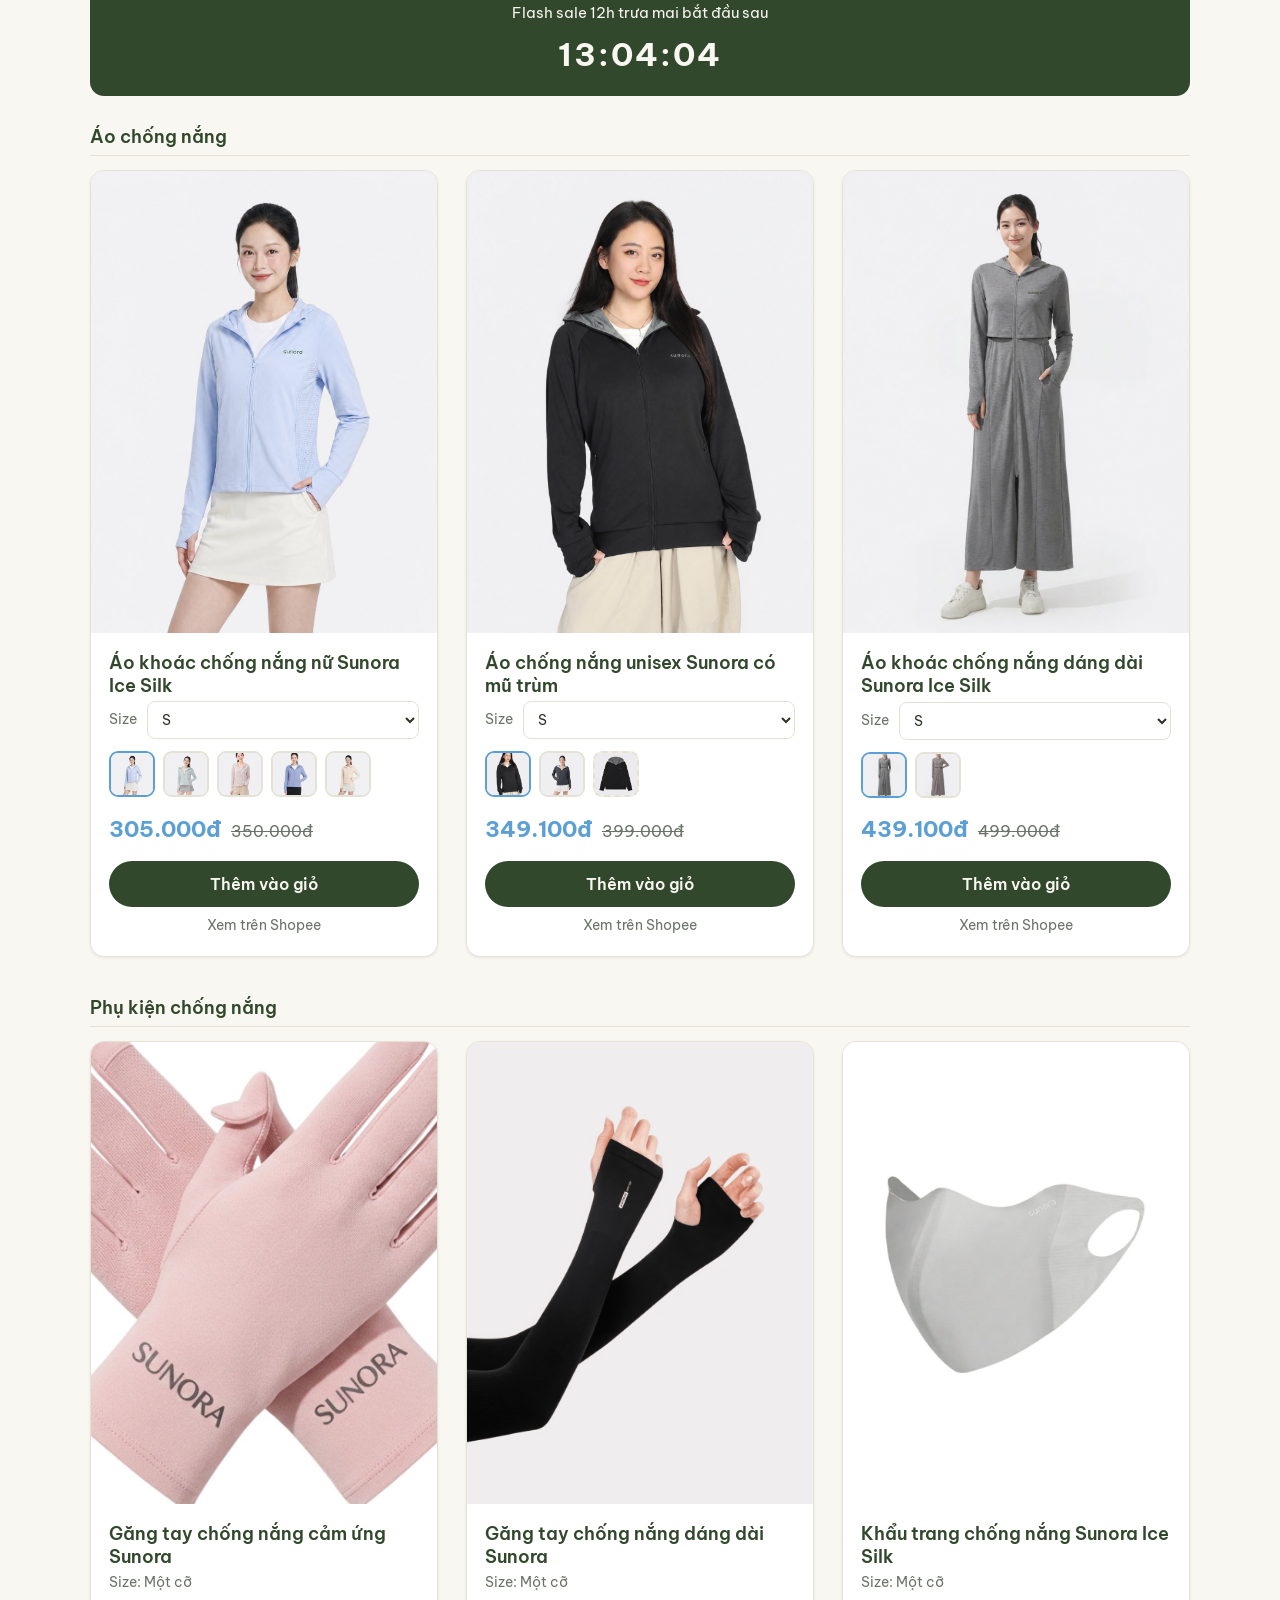
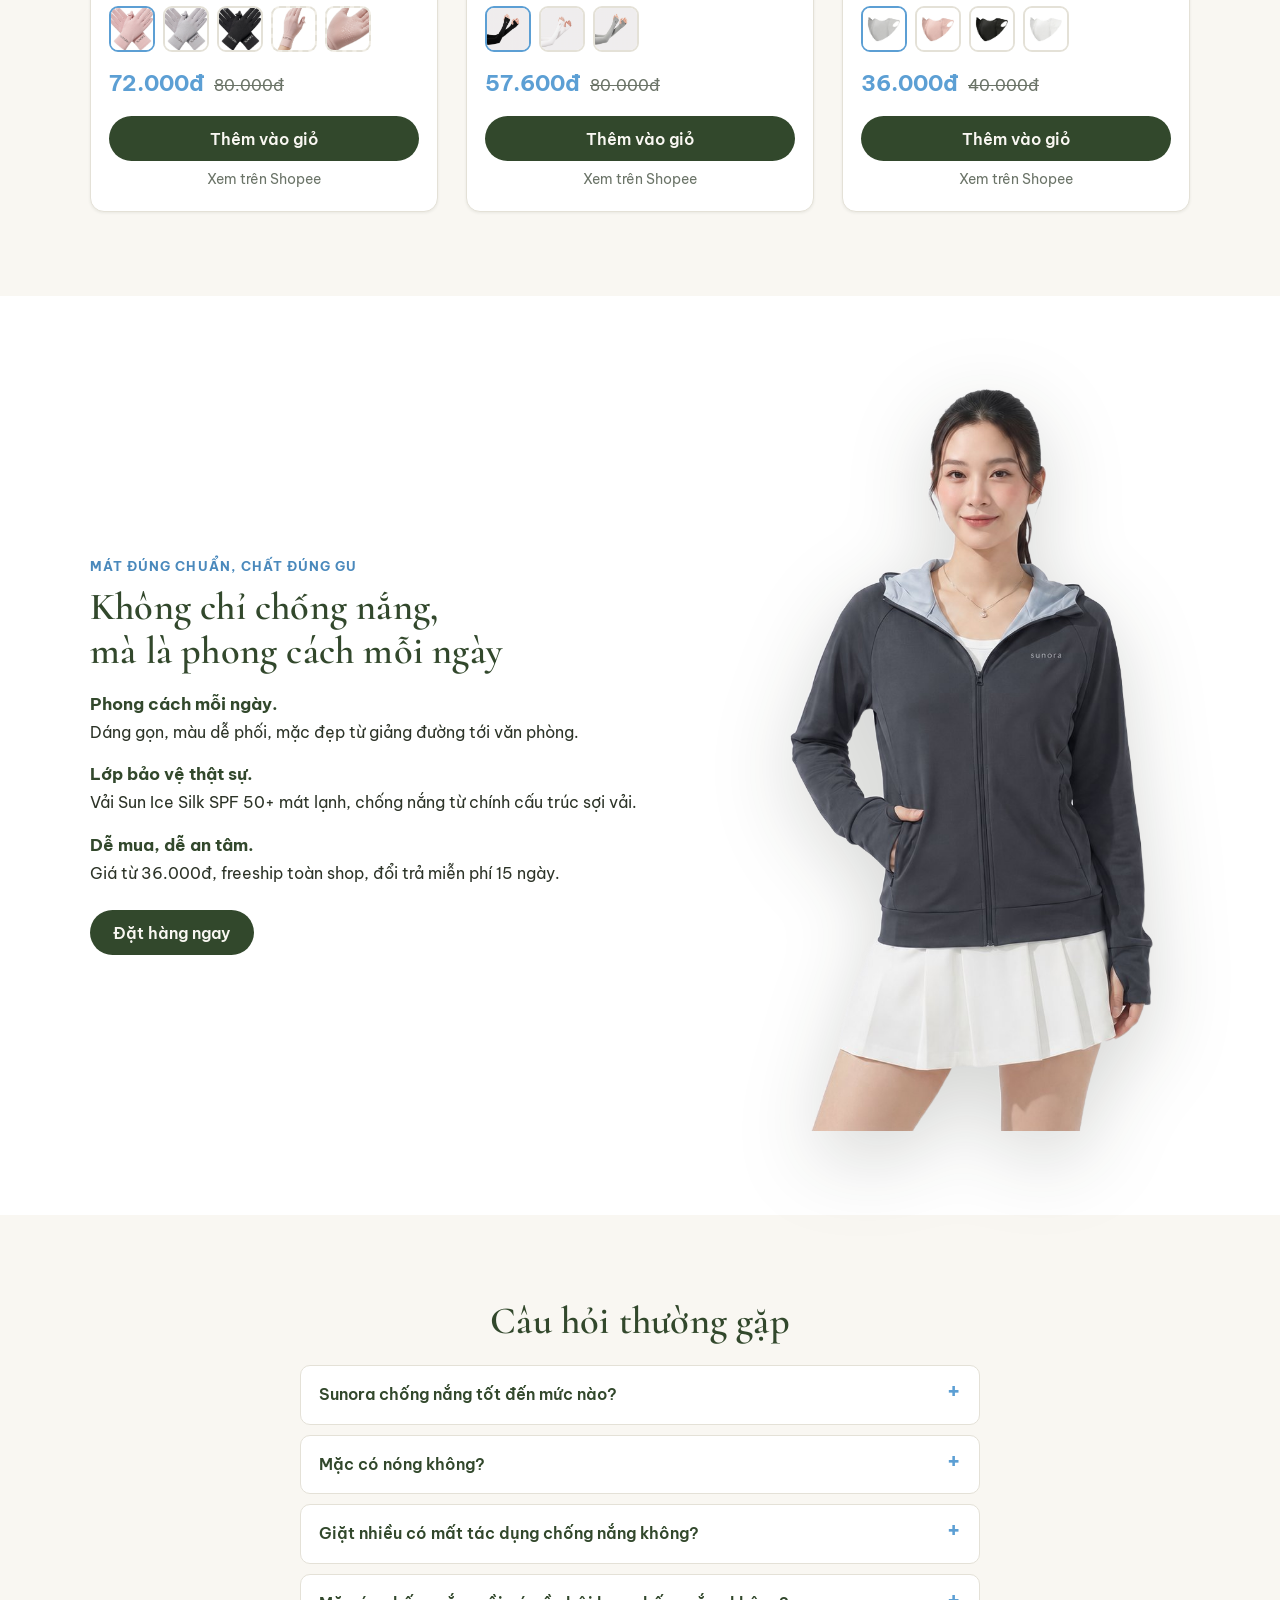
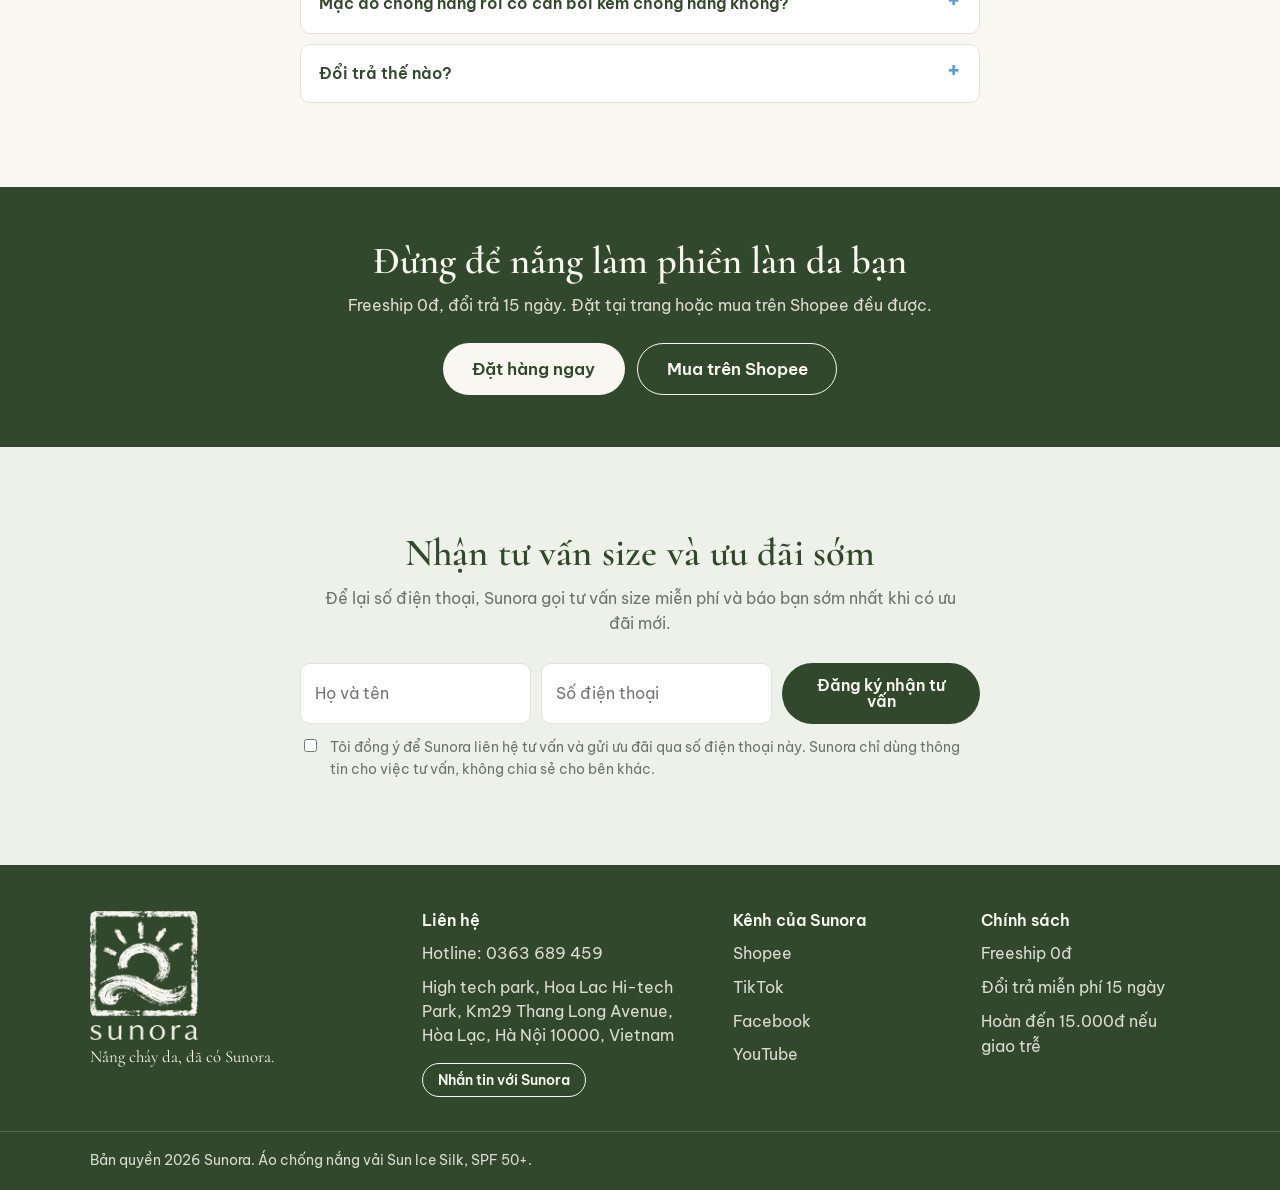
==== commit f934c56c: "Add standard strike-through prices, key message line and UTM order source Gia goc theo bang gia chua" ====
--- a/index.html
+++ b/index.html
@@ -282,7 +282,7 @@
                 <button type="button" class="thumb" data-target="p1-img" data-img="assets/s1001-tim.png" data-alt="Áo khoác chống nắng nữ Sunora Ice Silk màu tím" aria-label="Màu Tím" aria-pressed="false"><img src="assets/s1001-tim.png" alt="" loading="lazy"></button>
                 <button type="button" class="thumb" data-target="p1-img" data-img="assets/s1001-be.png" data-alt="Áo khoác chống nắng nữ Sunora Ice Silk màu be" aria-label="Màu Be" aria-pressed="false"><img src="assets/s1001-be.png" alt="" loading="lazy"></button>
               </div>
-              <p class="price"><span class="price__now">305.000đ</span></p>
+              <p class="price"><span class="price__now">305.000đ</span> <span class="price__old">350.000đ</span></p>
               <button type="button" class="btn btn--primary btn--block add-to-cart">Thêm vào giỏ</button>
               <a class="product__shopee-link" href="https://shopee.vn/%C3%81o-kho%C3%A1c-ch%E1%BB%91ng-n%E1%BA%AFng-n%E1%BB%AF-SUNORA-Sun-Ice-Silk-si%C3%AAu-m%C3%A1t-l%E1%BA%A1nh-tho%C3%A1ng-kh%C3%AD-th%E1%BB%9Di-trang-S1001-i.666029920.53611933000?extraParams=%7B%22display_model_id%22%3A411037624877%2C%22model_selection_logic%22%3A3%7D" target="_blank" rel="noopener">Xem trên Shopee</a>
             </div>
@@ -306,7 +306,7 @@
                 <button type="button" class="thumb" data-target="p2-img" data-img="assets/s1002-xam.png" data-alt="Áo chống nắng unisex Sunora có mũ trùm màu xám đậm" aria-label="Màu Xám đậm" aria-pressed="false"><img src="assets/s1002-xam.png" alt="" loading="lazy"></button>
                 <button type="button" class="thumb thumb--detail" data-target="p2-img" data-img="assets/s1002-den-flatlay.png" data-alt="Áo chống nắng unisex Sunora màu đen chụp trải phẳng" aria-label="Ảnh trải phẳng" aria-pressed="false"><img src="assets/s1002-den-flatlay.png" alt="" loading="lazy"></button>
               </div>
-              <p class="price"><span class="price__now">349.100đ</span></p>
+              <p class="price"><span class="price__now">349.100đ</span> <span class="price__old">399.000đ</span></p>
               <button type="button" class="btn btn--primary btn--block add-to-cart">Thêm vào giỏ</button>
               <a class="product__shopee-link" href="https://shopee.vn/%C3%81o-ch%E1%BB%91ng-n%E1%BA%AFng-%C4%91a-n%C4%83ng-Unisex-SUNORA-c%C3%B3-m%C5%A9-tr%C3%B9m-k%C3%ADn-m%E1%BA%B7t-ch%E1%BB%91ng-tia-UV-v%E1%BA%A3i-tho%C3%A1ng-kh%C3%AD-th%E1%BB%9Di-trang-S1002-i.666029920.45011953763?extraParams=%7B%22display_model_id%22%3A366037905629%2C%22model_selection_logic%22%3A3%7D" target="_blank" rel="noopener">Xem trên Shopee</a>
             </div>
@@ -329,7 +329,7 @@
                 <button type="button" class="thumb is-active" data-target="p4-img" data-img="assets/s1004-xam.jpg" data-alt="Áo khoác chống nắng dáng dài Sunora Ice Silk màu xám" aria-label="Màu Xám" aria-pressed="true"><img src="assets/s1004-xam.jpg" alt="" loading="lazy"></button>
                 <button type="button" class="thumb" data-target="p4-img" data-img="assets/s1004-nau-nhat.jpg" data-alt="Áo khoác chống nắng dáng dài Sunora Ice Silk màu nâu nhạt" aria-label="Màu Nâu nhạt" aria-pressed="false"><img src="assets/s1004-nau-nhat.jpg" alt="" loading="lazy"></button>
               </div>
-              <p class="price"><span class="price__now">439.100đ</span></p>
+              <p class="price"><span class="price__now">439.100đ</span> <span class="price__old">499.000đ</span></p>
               <button type="button" class="btn btn--primary btn--block add-to-cart">Thêm vào giỏ</button>
               <a class="product__shopee-link" href="https://shopee.vn/%C3%81o-kho%C3%A1c-ch%E1%BB%91ng-n%E1%BA%AFng-N%E1%BB%AF-c%C3%B3-t%C3%BAi-h%E1%BB%99p-ch%E1%BB%91ng-tia-UV-SUNORA-Sun-Ice-Silk-d%C3%A1ng-d%C3%A0i-tho%C3%A1ng-m%C3%A1t-S1004-i.666029920.51112268284?extraParams=%7B%22display_model_id%22%3A386064837664%2C%22model_selection_logic%22%3A3%7D" target="_blank" rel="noopener">Xem trên Shopee</a>
             </div>
@@ -411,6 +411,7 @@
     <section class="section why">
       <div class="container why__inner">
         <div class="why__copy">
+          <p class="why__eyebrow">Mát đúng chuẩn, chất đúng gu</p>
           <h2 class="section__title section__title--left">Không chỉ chống nắng,<span class="why__title-line2"> mà là phong cách mỗi ngày</span></h2>
           <ul class="why__list">
             <li>
--- a/styles.css
+++ b/styles.css
@@ -742,3 +742,10 @@
 @media (min-width: 769px) {
   .lead__row { grid-template-columns: 1.2fr 1fr auto; }
 }
+
+/* Key message của campaign đặt trên tiêu đề khối value proposition */
+.why__eyebrow {
+  margin: 0 0 8px; color: var(--blue-dark);
+  font-size: .82rem; font-weight: 700;
+  letter-spacing: .08em; text-transform: uppercase;
+}
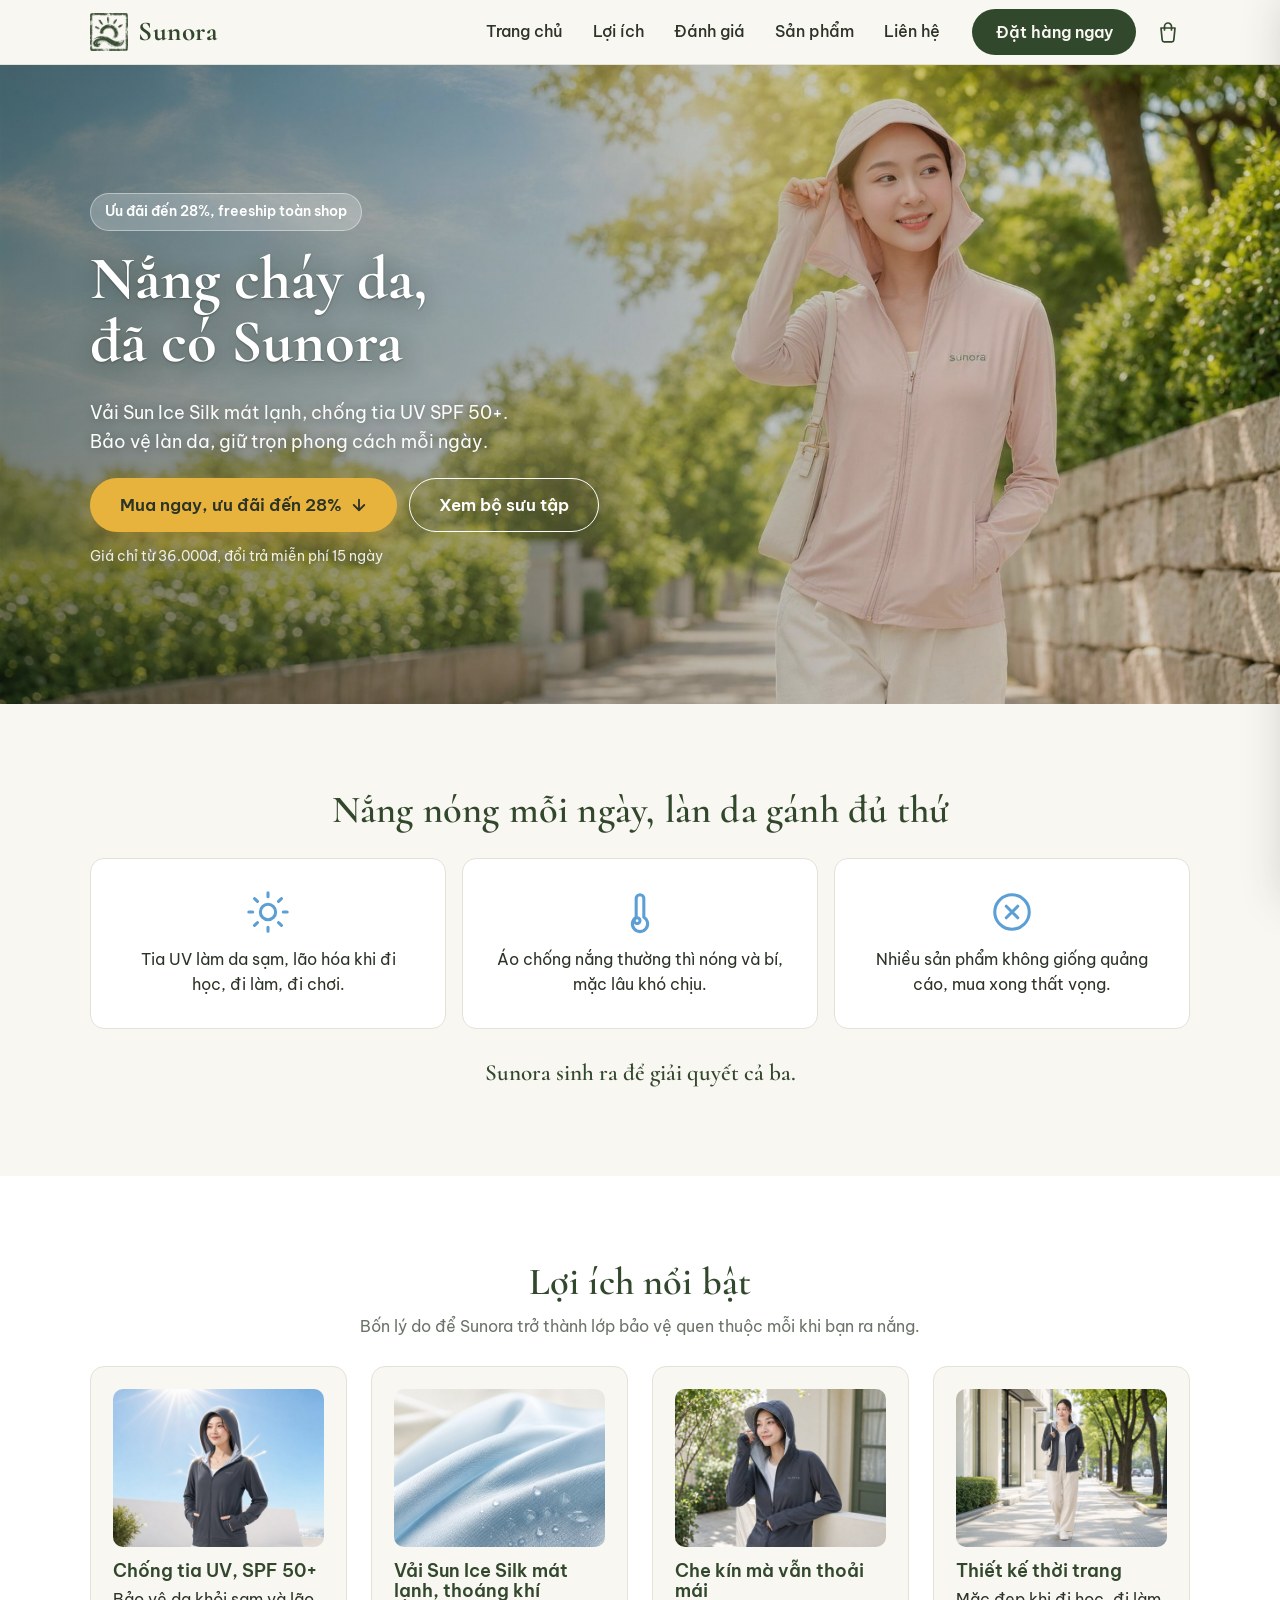
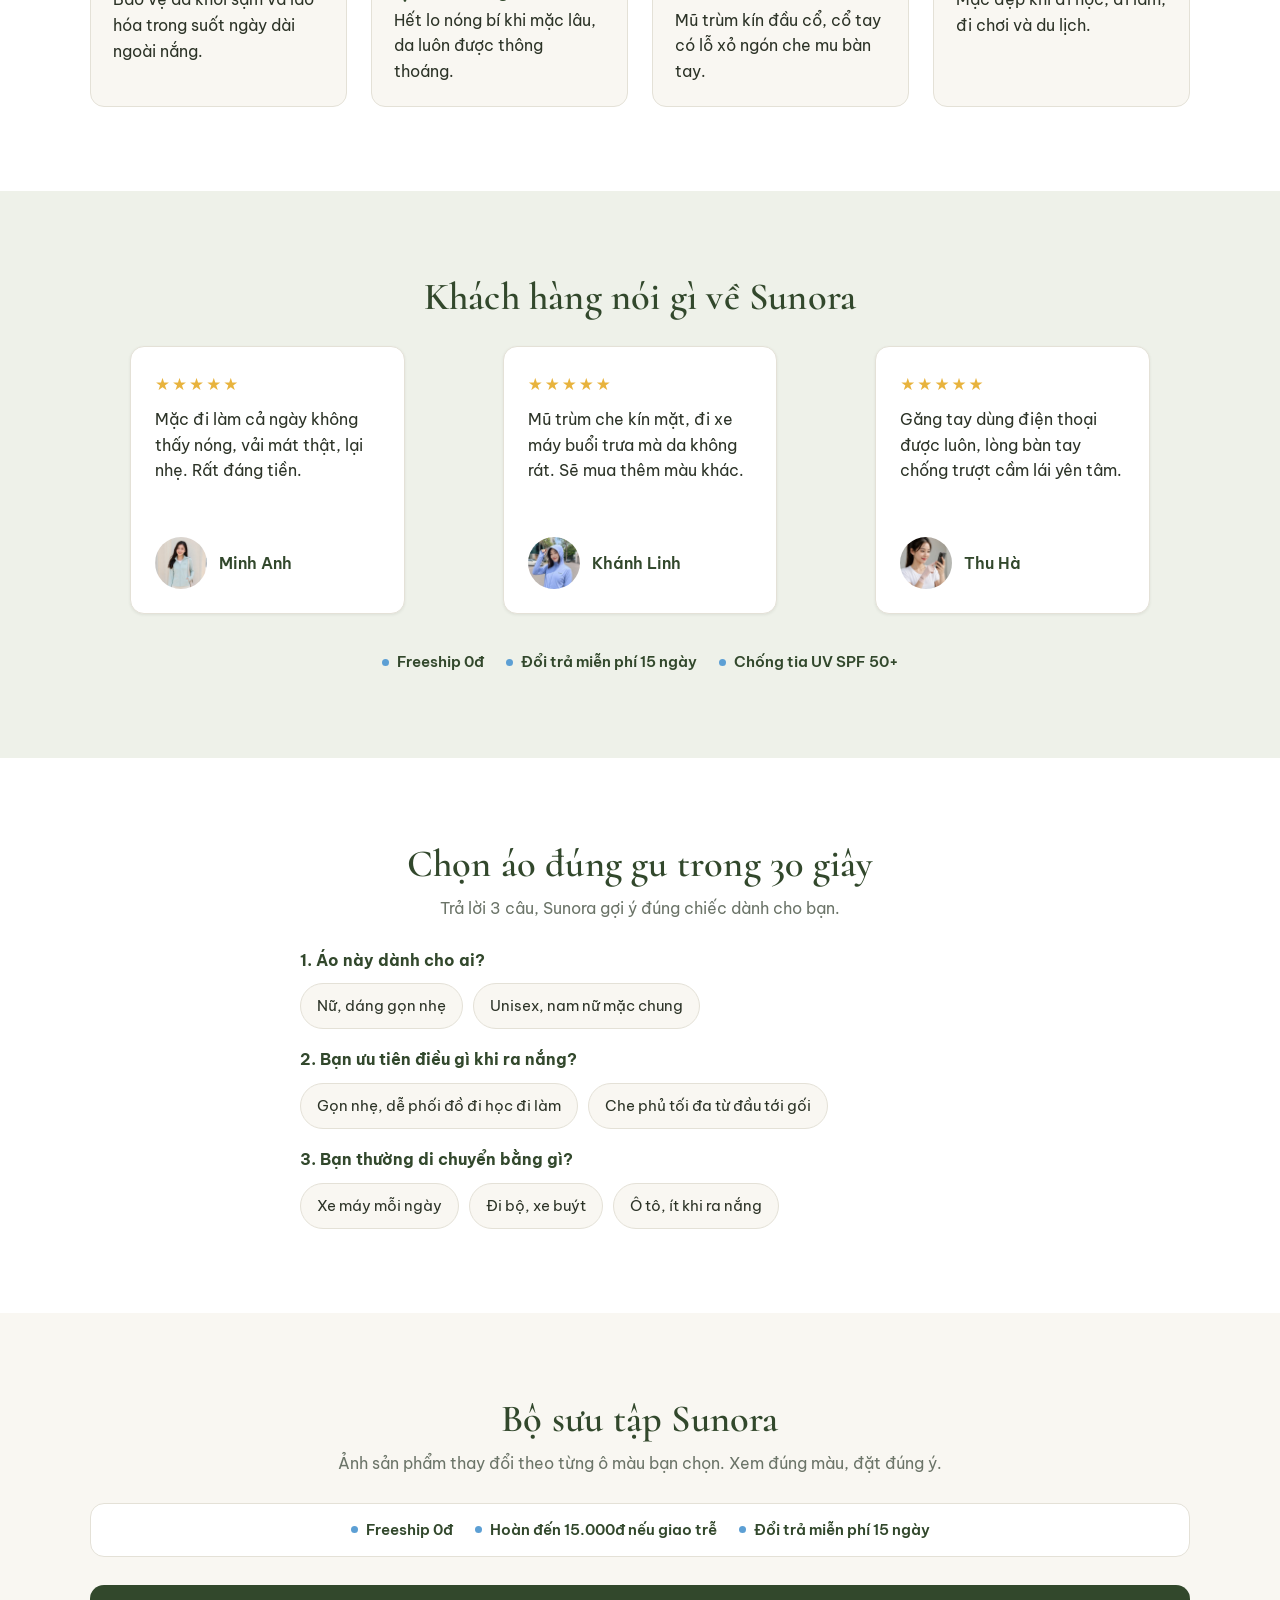
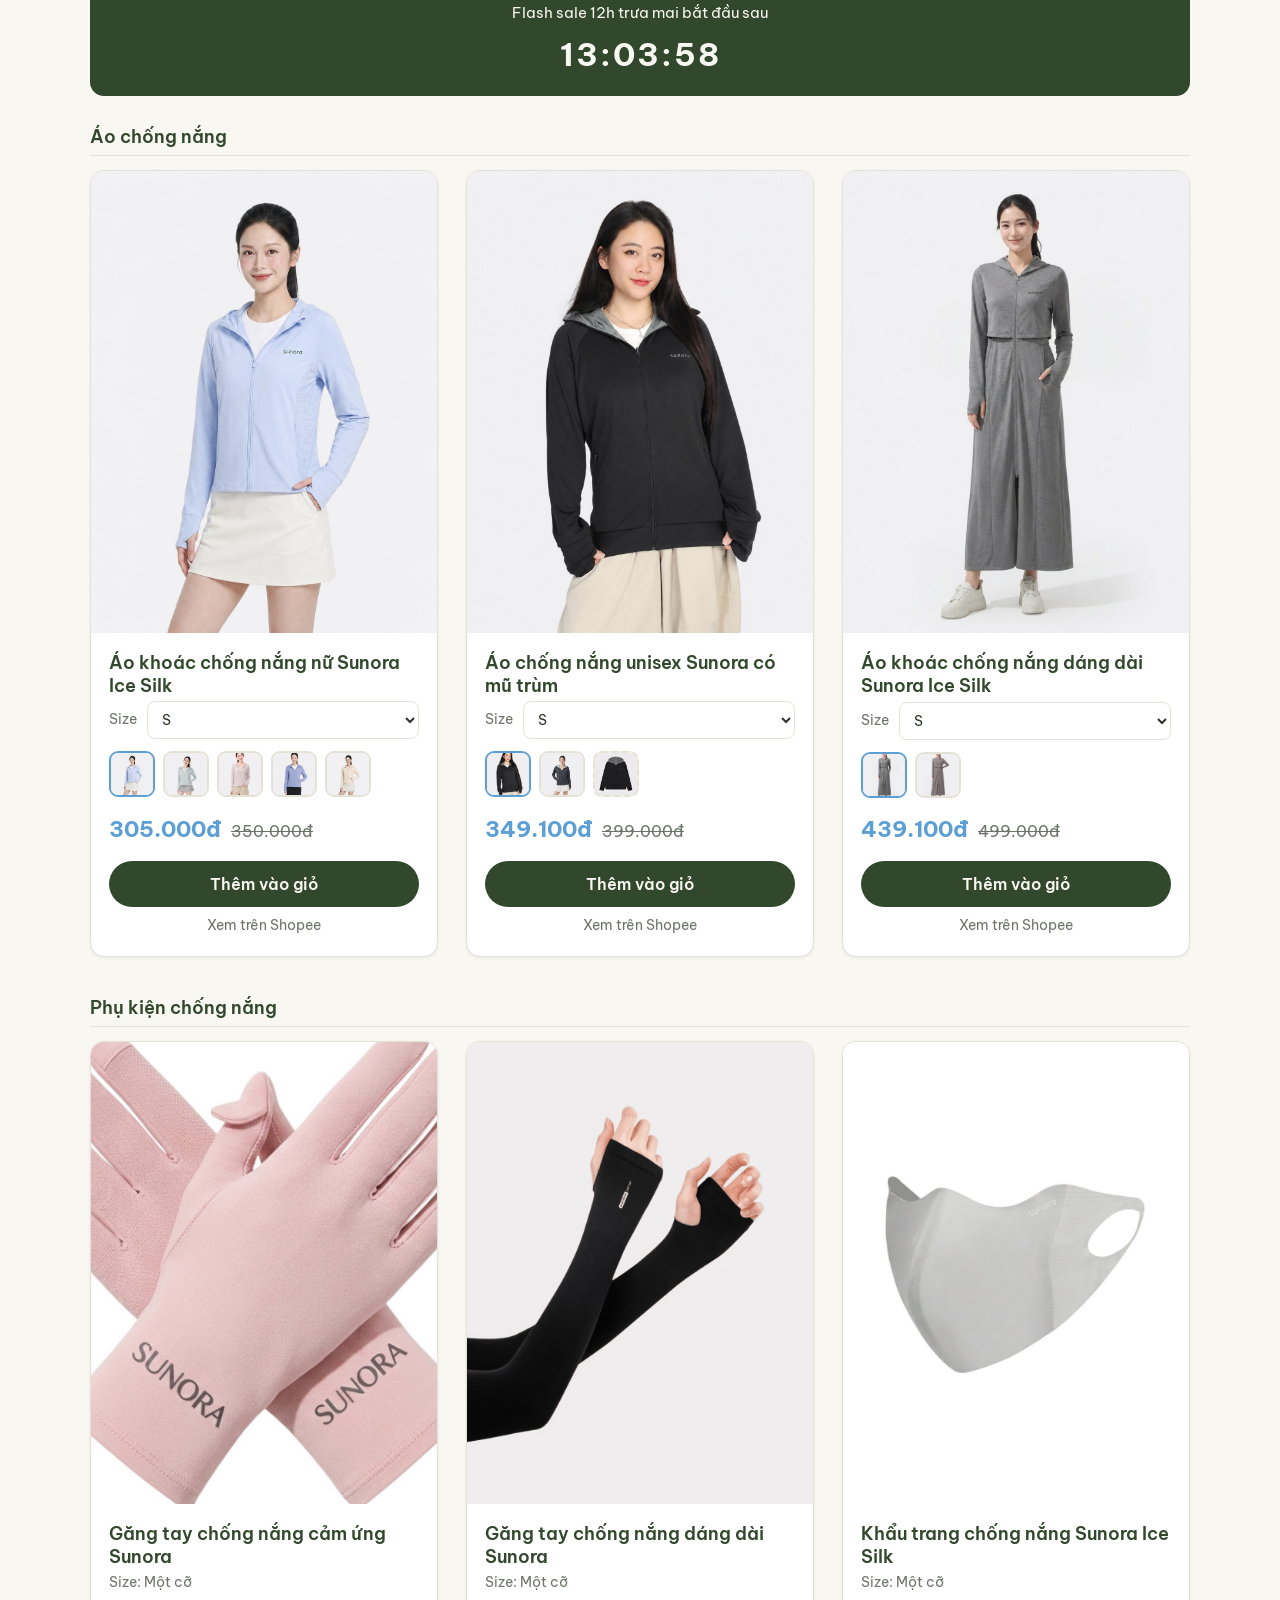
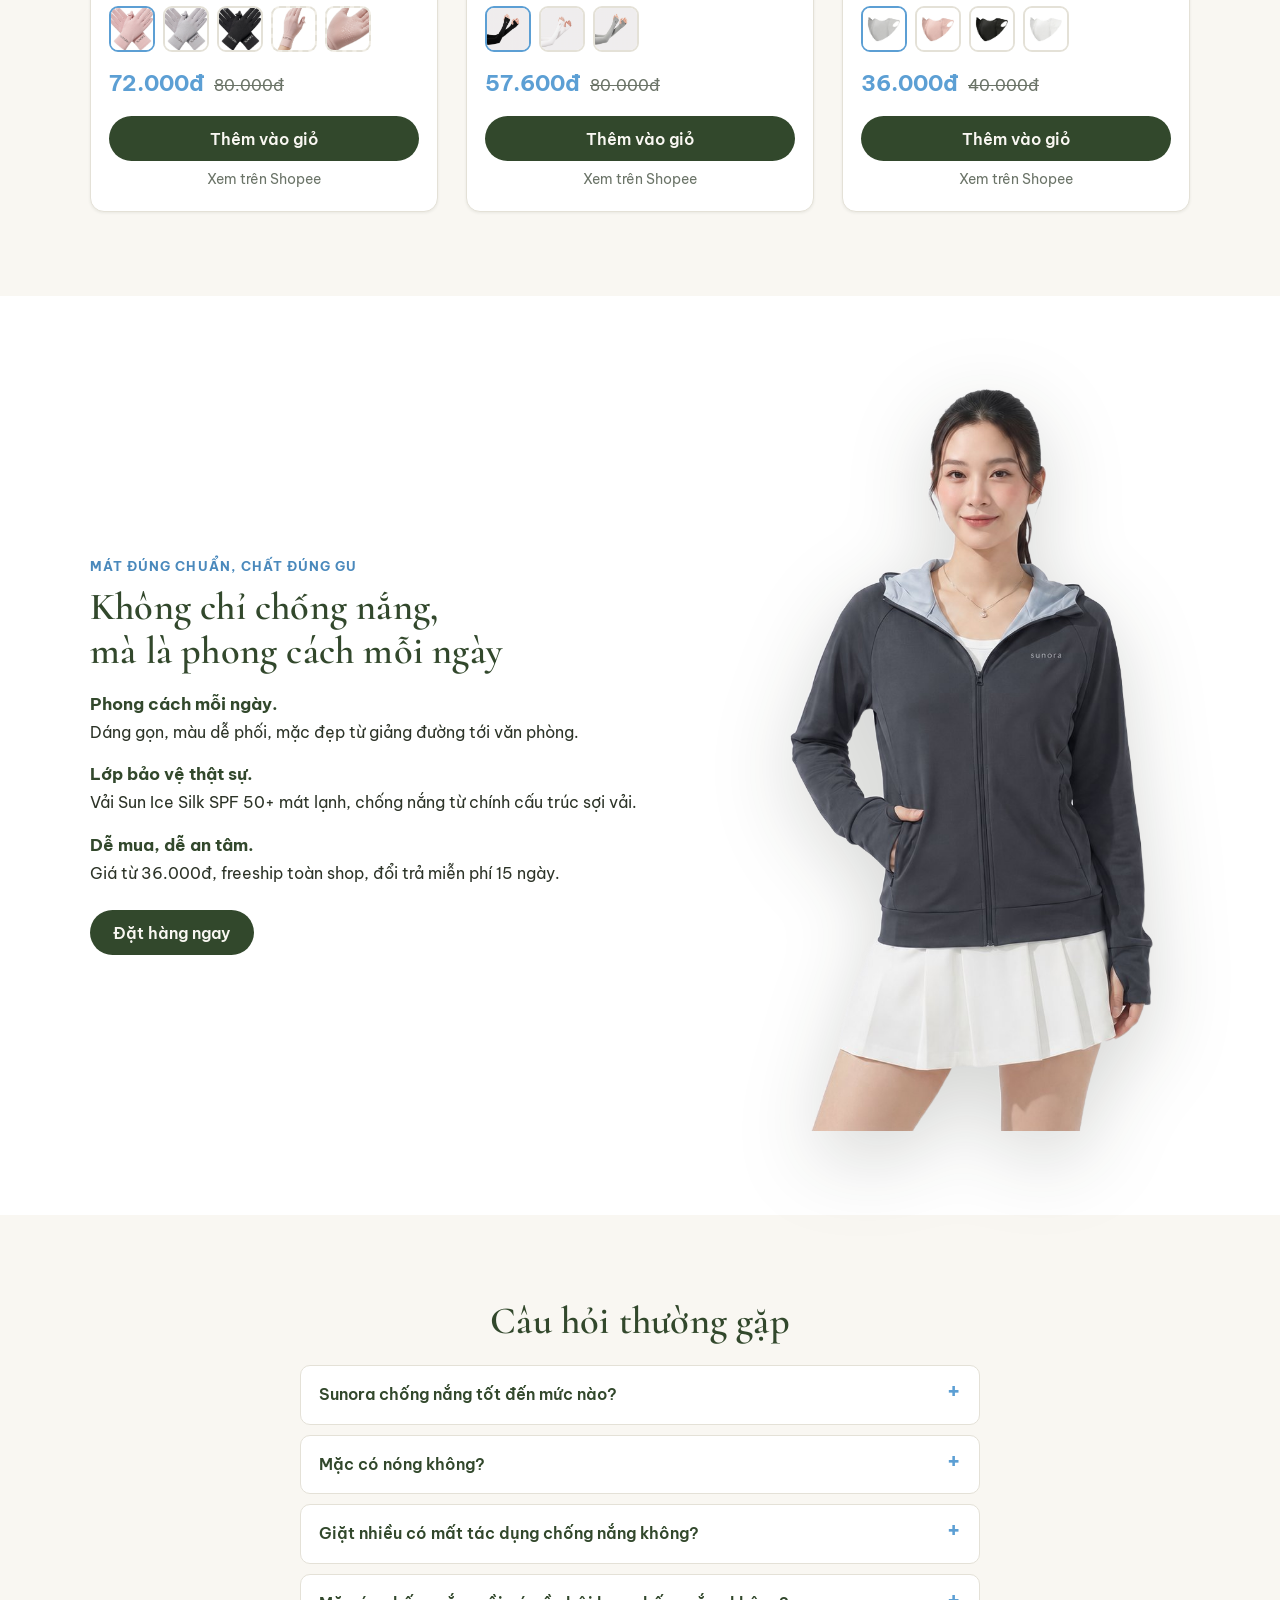
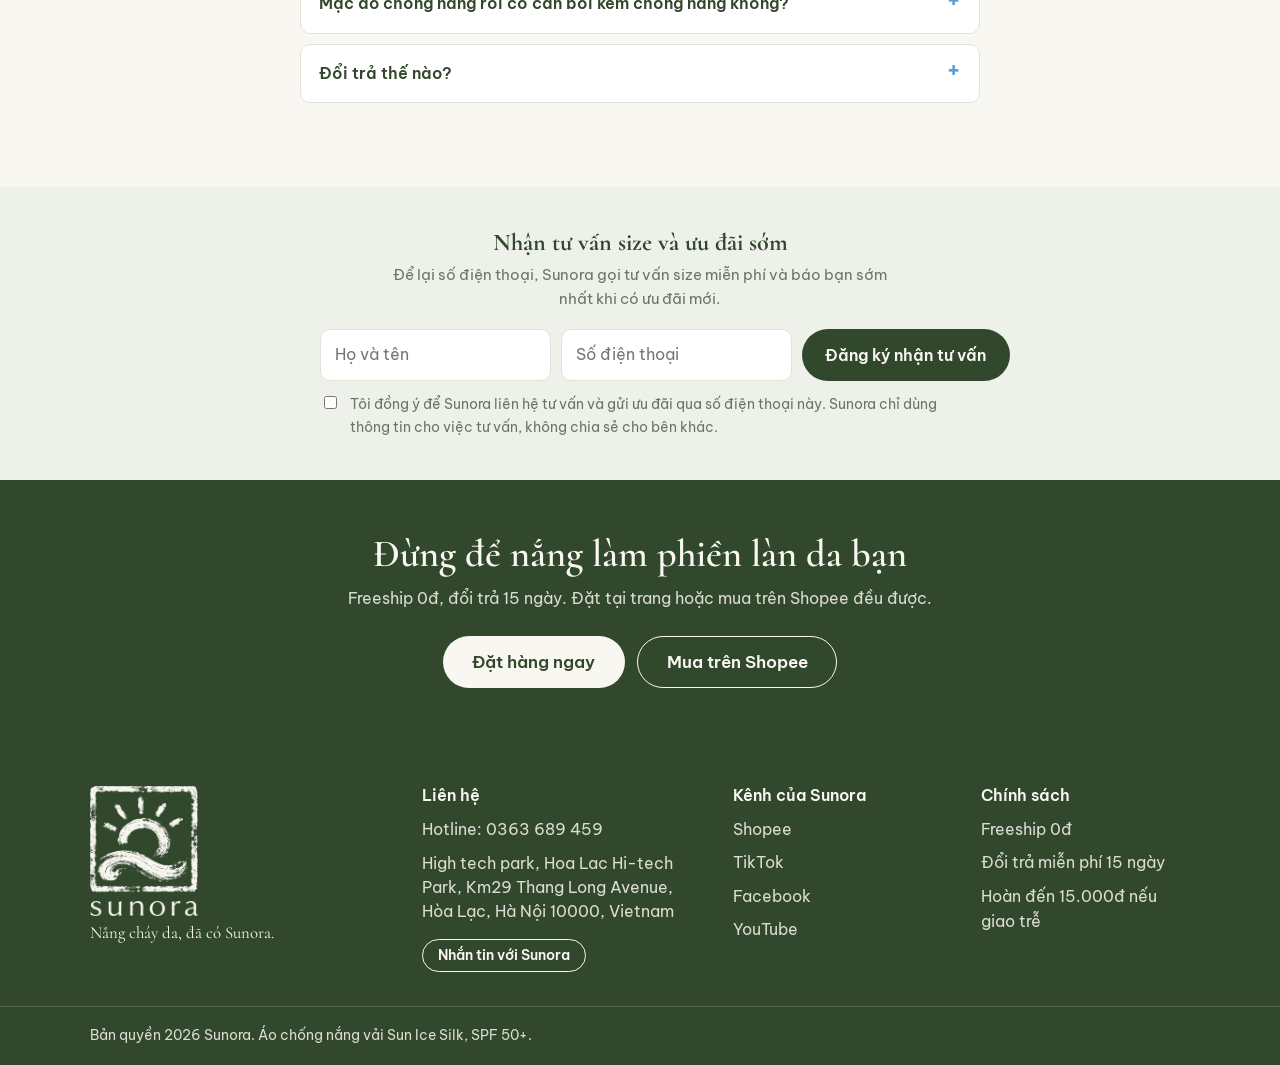
==== commit a7d4dcdd: "Move lead form above final CTA as compact band Sua nhip cuoi trang theo gop y Tim: form tu van don l" ====
--- a/index.html
+++ b/index.html
@@ -464,23 +464,11 @@
       </div>
     </section>
 
-    <!-- 5.9 CTA cuối -->
-    <section class="final-cta">
-      <div class="container final-cta__inner">
-        <h2 class="final-cta__title">Đừng để nắng làm phiền làn da bạn</h2>
-        <p class="final-cta__sub">Freeship 0đ, đổi trả 15 ngày. Đặt tại trang hoặc mua trên Shopee đều được.</p>
-        <div class="final-cta__actions">
-          <a class="btn btn--light btn--lg" href="#luoi-san-pham">Đặt hàng ngay</a>
-          <a class="btn btn--ghost btn--lg" href="https://shopee.vn/shop/666029920" target="_blank" rel="noopener">Mua trên Shopee</a>
-        </div>
-      </div>
-    </section>
-
     <!-- Đăng ký nhận tư vấn (cart.js gửi về cùng hệ thống nhận đơn) -->
     <section class="section lead" id="tu-van">
       <div class="container lead__inner">
-        <h2 class="section__title">Nhận tư vấn size và ưu đãi sớm</h2>
-        <p class="section__lead">Để lại số điện thoại, Sunora gọi tư vấn size miễn phí và báo bạn sớm nhất khi có ưu đãi mới.</p>
+        <h2 class="lead__title">Nhận tư vấn size và ưu đãi sớm</h2>
+        <p class="lead__sub">Để lại số điện thoại, Sunora gọi tư vấn size miễn phí và báo bạn sớm nhất khi có ưu đãi mới.</p>
         <form class="lead__form" id="leadForm" novalidate>
           <div class="lead__row">
             <input id="leadName" name="name" type="text" placeholder="Họ và tên" autocomplete="name" aria-label="Họ và tên">
@@ -498,6 +486,18 @@
       </div>
     </section>
 
+    <!-- 5.9 CTA cuối -->
+    <section class="final-cta">
+      <div class="container final-cta__inner">
+        <h2 class="final-cta__title">Đừng để nắng làm phiền làn da bạn</h2>
+        <p class="final-cta__sub">Freeship 0đ, đổi trả 15 ngày. Đặt tại trang hoặc mua trên Shopee đều được.</p>
+        <div class="final-cta__actions">
+          <a class="btn btn--light btn--lg" href="#luoi-san-pham">Đặt hàng ngay</a>
+          <a class="btn btn--ghost btn--lg" href="https://shopee.vn/shop/666029920" target="_blank" rel="noopener">Mua trên Shopee</a>
+        </div>
+      </div>
+    </section>
+
   </main>
 
   <!-- 5.10 Footer -->
--- a/styles.css
+++ b/styles.css
@@ -724,15 +724,26 @@
 }
 .product--spotlight { outline: 3px solid var(--star); outline-offset: 4px; }
 
-/* Form đăng ký tư vấn */
+/* Form đăng ký tư vấn: dải gọn giữa FAQ và CTA cuối, không cạnh tranh
+   với heading lớn của CTA nên dùng tiêu đề riêng cỡ nhỏ và đệm thấp */
 .lead { background: var(--tint); }
-.lead__inner { max-width: 760px; margin-inline: auto; }
+.lead.section { padding-block: 42px; }
+.lead__title {
+  font-family: var(--font-head); color: var(--moss); font-weight: 700;
+  font-size: 1.5rem; text-align: center; margin: 0 0 6px;
+}
+.lead__sub {
+  text-align: center; color: var(--muted); font-size: .95rem;
+  margin: 0 auto 18px; max-width: 34em;
+}
+.lead__inner { max-width: 720px; margin-inline: auto; }
 .lead__row { display: grid; gap: 10px; }
 .lead__row input {
   padding: 12px 14px; border: 1px solid var(--line); border-radius: 10px;
   font: inherit; color: var(--ink); background: var(--white);
 }
 .lead__row input:focus { outline: 2px solid var(--moss); outline-offset: 1px; }
+.lead__row .btn { white-space: nowrap; }
 .lead__consent {
   display: flex; gap: 10px; align-items: flex-start; margin-top: 12px;
   font-size: .88rem; color: var(--muted); cursor: pointer;
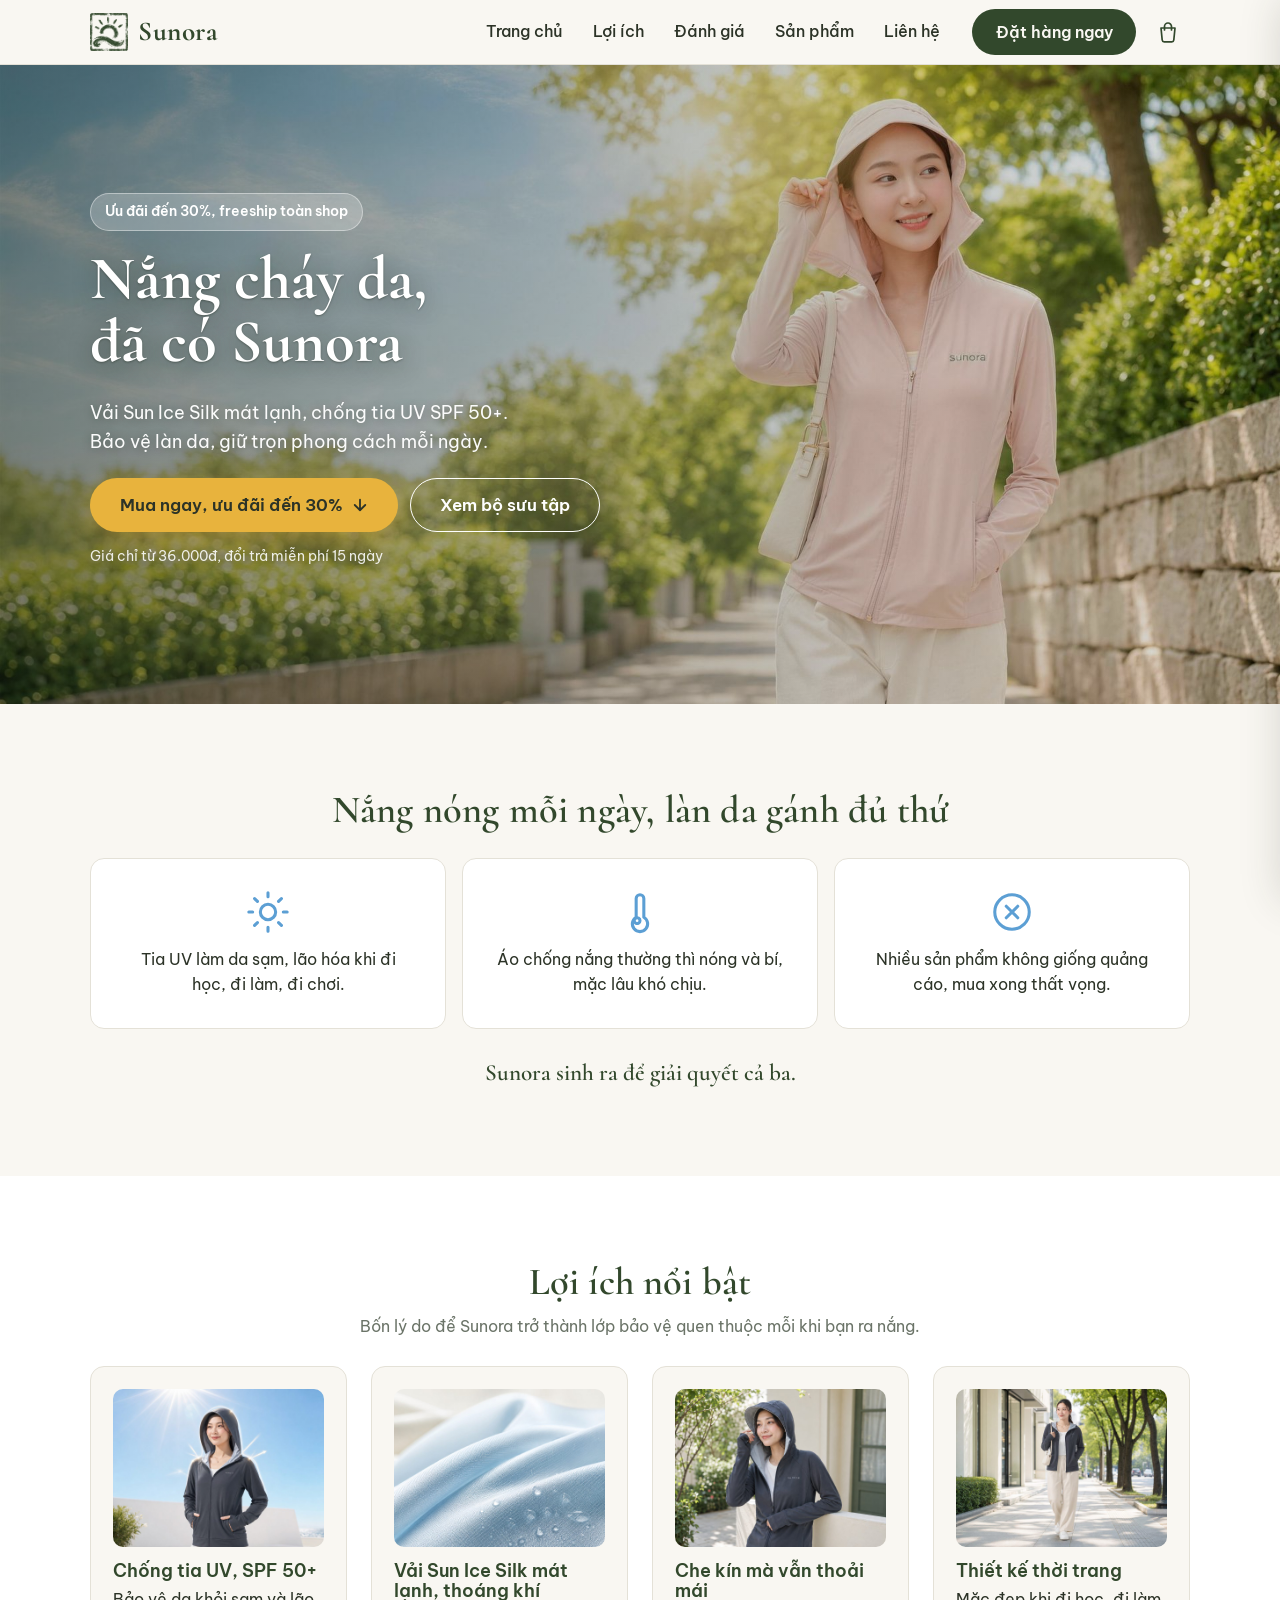
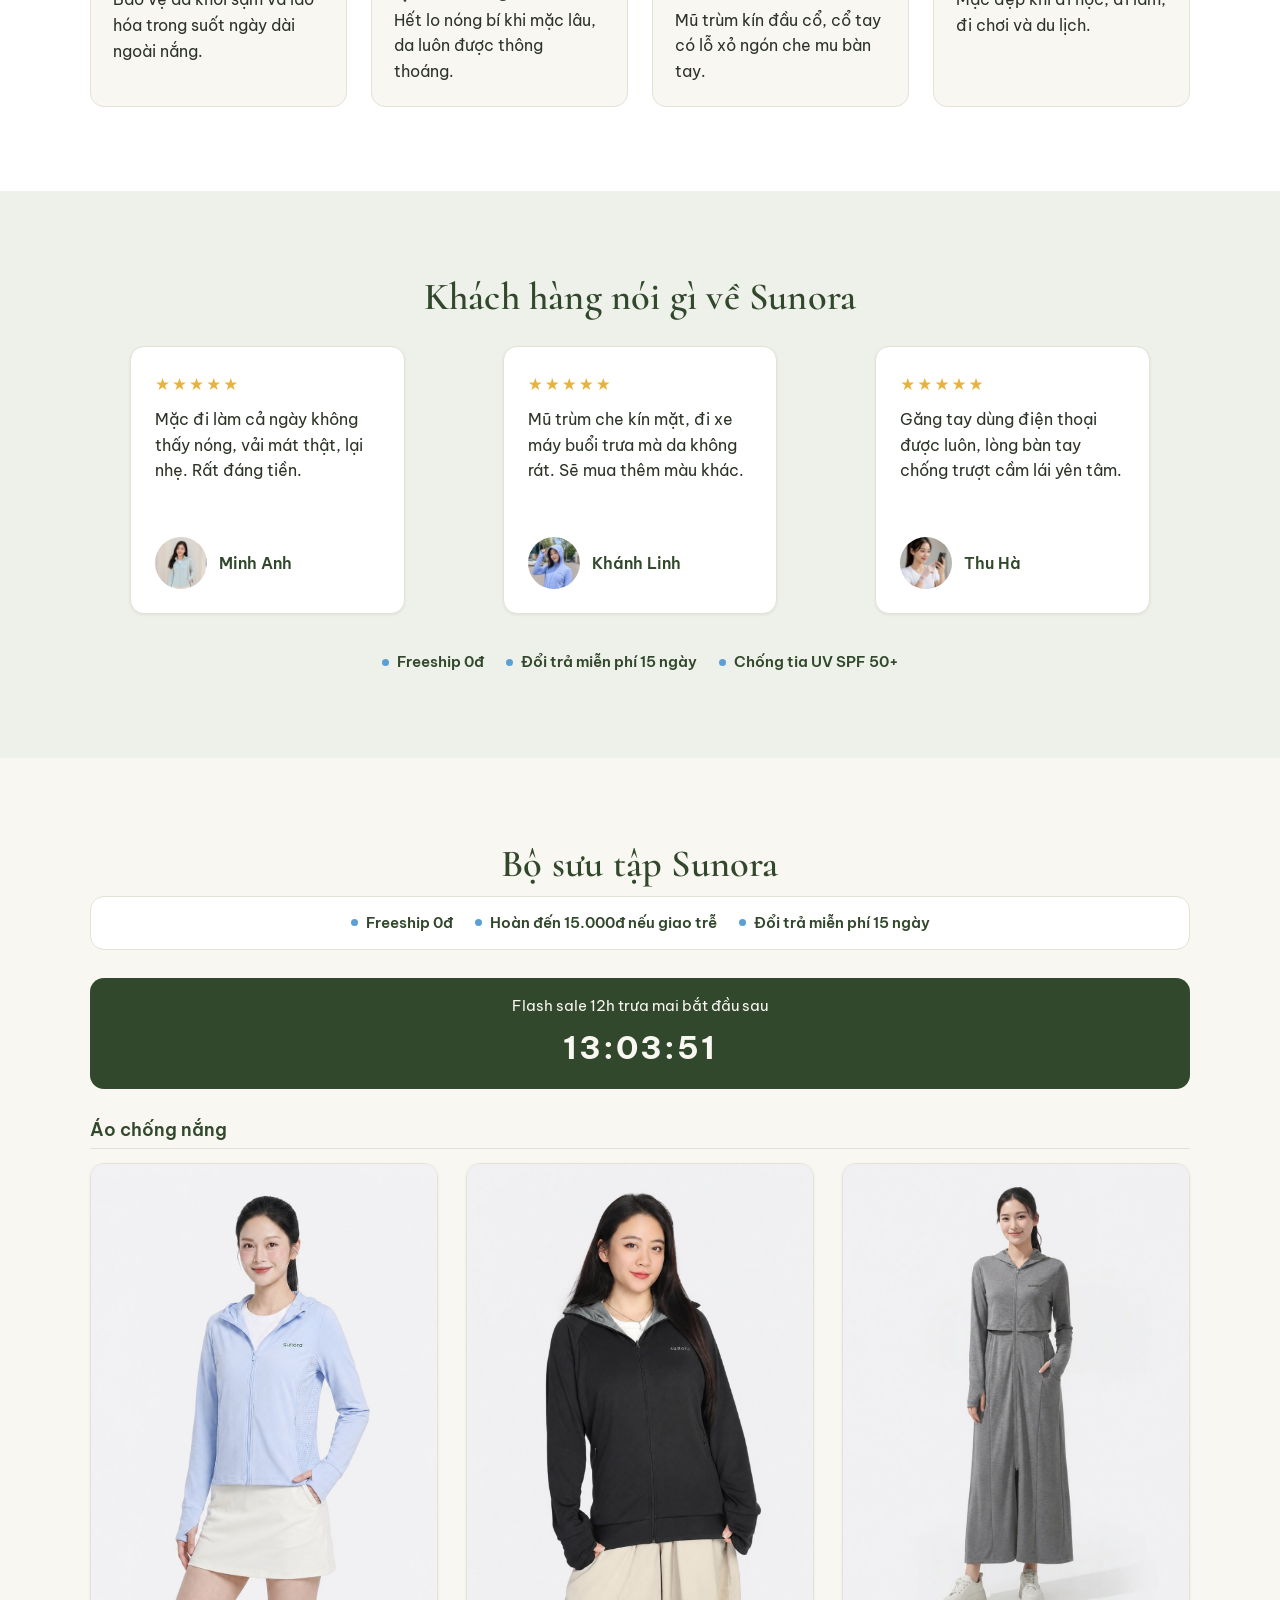
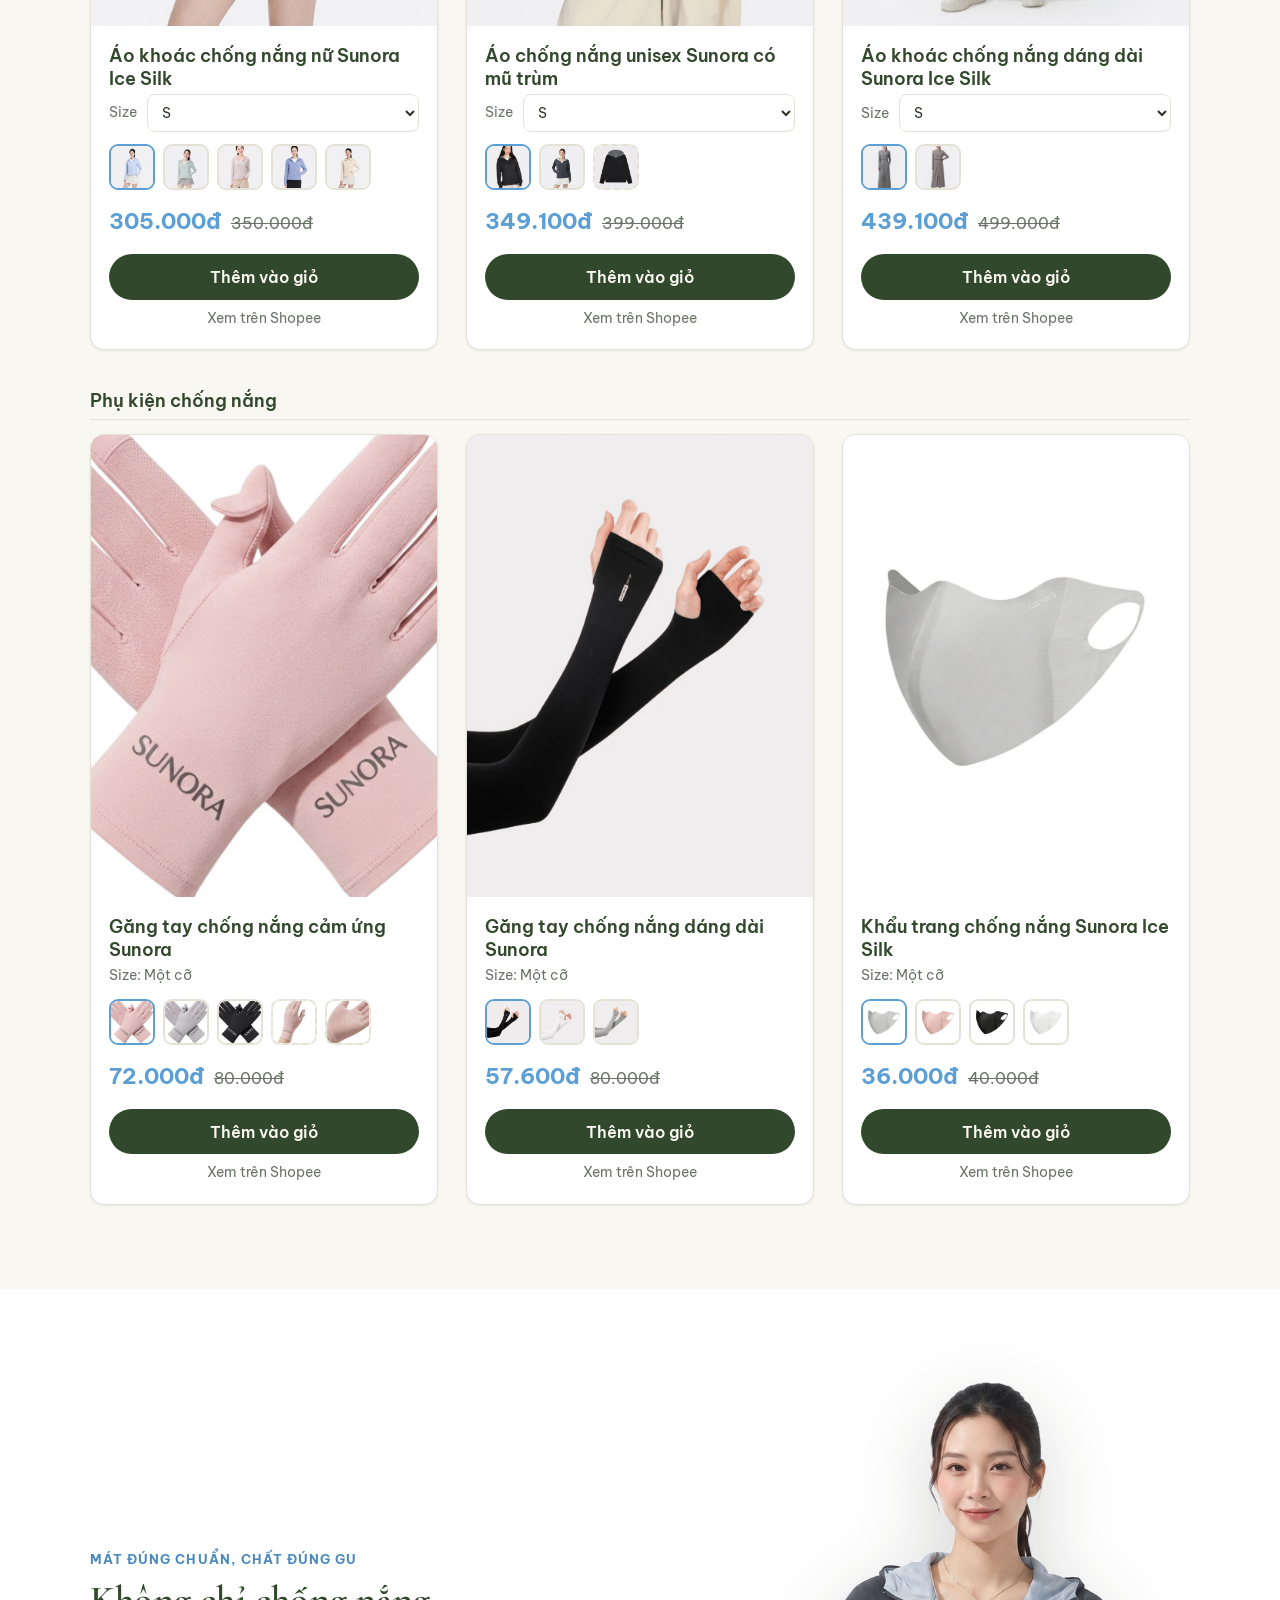
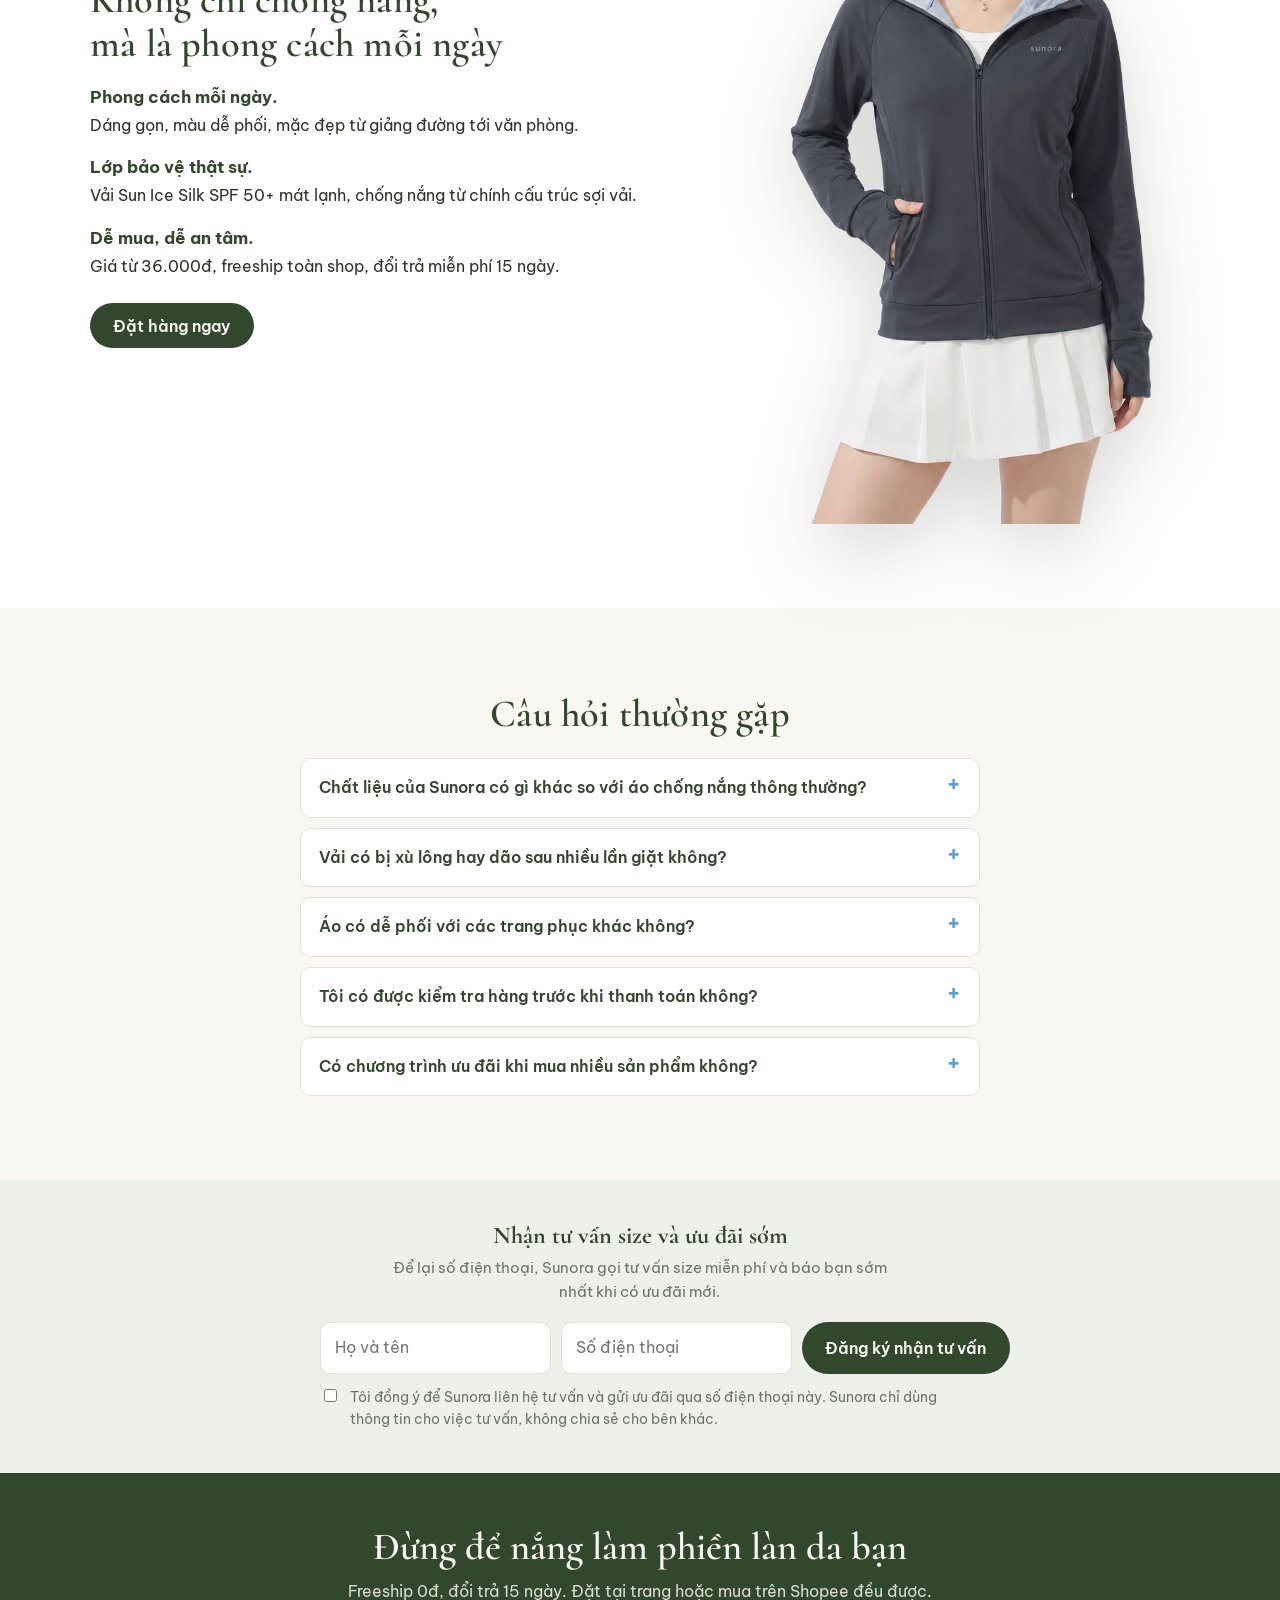
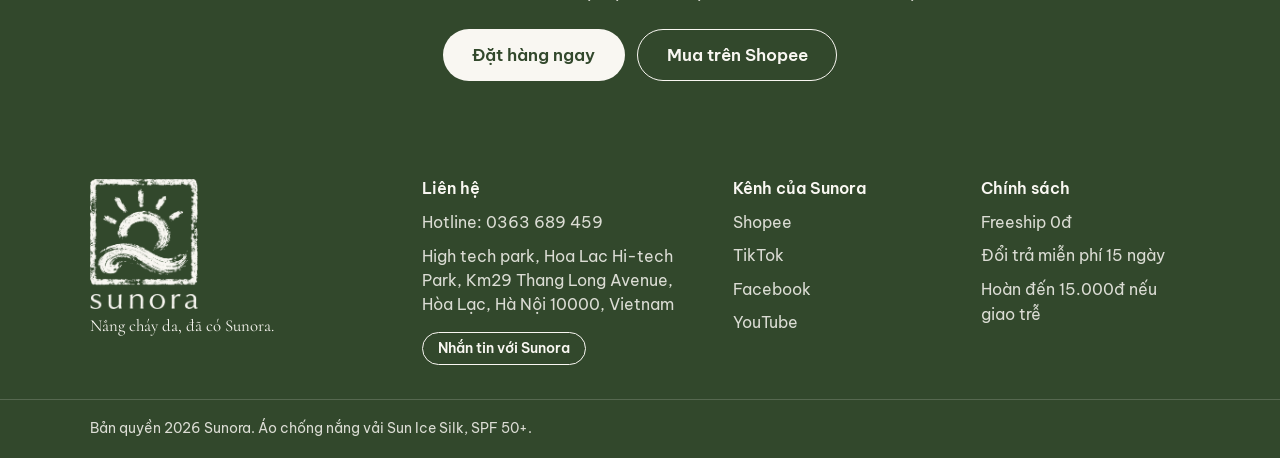
==== commit 345e4385: "Đổi ưu đãi hero 30%, bỏ quiz chọn áo, bỏ câu lead bộ sưu tập, thay bộ FAQ 5 câu mới Co-Authored-By: " ====
--- a/index.html
+++ b/index.html
@@ -67,11 +67,11 @@
       </div>
       <div class="container hero__inner">
         <div class="hero__copy">
-          <p class="hero__badge">Ưu đãi đến 28%, freeship<span class="hero__badge-more"> toàn shop</span></p>
+          <p class="hero__badge">Ưu đãi đến 30%, freeship<span class="hero__badge-more"> toàn shop</span></p>
           <h1 class="hero__title">Nắng cháy da,<br>đã có Sunora</h1>
           <p class="hero__sub">Vải Sun Ice Silk mát lạnh,<span class="hero__sub-line2"> chống tia UV SPF 50+.</span><span class="hero__sub-more"> Bảo vệ làn da, giữ trọn phong cách mỗi ngày.</span></p>
           <div class="hero__actions">
-            <a class="btn btn--cta btn--lg" href="#luoi-san-pham">Mua ngay, ưu đãi đến 28%
+            <a class="btn btn--cta btn--lg" href="#luoi-san-pham">Mua ngay, ưu đãi đến 30%
               <svg viewBox="0 0 24 24" width="18" height="18" fill="none" stroke="currentColor" stroke-width="2.4" stroke-linecap="round" stroke-linejoin="round" aria-hidden="true"><path d="M12 5v14M5 12l7 7 7-7"/></svg>
             </a>
             <a class="btn btn--ghost btn--lg" href="#san-pham">Xem bộ sưu tập</a>
@@ -200,51 +200,10 @@
       </div>
     </section>
 
-    <!-- Quiz chọn áo 30 giây (logic ở script.js phần 6) -->
-    <section class="section quiz" id="quiz-chon-ao">
-      <div class="container quiz__inner">
-        <h2 class="section__title">Chọn áo đúng gu trong 30 giây</h2>
-        <p class="section__lead">Trả lời 3 câu, Sunora gợi ý đúng chiếc dành cho bạn.</p>
-
-        <div class="quiz__step" data-q="0">
-          <p class="quiz__question">1. Áo này dành cho ai?</p>
-          <div class="quiz__opts">
-            <button type="button" class="quiz__opt" aria-pressed="false" data-v="nu">Nữ, dáng gọn nhẹ</button>
-            <button type="button" class="quiz__opt" aria-pressed="false" data-v="unisex">Unisex, nam nữ mặc chung</button>
-          </div>
-        </div>
-        <div class="quiz__step" data-q="1">
-          <p class="quiz__question">2. Bạn ưu tiên điều gì khi ra nắng?</p>
-          <div class="quiz__opts">
-            <button type="button" class="quiz__opt" aria-pressed="false" data-v="gon">Gọn nhẹ, dễ phối đồ đi học đi làm</button>
-            <button type="button" class="quiz__opt" aria-pressed="false" data-v="kin">Che phủ tối đa từ đầu tới gối</button>
-          </div>
-        </div>
-        <div class="quiz__step" data-q="2">
-          <p class="quiz__question">3. Bạn thường di chuyển bằng gì?</p>
-          <div class="quiz__opts">
-            <button type="button" class="quiz__opt" aria-pressed="false" data-v="xemay">Xe máy mỗi ngày</button>
-            <button type="button" class="quiz__opt" aria-pressed="false" data-v="bo">Đi bộ, xe buýt</button>
-            <button type="button" class="quiz__opt" aria-pressed="false" data-v="oto">Ô tô, ít khi ra nắng</button>
-          </div>
-        </div>
-
-        <div class="quiz__result" id="quizResult" role="status" hidden>
-          <p class="quiz__verdict">Chân ái của bạn: <strong id="quizPick"></strong></p>
-          <p class="quiz__extra" id="quizExtra" hidden></p>
-          <div class="quiz__actions">
-            <button type="button" class="btn btn--primary" id="quizGo">Xem sản phẩm này</button>
-            <button type="button" class="quiz__reset" id="quizReset">Làm lại quiz</button>
-          </div>
-        </div>
-      </div>
-    </section>
-
     <!-- 5.6 Sản phẩm -->
     <section class="section products" id="san-pham">
       <div class="container">
         <h2 class="section__title">Bộ sưu tập Sunora</h2>
-        <p class="section__lead">Ảnh sản phẩm thay đổi theo từng ô màu bạn chọn. Xem đúng màu, đặt đúng ý.</p>
 
         <ul class="trust-strip trust-strip--wide" aria-label="Chính sách áp dụng cho cả trang">
           <li>Freeship 0đ</li>
@@ -441,24 +400,24 @@
         <h2 class="section__title">Câu hỏi thường gặp</h2>
         <div class="faq__list">
           <details class="faq__item">
-            <summary>Sunora chống nắng tốt đến mức nào?</summary>
-            <p>Vải Sun Ice Silk đạt chuẩn SPF 50+, cản phần lớn tia UV, bảo vệ làn da suốt cả ngày hoạt động ngoài trời.</p>
+            <summary>Chất liệu của Sunora có gì khác so với áo chống nắng thông thường?</summary>
+            <p>Sunora được làm từ chất liệu vải cao cấp có chỉ số chống tia UV UPF 50+, giúp ngăn chặn trên 98% tia UVA và UVB. Vải mềm mại, co giãn nhẹ, thoáng khí và thấm hút mồ hôi tốt, mang lại cảm giác mát mẻ, dễ chịu khi sử dụng trong thời tiết nắng nóng.</p>
           </details>
           <details class="faq__item">
-            <summary>Mặc có nóng không?</summary>
-            <p>Không. Chất vải mát lạnh, thoáng khí cùng lớp lưới thoáng giúp bạn luôn dễ chịu, kể cả khi mặc nhiều giờ liền.</p>
+            <summary>Vải có bị xù lông hay dão sau nhiều lần giặt không?</summary>
+            <p>Không. Chất liệu vải của Sunora có độ bền cao, hạn chế xù lông và giữ form tốt sau nhiều lần giặt nếu được bảo quản đúng theo hướng dẫn. Khả năng chống nắng được tích hợp trong cấu trúc sợi vải nên vẫn duy trì hiệu quả lâu dài.</p>
           </details>
           <details class="faq__item">
-            <summary>Giặt nhiều có mất tác dụng chống nắng không?</summary>
-            <p>Không. Khả năng chống nắng nằm trong chính cấu trúc sợi vải, không phải lớp phủ bên ngoài, nên vẫn bền sau nhiều lần giặt. Nên giặt nhẹ và tránh chất tẩy mạnh để giữ vải bền đẹp.</p>
+            <summary>Áo có dễ phối với các trang phục khác không?</summary>
+            <p>Có. Sunora sở hữu thiết kế tối giản, hiện đại với gam màu trung tính, dễ dàng kết hợp cùng quần jeans, quần thể thao, chân váy hoặc các trang phục thường ngày. Bạn có thể mặc khi đi làm, đi học, đi chơi hoặc tham gia các hoạt động ngoài trời.</p>
           </details>
           <details class="faq__item">
-            <summary>Mặc áo chống nắng rồi có cần bôi kem chống nắng không?</summary>
-            <p>Có, cho những vùng da không được che phủ như mặt và cổ. Kết hợp trang phục chống nắng và kem chống nắng giúp làn da được bảo vệ toàn diện.</p>
+            <summary>Tôi có được kiểm tra hàng trước khi thanh toán không?</summary>
+            <p>Có. Sunora hỗ trợ khách hàng kiểm tra tình trạng bên ngoài của sản phẩm trước khi nhận hàng theo chính sách của đơn vị vận chuyển. Nếu phát hiện sản phẩm bị hư hỏng hoặc giao sai, bạn có thể từ chối nhận và liên hệ ngay với đội ngũ chăm sóc khách hàng để được hỗ trợ.</p>
           </details>
           <details class="faq__item">
-            <summary>Đổi trả thế nào?</summary>
-            <p>Mọi đơn hàng đều được freeship và đổi trả miễn phí trong vòng 15 ngày.</p>
+            <summary>Có chương trình ưu đãi khi mua nhiều sản phẩm không?</summary>
+            <p>Có. Sunora thường xuyên áp dụng các chương trình ưu đãi như giảm giá khi mua từ 2 sản phẩm trở lên, miễn phí vận chuyển hoặc tặng voucher cho đơn hàng đủ điều kiện. Bạn cũng có thể theo dõi website và fanpage để cập nhật những chương trình khuyến mãi mới nhất.</p>
           </details>
         </div>
       </div>
--- a/styles.css
+++ b/styles.css
@@ -700,30 +700,6 @@
 }
 .btn--cta svg { flex: 0 0 auto; }
 
-/* Quiz chọn áo */
-.quiz { background: var(--white); }
-.quiz__inner { max-width: 760px; margin-inline: auto; }
-.quiz__step { margin-top: 18px; }
-.quiz__question { font-weight: 700; color: var(--moss); margin: 0 0 10px; }
-.quiz__opts { display: flex; flex-wrap: wrap; gap: 10px; }
-.quiz__opt {
-  padding: 10px 16px; border-radius: 999px; border: 1.6px solid var(--line);
-  background: var(--cream); color: var(--ink); cursor: pointer;
-  font: inherit; font-size: .95rem; transition: background .15s, border-color .15s, color .15s;
-}
-.quiz__opt:hover { border-color: var(--moss); }
-.quiz__opt.is-picked { background: var(--moss); border-color: var(--moss); color: var(--cream); }
-.quiz__result { margin-top: 24px; background: var(--tint); border-radius: var(--radius); padding: 18px 20px; }
-.quiz__verdict { margin: 0 0 4px; font-size: 1.1rem; }
-.quiz__verdict strong { color: var(--moss); }
-.quiz__extra { margin: 0 0 12px; color: var(--muted); }
-.quiz__actions { display: flex; align-items: center; gap: 16px; flex-wrap: wrap; }
-.quiz__reset {
-  background: none; border: 0; cursor: pointer; padding: 0;
-  color: var(--blue-dark); font: inherit; font-weight: 600; text-decoration: underline;
-}
-.product--spotlight { outline: 3px solid var(--star); outline-offset: 4px; }
-
 /* Form đăng ký tư vấn: dải gọn giữa FAQ và CTA cuối, không cạnh tranh
    với heading lớn của CTA nên dùng tiêu đề riêng cỡ nhỏ và đệm thấp */
 .lead { background: var(--tint); }
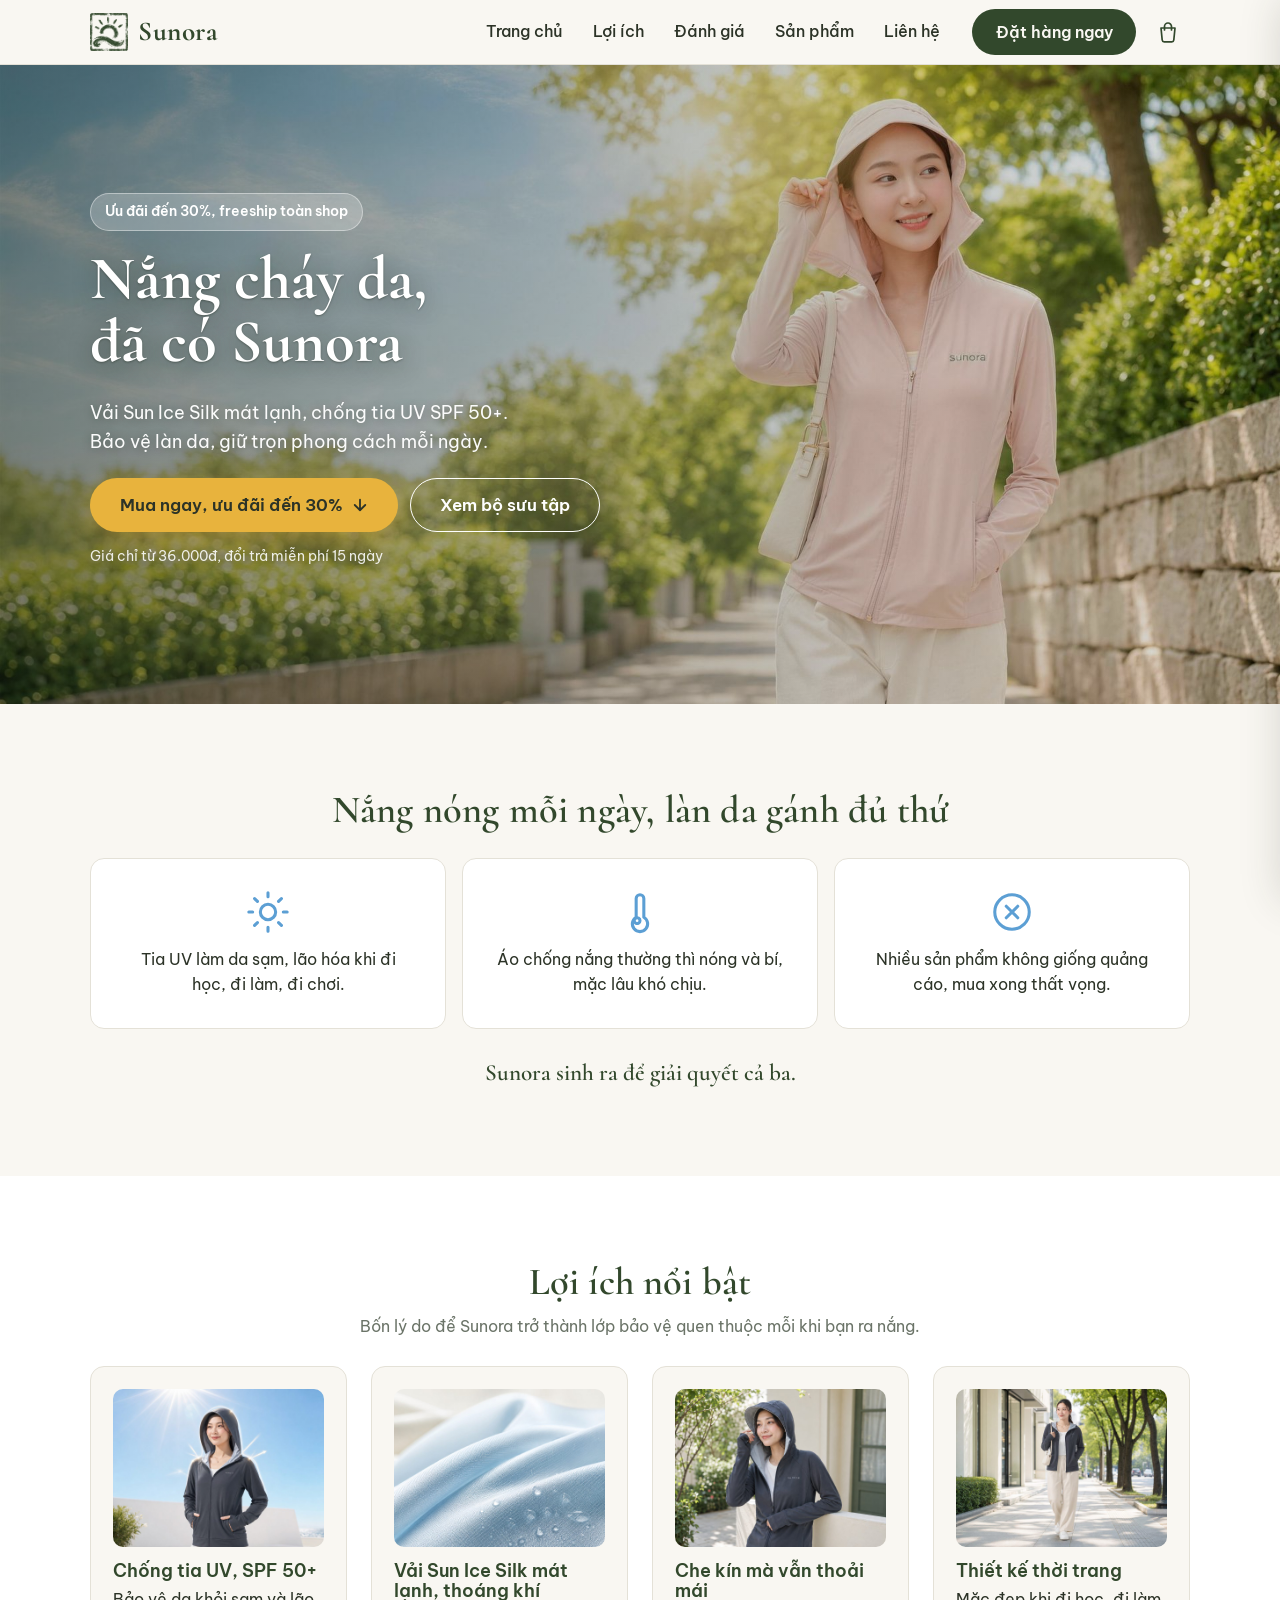
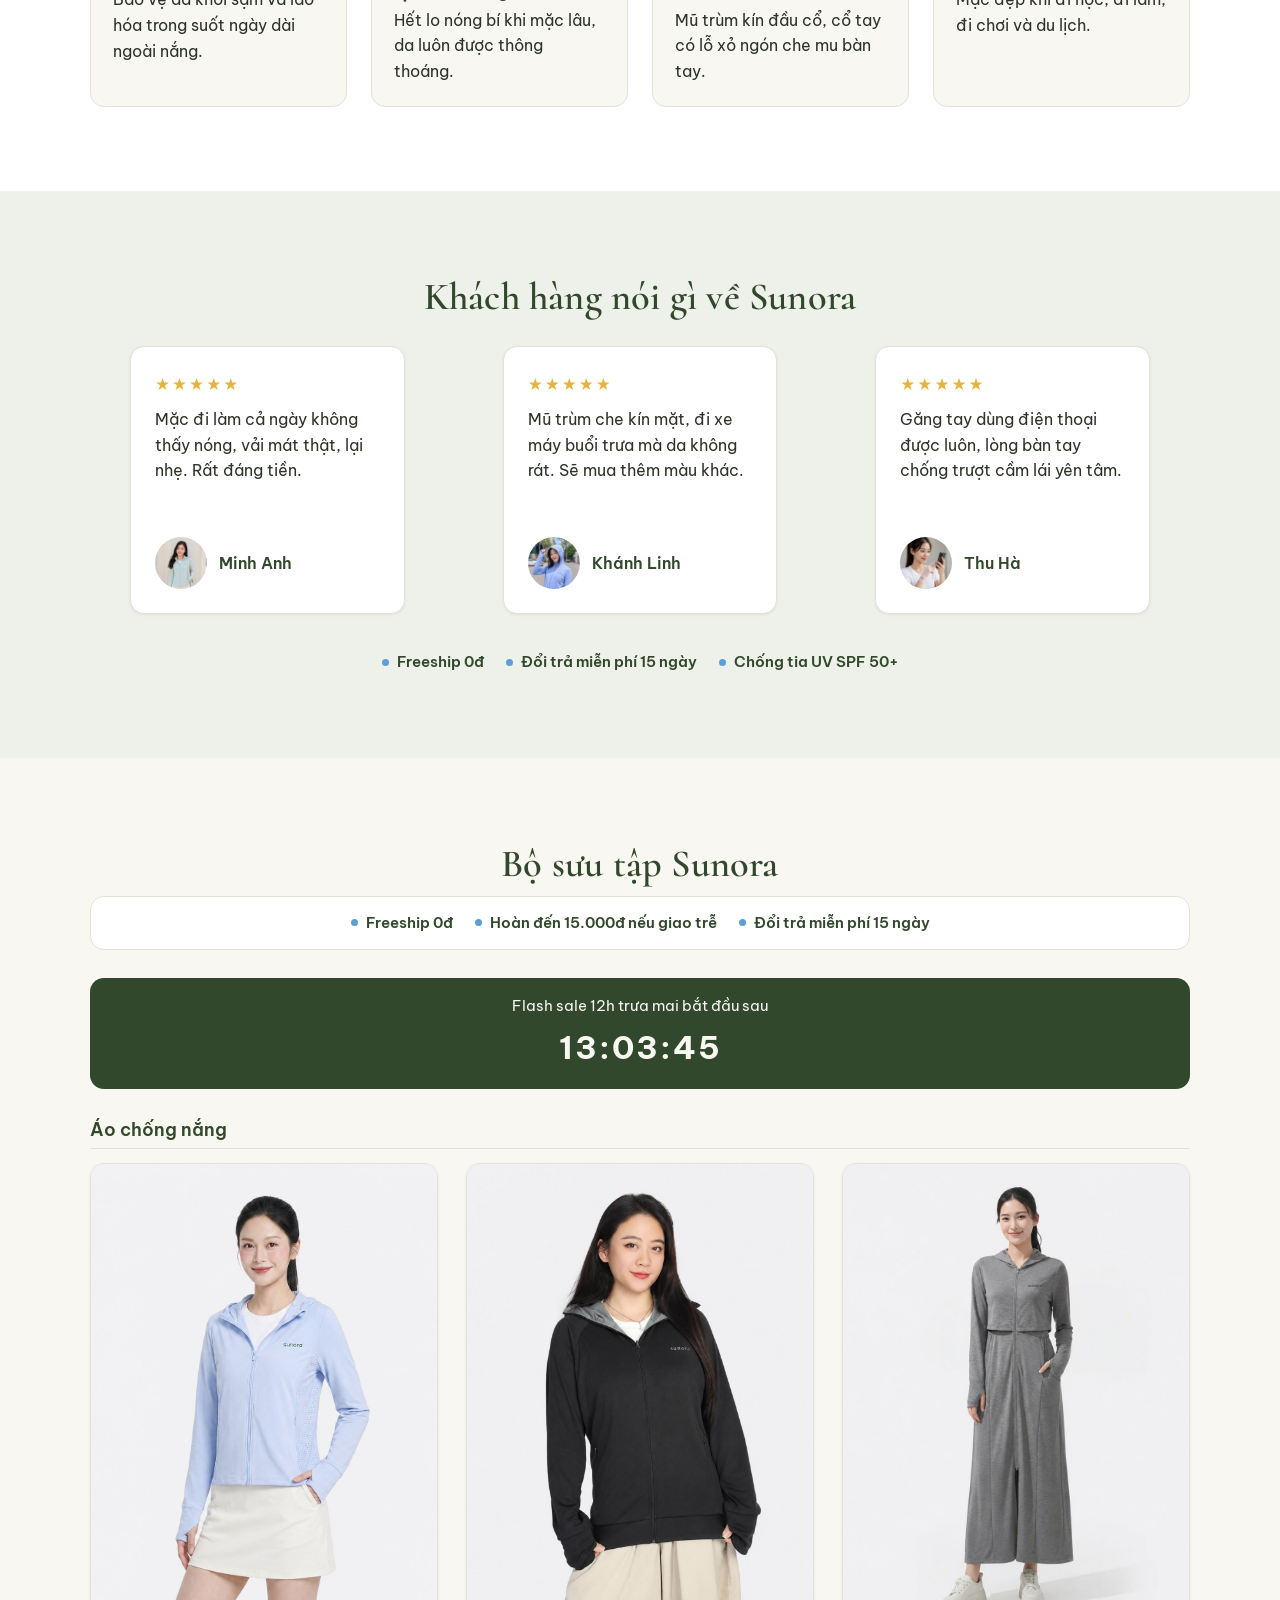
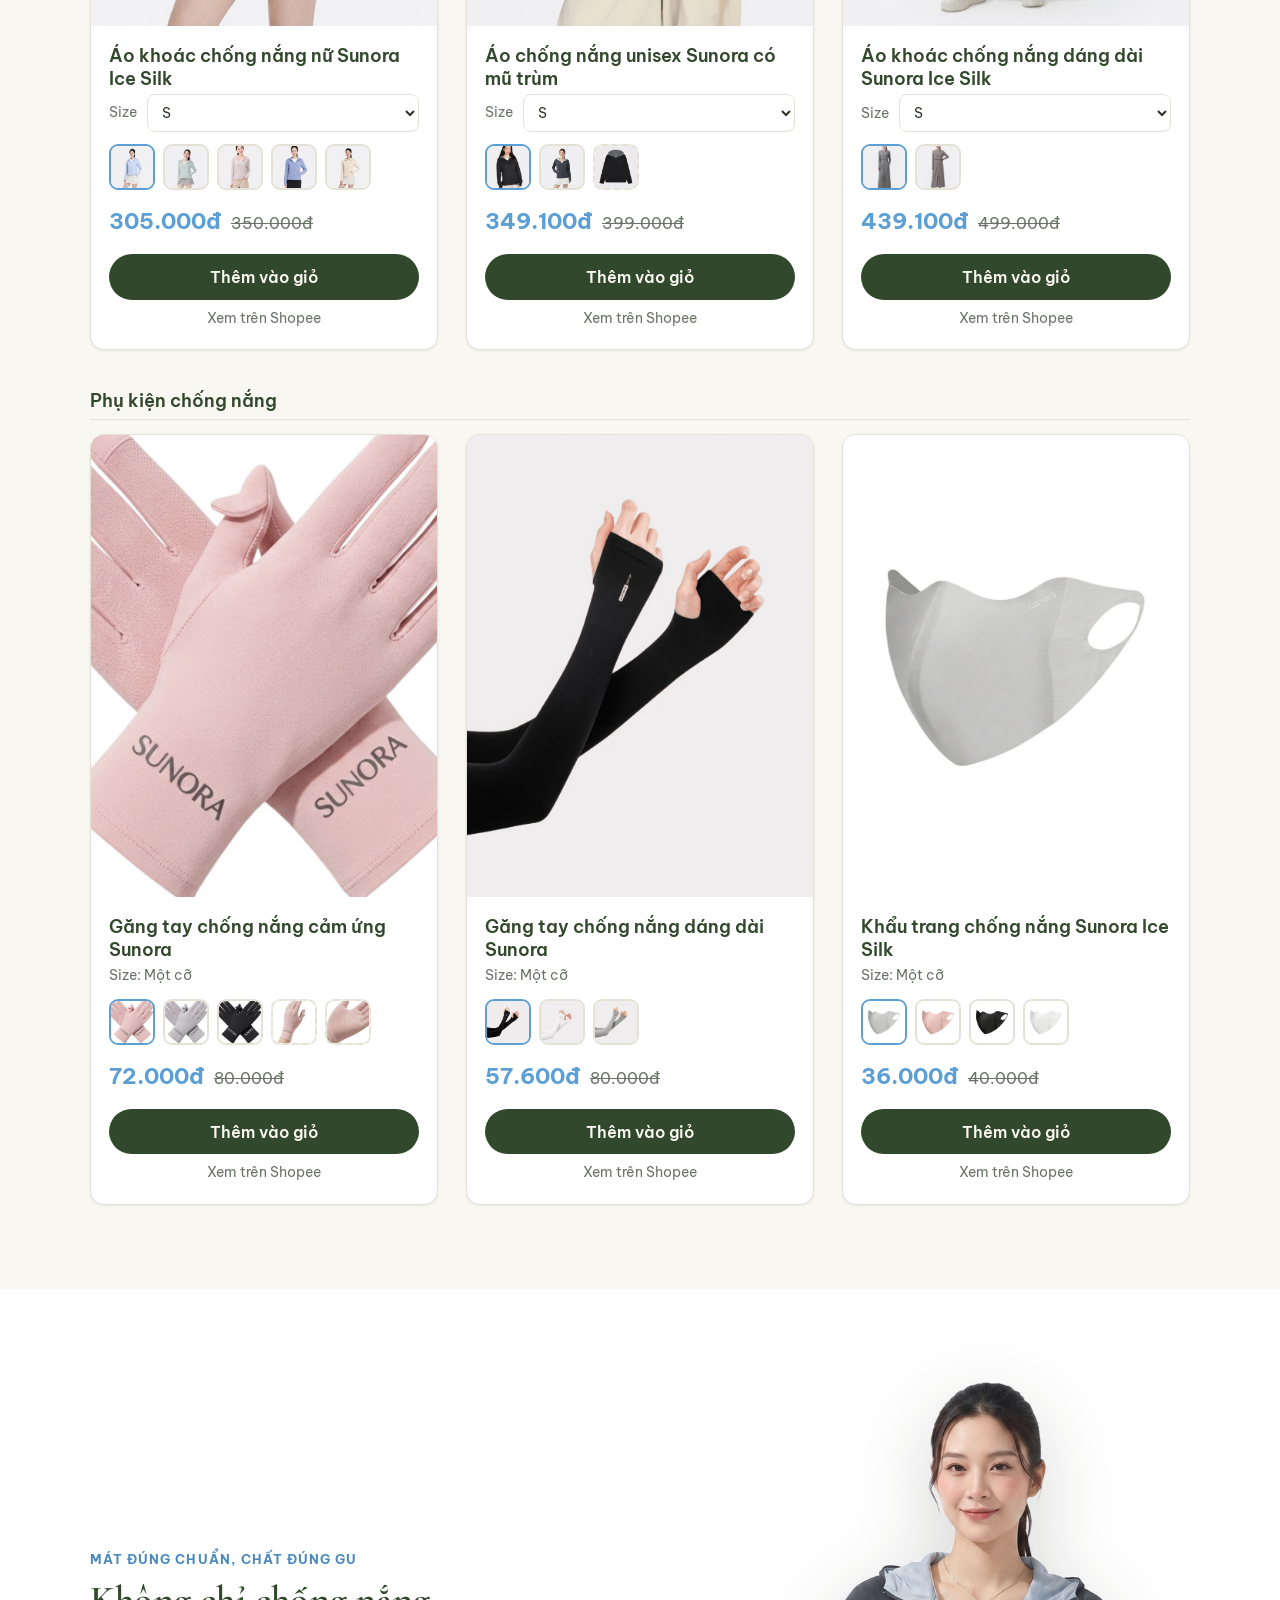
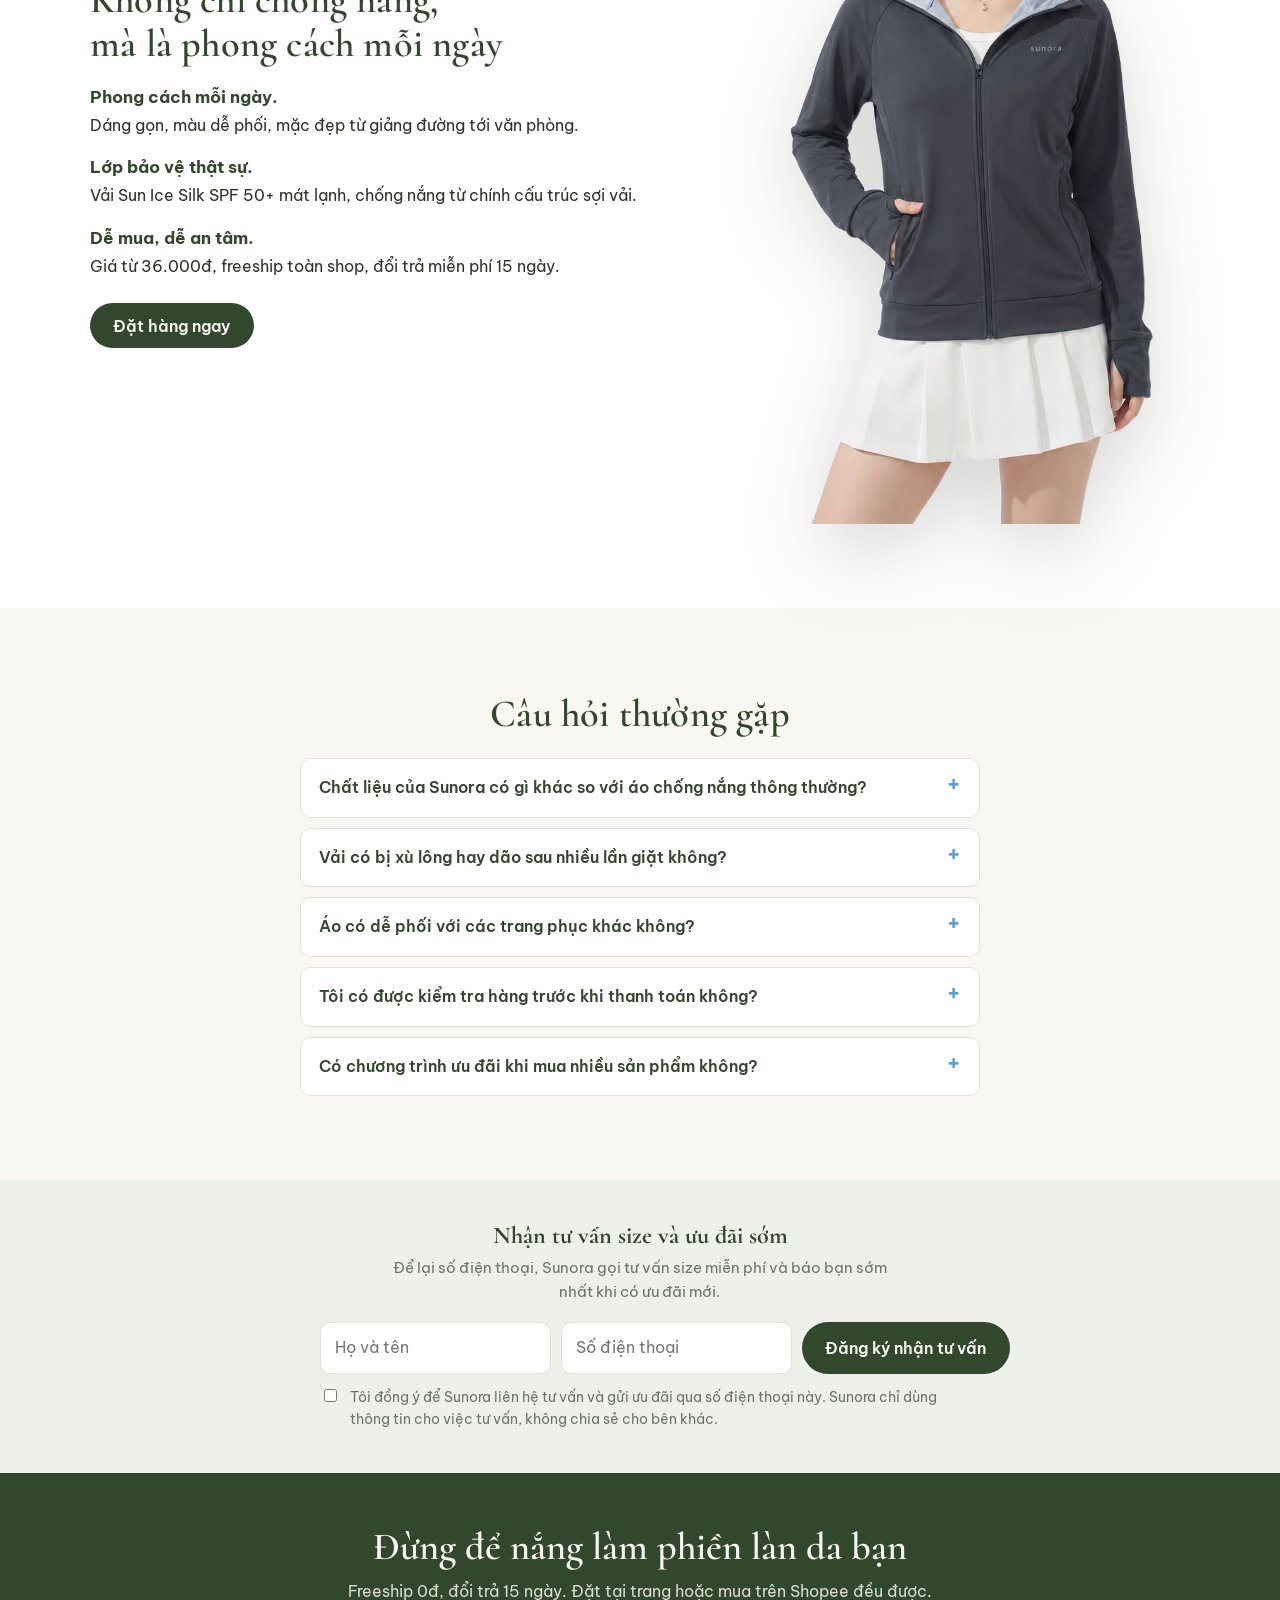
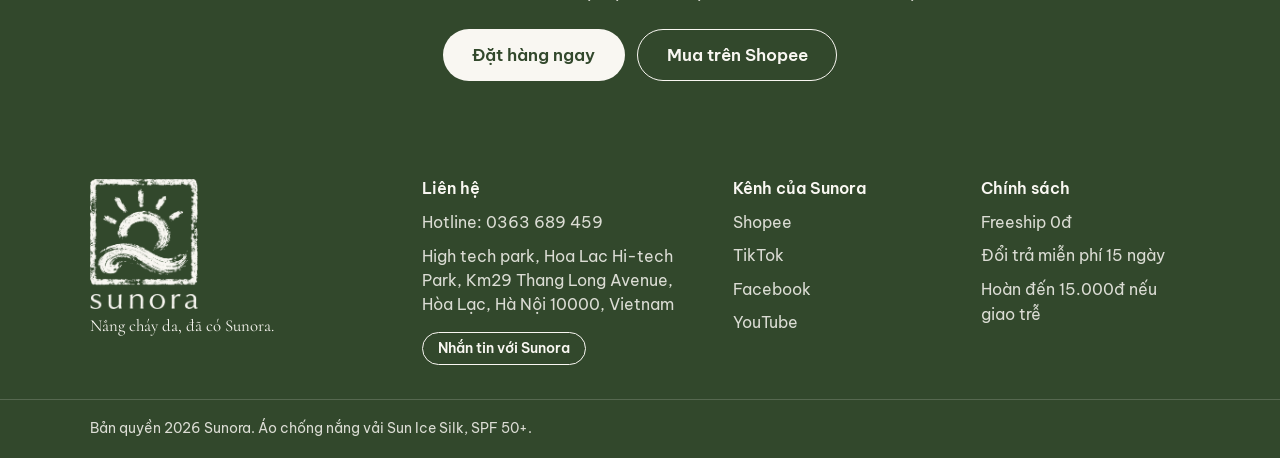
==== commit f4dc0675: "Thống nhất SPF 50+ trong FAQ theo quyết định của Tim Co-Authored-By: Claude Fable 5 <noreply@anthrop" ====
--- a/index.html
+++ b/index.html
@@ -401,7 +401,7 @@
         <div class="faq__list">
           <details class="faq__item">
             <summary>Chất liệu của Sunora có gì khác so với áo chống nắng thông thường?</summary>
-            <p>Sunora được làm từ chất liệu vải cao cấp có chỉ số chống tia UV UPF 50+, giúp ngăn chặn trên 98% tia UVA và UVB. Vải mềm mại, co giãn nhẹ, thoáng khí và thấm hút mồ hôi tốt, mang lại cảm giác mát mẻ, dễ chịu khi sử dụng trong thời tiết nắng nóng.</p>
+            <p>Sunora được làm từ chất liệu vải cao cấp có chỉ số chống tia UV SPF 50+, giúp ngăn chặn trên 98% tia UVA và UVB. Vải mềm mại, co giãn nhẹ, thoáng khí và thấm hút mồ hôi tốt, mang lại cảm giác mát mẻ, dễ chịu khi sử dụng trong thời tiết nắng nóng.</p>
           </details>
           <details class="faq__item">
             <summary>Vải có bị xù lông hay dão sau nhiều lần giặt không?</summary>
